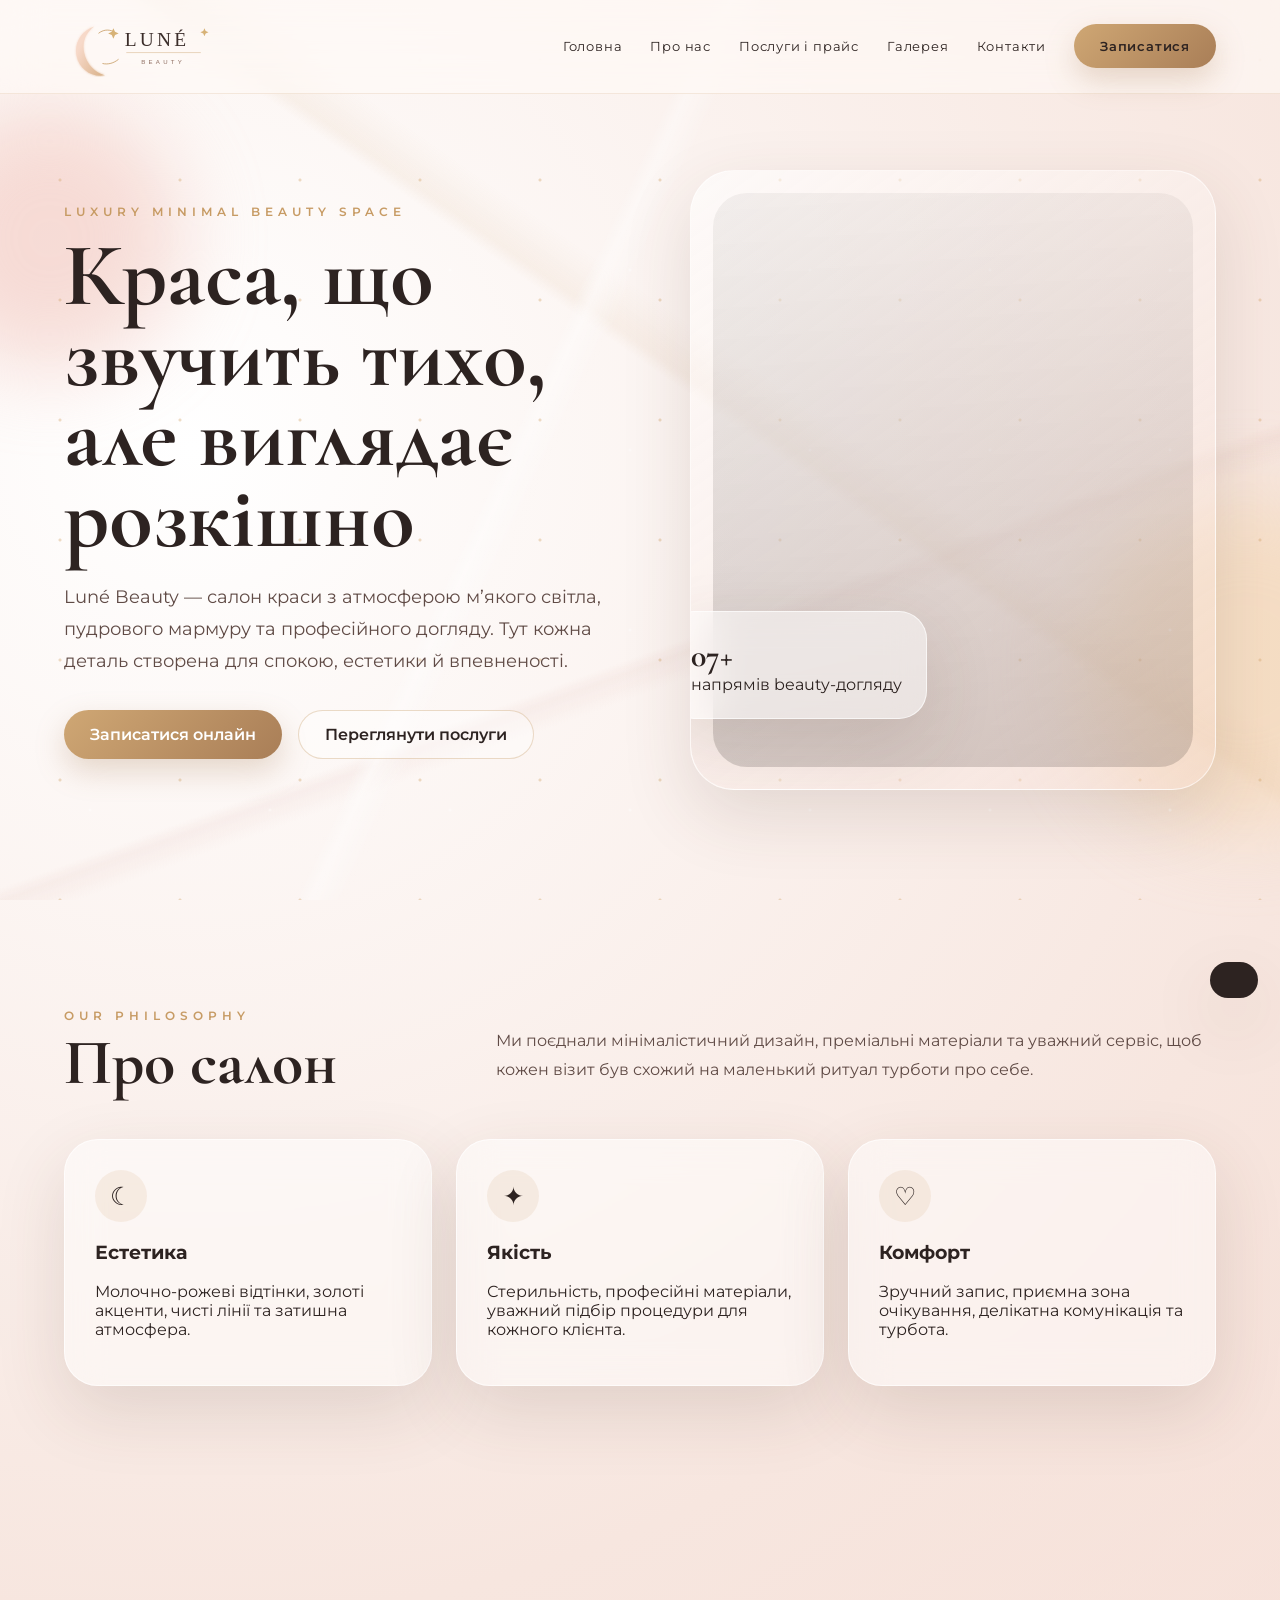
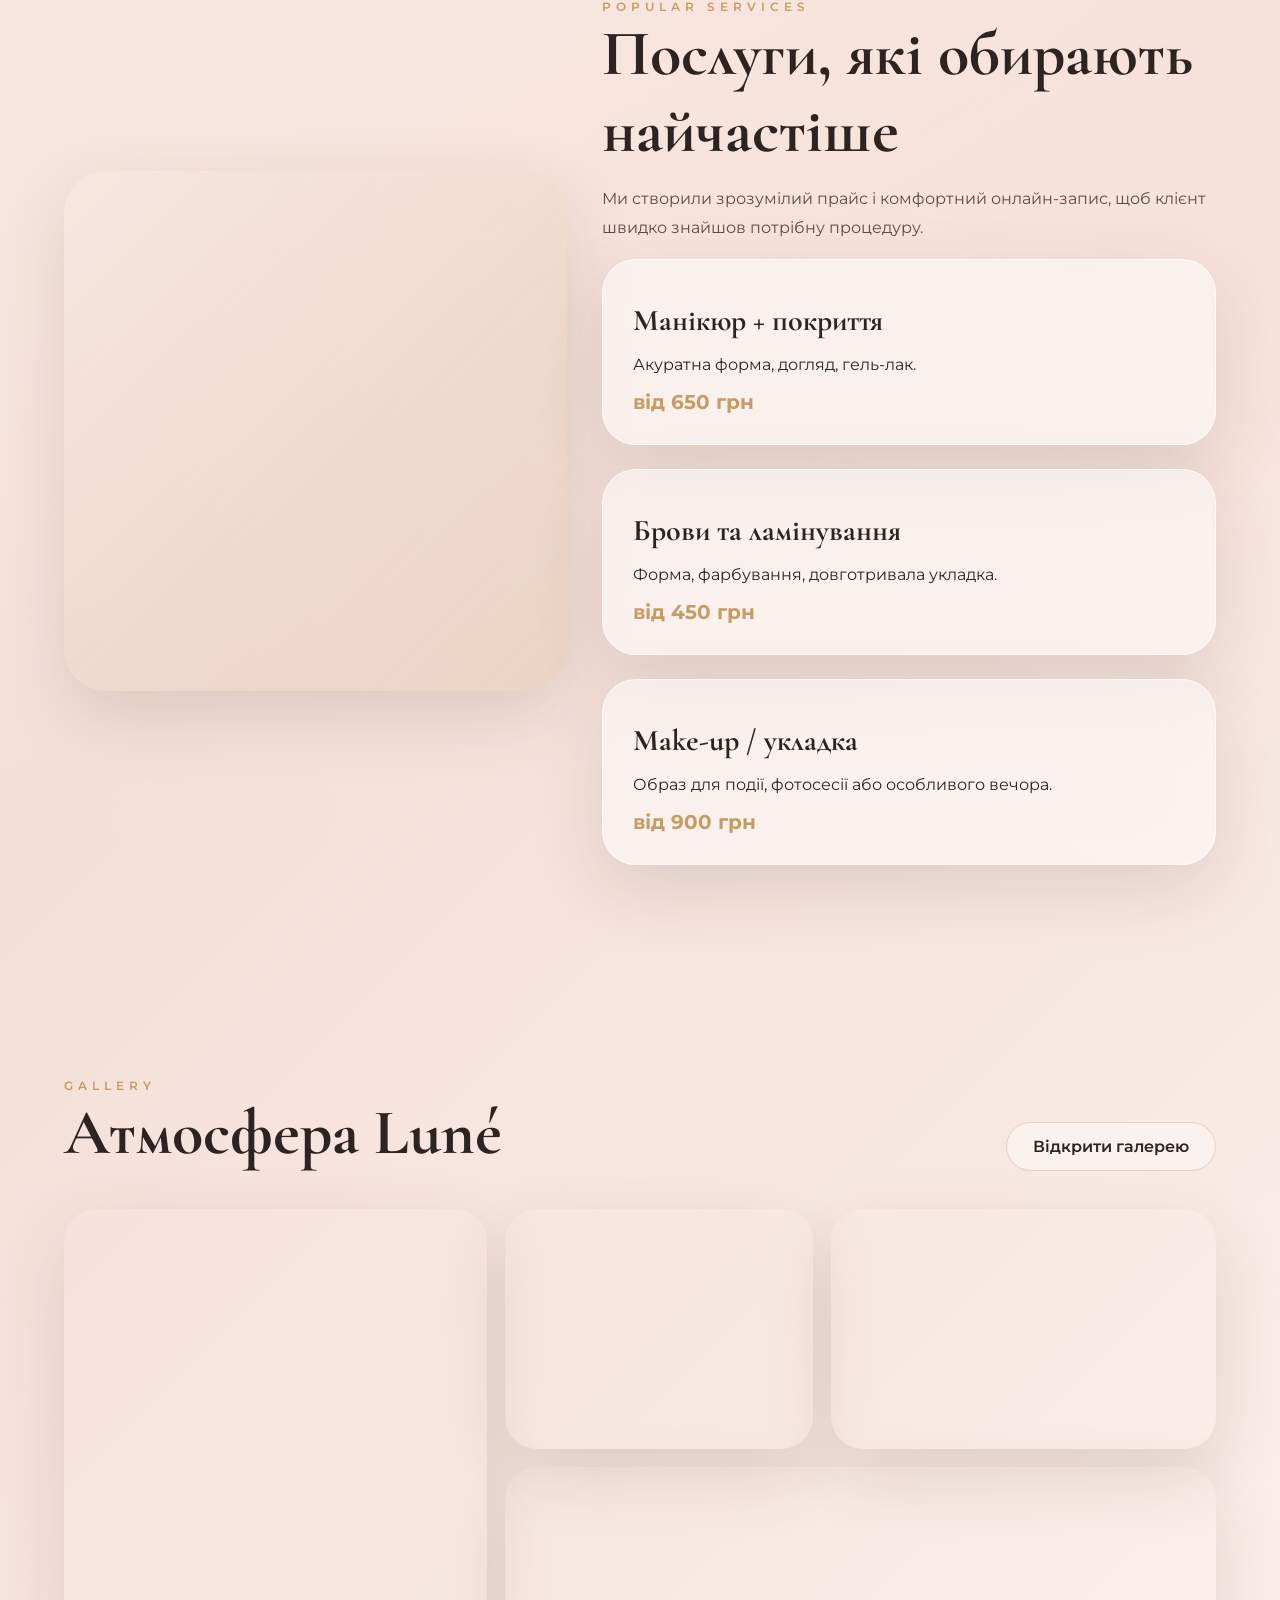
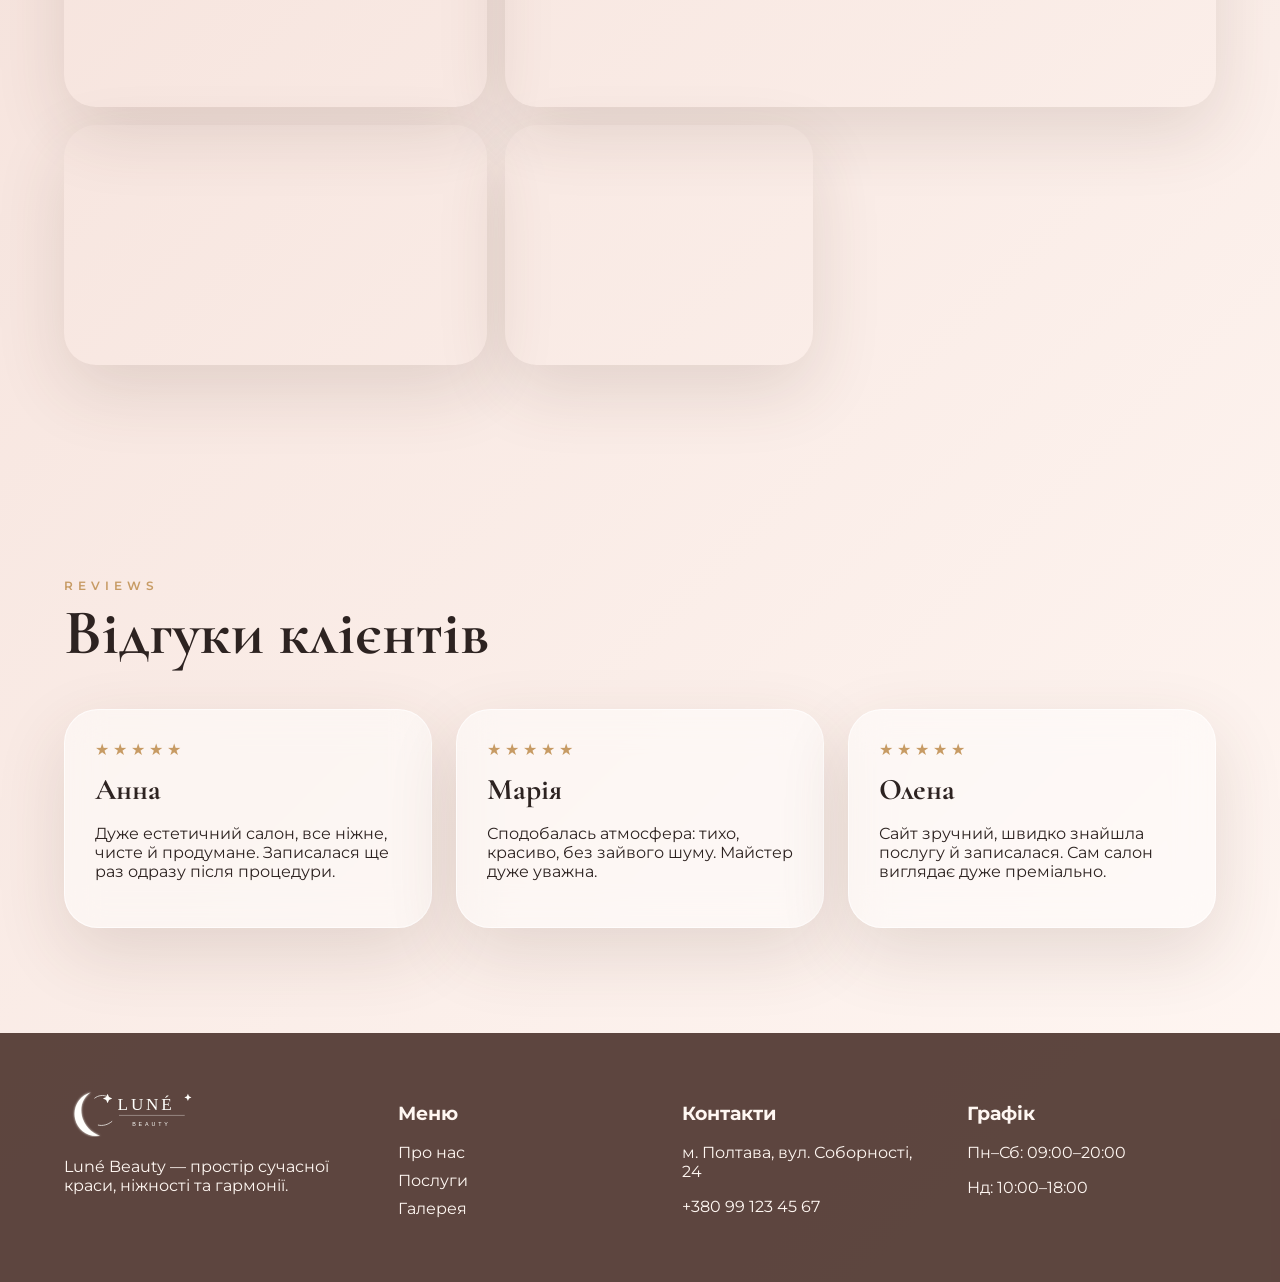
==== index.html @ 170f763e "Add files via upload" ====
<!DOCTYPE html><html lang="uk"><head><meta charset="UTF-8"><meta name="viewport" content="width=device-width, initial-scale=1.0"><title>Luné Beauty — преміальний салон краси</title><link rel="stylesheet" href="style.css"></head><body><div class="marble"></div><div class="orb one"></div><div class="orb two"></div><div class="sparkles"></div><div class="preloader"><div class="preloader-box"><img src="images/moon-icon.svg" alt="moon"><h2>LUNÉ</h2><p>BEAUTY STUDIO</p></div></div><header class="header"><a class="logo" href="index.html"><img src="images/logo.svg" alt="Luné Beauty"></a><button class="menu-btn">☰</button><nav class="nav"><a href="index.html">Головна</a><a href="about.html">Про нас</a><a href="services.html">Послуги і прайс</a><a href="gallery.html">Галерея</a><a href="contacts.html">Контакти</a><a class="btn" href="booking.html">Записатися</a></nav></header>
<main><section class="hero"><div class="reveal"><span class="eyebrow">Luxury minimal beauty space</span><h1>Краса, що звучить тихо, але виглядає розкішно</h1><p>Luné Beauty — салон краси з атмосферою м’якого світла, пудрового мармуру та професійного догляду. Тут кожна деталь створена для спокою, естетики й впевненості.</p><div class="hero-actions"><a class="btn" href="booking.html">Записатися онлайн</a><a class="btn ghost" href="services.html">Переглянути послуги</a></div></div><div class="hero-card reveal"><div class="hero-photo"></div><div class="floating-note"><strong>07+</strong><br>напрямів beauty-догляду</div></div></section>
<section class="section"><div class="section-head reveal"><div><span class="eyebrow">Our philosophy</span><h2>Про салон</h2></div><p class="section-text">Ми поєднали мінімалістичний дизайн, преміальні матеріали та уважний сервіс, щоб кожен візит був схожий на маленький ритуал турботи про себе.</p></div><div class="grid cards-3"><div class="glass reveal"><div class="icon">☾</div><h3>Естетика</h3><p>Молочно-рожеві відтінки, золоті акценти, чисті лінії та затишна атмосфера.</p></div><div class="glass reveal"><div class="icon">✦</div><h3>Якість</h3><p>Стерильність, професійні матеріали, уважний підбір процедури для кожного клієнта.</p></div><div class="glass reveal"><div class="icon">♡</div><h3>Комфорт</h3><p>Зручний запис, приємна зона очікування, делікатна комунікація та турбота.</p></div></div></section>
<section class="section"><div class="split"><div class="image-panel reveal"></div><div class="reveal"><span class="eyebrow">Popular services</span><h2>Послуги, які обирають найчастіше</h2><p class="section-text">Ми створили зрозумілий прайс і комфортний онлайн-запис, щоб клієнт швидко знайшов потрібну процедуру.</p><div class="grid"><div class="glass service"><h3>Манікюр + покриття</h3><p>Акуратна форма, догляд, гель-лак.</p><div class="price">від 650 грн</div></div><div class="glass service"><h3>Брови та ламінування</h3><p>Форма, фарбування, довготривала укладка.</p><div class="price">від 450 грн</div></div><div class="glass service"><h3>Make-up / укладка</h3><p>Образ для події, фотосесії або особливого вечора.</p><div class="price">від 900 грн</div></div></div></div></div></section>
<section class="section"><div class="section-head reveal"><div><span class="eyebrow">Gallery</span><h2>Атмосфера Luné</h2></div><a class="btn ghost" href="gallery.html">Відкрити галерею</a></div><div class="gallery reveal"><div class="g1 tall"></div><div class="g2"></div><div class="g3"></div><div class="g4 wide"></div><div class="g5"></div><div class="g6"></div></div></section>
<section class="section"><div class="section-head reveal"><div><span class="eyebrow">Reviews</span><h2>Відгуки клієнтів</h2></div></div><div class="grid cards-3"><div class="glass review reveal"><div class="stars">★★★★★</div><h3>Анна</h3><p>Дуже естетичний салон, все ніжне, чисте й продумане. Записалася ще раз одразу після процедури.</p></div><div class="glass review reveal"><div class="stars">★★★★★</div><h3>Марія</h3><p>Сподобалась атмосфера: тихо, красиво, без зайвого шуму. Майстер дуже уважна.</p></div><div class="glass review reveal"><div class="stars">★★★★★</div><h3>Олена</h3><p>Сайт зручний, швидко знайшла послугу й записалася. Сам салон виглядає дуже преміально.</p></div></div></section></main>
<footer class="footer"><div class="footer-grid"><div><img src="images/logo.svg" alt=""><p>Luné Beauty — простір сучасної краси, ніжності та гармонії.</p></div><div><h3>Меню</h3><a href="about.html">Про нас</a><a href="services.html">Послуги</a><a href="gallery.html">Галерея</a></div><div><h3>Контакти</h3><p>м. Полтава, вул. Соборності, 24</p><p>+380 99 123 45 67</p></div><div><h3>Графік</h3><p>Пн–Сб: 09:00–20:00</p><p>Нд: 10:00–18:00</p></div></div></footer><div class="toast"></div><script src="script.js"></script></body></html>
---- style.css ----
@import url('https://fonts.googleapis.com/css2?family=Cormorant+Garamond:wght@500;600;700&family=Montserrat:wght@300;400;500;600&display=swap');
:root{--milk:#fffaf7;--blush:#f5ded8;--rose:#d8aaa1;--gold:#c79b64;--dark:#2d2321;--coffee:#7f5d55;--glass:rgba(255,255,255,.48);--line:rgba(199,155,100,.35);--shadow:0 25px 70px rgba(83,55,45,.14)}
*{box-sizing:border-box}html{scroll-behavior:smooth}body{margin:0;font-family:Montserrat,sans-serif;color:var(--dark);background:radial-gradient(circle at 15% 10%,#fff 0,#f7e6df 28%,transparent 48%),radial-gradient(circle at 85% 20%,#f6d9ce 0,transparent 35%),linear-gradient(135deg,#fffaf7,#f4dfd8 42%,#fff7f3);overflow-x:hidden}.marble{position:fixed;inset:0;z-index:-4;opacity:.52;background-image:linear-gradient(115deg,transparent 0 42%,rgba(255,255,255,.7) 43%,transparent 45%),linear-gradient(35deg,transparent 0 55%,rgba(199,155,100,.16) 56%,transparent 59%),linear-gradient(160deg,transparent 0 65%,rgba(216,170,161,.22) 66%,transparent 68%);filter:blur(.2px)}.orb{position:fixed;border-radius:50%;filter:blur(42px);opacity:.5;z-index:-3;animation:float 9s ease-in-out infinite}.orb.one{width:260px;height:260px;background:#f0bdb3;top:12%;left:-80px}.orb.two{width:330px;height:330px;background:#f4d3a8;right:-130px;bottom:8%;animation-delay:2s}.sparkles{position:fixed;inset:0;pointer-events:none;z-index:-2;background-image:radial-gradient(circle,#d3a66b 1px,transparent 2px),radial-gradient(circle,#fff 1px,transparent 2px);background-size:120px 120px,180px 180px;animation:drift 18s linear infinite;opacity:.38}@keyframes float{50%{transform:translateY(-35px) scale(1.08)}}@keyframes drift{to{background-position:260px 300px,-200px 180px}}
.preloader{position:fixed;inset:0;background:linear-gradient(135deg,#fffaf7,#f1d5ce);z-index:99;display:flex;align-items:center;justify-content:center;transition:.8s}.preloader.hide{opacity:0;visibility:hidden}.preloader-box{text-align:center}.preloader img{width:88px;animation:pulse 1.4s ease-in-out infinite}.preloader h2{font-family:Cormorant Garamond,serif;font-size:42px;letter-spacing:8px;margin:12px 0 0}.preloader p{letter-spacing:5px;color:var(--coffee);font-size:12px}@keyframes pulse{50%{transform:scale(1.12);filter:drop-shadow(0 0 25px #d6ac78)}}
.header{position:fixed;top:0;left:0;width:100%;z-index:50;padding:16px 5%;display:flex;align-items:center;justify-content:space-between;background:rgba(255,250,247,.62);backdrop-filter:blur(22px);border-bottom:1px solid rgba(199,155,100,.18)}.logo img{width:170px;display:block}.nav{display:flex;align-items:center;gap:28px}.nav a{color:var(--dark);text-decoration:none;font-size:13px;letter-spacing:.8px;position:relative}.nav a:after{content:"";position:absolute;left:0;bottom:-8px;width:0;height:1px;background:var(--gold);transition:.35s}.nav a:hover:after{width:100%}.btn{border:0;border-radius:999px;padding:14px 26px;background:linear-gradient(135deg,#cfa774,#a97e57);color:white;text-decoration:none;font-weight:600;box-shadow:0 12px 30px rgba(169,126,87,.28);display:inline-flex;align-items:center;gap:8px;transition:.35s;cursor:pointer}.btn:hover{transform:translateY(-3px);box-shadow:0 18px 38px rgba(169,126,87,.38)}.btn.ghost{background:rgba(255,255,255,.38);color:var(--dark);border:1px solid var(--line);box-shadow:none}.menu-btn{display:none;background:none;border:0;font-size:30px;color:var(--dark)}
.hero{min-height:100vh;padding:130px 5% 70px;display:grid;grid-template-columns:1.05fr .95fr;align-items:center;gap:45px}.eyebrow{letter-spacing:5px;text-transform:uppercase;color:var(--gold);font-size:12px;font-weight:600}.hero h1,.page-hero h1{font-family:Cormorant Garamond,serif;font-size:clamp(54px,7vw,104px);line-height:.9;margin:16px 0 22px}.hero p,.page-hero p{font-size:18px;line-height:1.8;max-width:620px;color:#604b46}.hero-actions{display:flex;gap:16px;flex-wrap:wrap;margin-top:32px}.hero-card{position:relative;min-height:620px;border-radius:44px;overflow:hidden;background:linear-gradient(145deg,rgba(255,255,255,.55),rgba(244,216,206,.35));box-shadow:var(--shadow);border:1px solid rgba(255,255,255,.62)}.hero-photo{position:absolute;inset:22px;border-radius:34px;background:linear-gradient(rgba(45,35,33,.05),rgba(45,35,33,.18)),url('https://images.unsplash.com/photo-1560066984-138dadb4c035?auto=format&fit=crop&w=1200&q=80') center/cover}.floating-note{position:absolute;left:-25px;bottom:70px;padding:24px;border-radius:28px;background:var(--glass);backdrop-filter:blur(18px);box-shadow:var(--shadow);border:1px solid rgba(255,255,255,.66)}.floating-note strong{font-family:Cormorant Garamond,serif;font-size:32px}.section{padding:105px 5%}.section-head{display:flex;align-items:end;justify-content:space-between;gap:25px;margin-bottom:38px}.section h2{font-family:Cormorant Garamond,serif;font-size:clamp(40px,5vw,68px);margin:0}.section-text{max-width:720px;line-height:1.8;color:#604b46}.grid{display:grid;gap:24px}.cards-3{grid-template-columns:repeat(3,1fr)}.cards-4{grid-template-columns:repeat(4,1fr)}.glass{background:var(--glass);backdrop-filter:blur(18px);border:1px solid rgba(255,255,255,.65);border-radius:34px;padding:30px;box-shadow:var(--shadow);transition:.35s}.glass:hover{transform:translateY(-8px)}.service h3,.master h3,.review h3{font-family:Cormorant Garamond,serif;font-size:30px;margin:12px 0}.price{font-weight:700;color:var(--gold);font-size:20px}.icon{width:52px;height:52px;border-radius:50%;display:grid;place-items:center;background:rgba(199,155,100,.13);font-size:25px}.split{display:grid;grid-template-columns:.9fr 1.1fr;gap:35px;align-items:center}.image-panel{min-height:520px;border-radius:42px;background:url('https://images.unsplash.com/photo-1522338242992-e1a54906a8da?auto=format&fit=crop&w=1200&q=80') center/cover;box-shadow:var(--shadow);position:relative;overflow:hidden}.image-panel:after{content:"";position:absolute;inset:0;background:linear-gradient(135deg,rgba(255,250,247,.05),rgba(199,155,100,.2))}.gallery{display:grid;grid-template-columns:1.1fr .8fr 1fr;grid-auto-rows:240px;gap:18px}.gallery div{border-radius:32px;background-size:cover;background-position:center;box-shadow:var(--shadow);transition:.4s}.gallery div:hover{transform:scale(1.025)}.gallery .tall{grid-row:span 2}.gallery .wide{grid-column:span 2}.g1{background-image:url('https://images.unsplash.com/photo-1595475884562-073c30d45670?auto=format&fit=crop&w=1000&q=80')}.g2{background-image:url('https://images.unsplash.com/photo-1521590832167-7bcbfaa6381f?auto=format&fit=crop&w=1000&q=80')}.g3{background-image:url('https://images.unsplash.com/photo-1516975080664-ed2fc6a32937?auto=format&fit=crop&w=1000&q=80')}.g4{background-image:url('https://images.unsplash.com/photo-1487412947147-5cebf100ffc2?auto=format&fit=crop&w=1000&q=80')}.g5{background-image:url('https://images.unsplash.com/photo-1512496015851-a90fb38ba796?auto=format&fit=crop&w=1000&q=80')}.g6{background-image:url('https://images.unsplash.com/photo-1562322140-8baeececf3df?auto=format&fit=crop&w=1000&q=80')}.master img{width:100%;height:290px;object-fit:cover;border-radius:26px;margin-bottom:15px}.stars{color:var(--gold);letter-spacing:4px}.contact-box{display:grid;grid-template-columns:1fr 1fr;gap:28px}.form{display:grid;gap:16px}.form input,.form select,.form textarea{width:100%;padding:16px 18px;border-radius:18px;border:1px solid rgba(199,155,100,.25);background:rgba(255,255,255,.58);font-family:Montserrat}.form textarea{min-height:130px;resize:vertical}.footer{padding:50px 5%;background:rgba(80,55,48,.92);color:#fff7f2}.footer-grid{display:grid;grid-template-columns:1.2fr repeat(3,1fr);gap:35px}.footer a{color:#fff7f2;text-decoration:none;display:block;margin:9px 0}.footer img{width:150px;filter:brightness(0) invert(1) sepia(.2)}.page-hero{padding:155px 5% 55px;text-align:center}.page-hero p{margin:auto}.price-list{display:grid;gap:16px}.price-row{display:flex;justify-content:space-between;gap:20px;border-bottom:1px solid var(--line);padding:18px 0}.toast{position:fixed;right:22px;bottom:22px;background:#2d2321;color:white;padding:18px 24px;border-radius:22px;box-shadow:var(--shadow);transform:translateY(120px);transition:.4s;z-index:80}.toast.show{transform:translateY(0)}.reveal{opacity:0;transform:translateY(35px);transition:1s}.reveal.show{opacity:1;transform:none}
@media(max-width:900px){.menu-btn{display:block}.nav{position:fixed;top:78px;right:5%;left:5%;display:none;flex-direction:column;padding:28px;border-radius:28px;background:rgba(255,250,247,.92);backdrop-filter:blur(25px);box-shadow:var(--shadow)}.nav.open{display:flex}.hero,.split,.contact-box{grid-template-columns:1fr}.hero-card{min-height:520px}.cards-3,.cards-4,.footer-grid{grid-template-columns:1fr}.section-head{display:block}.gallery{grid-template-columns:1fr;grid-auto-rows:260px}.gallery .tall,.gallery .wide{grid-row:auto;grid-column:auto}.logo img{width:135px}.header{padding:12px 5%}.hero{padding-top:110px}.floating-note{left:16px;right:16px;bottom:25px}.footer-grid{gap:20px}}
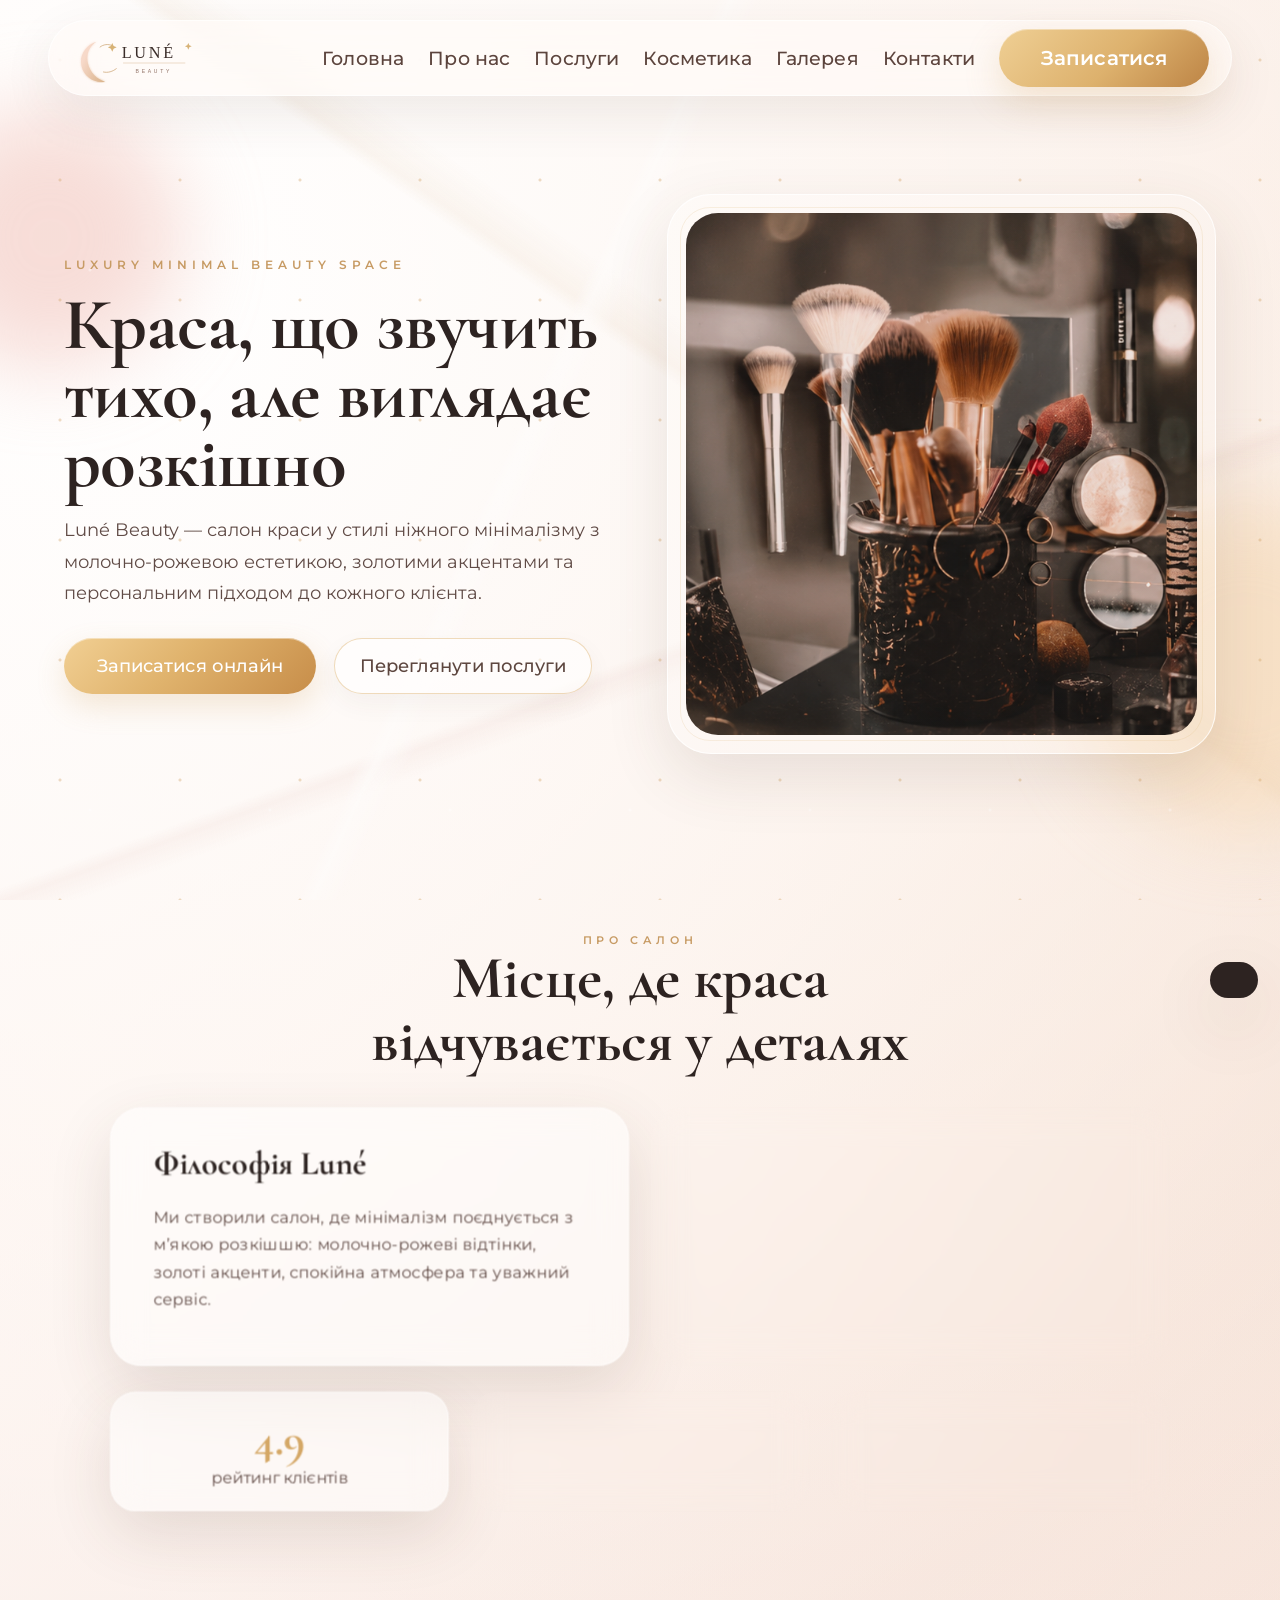
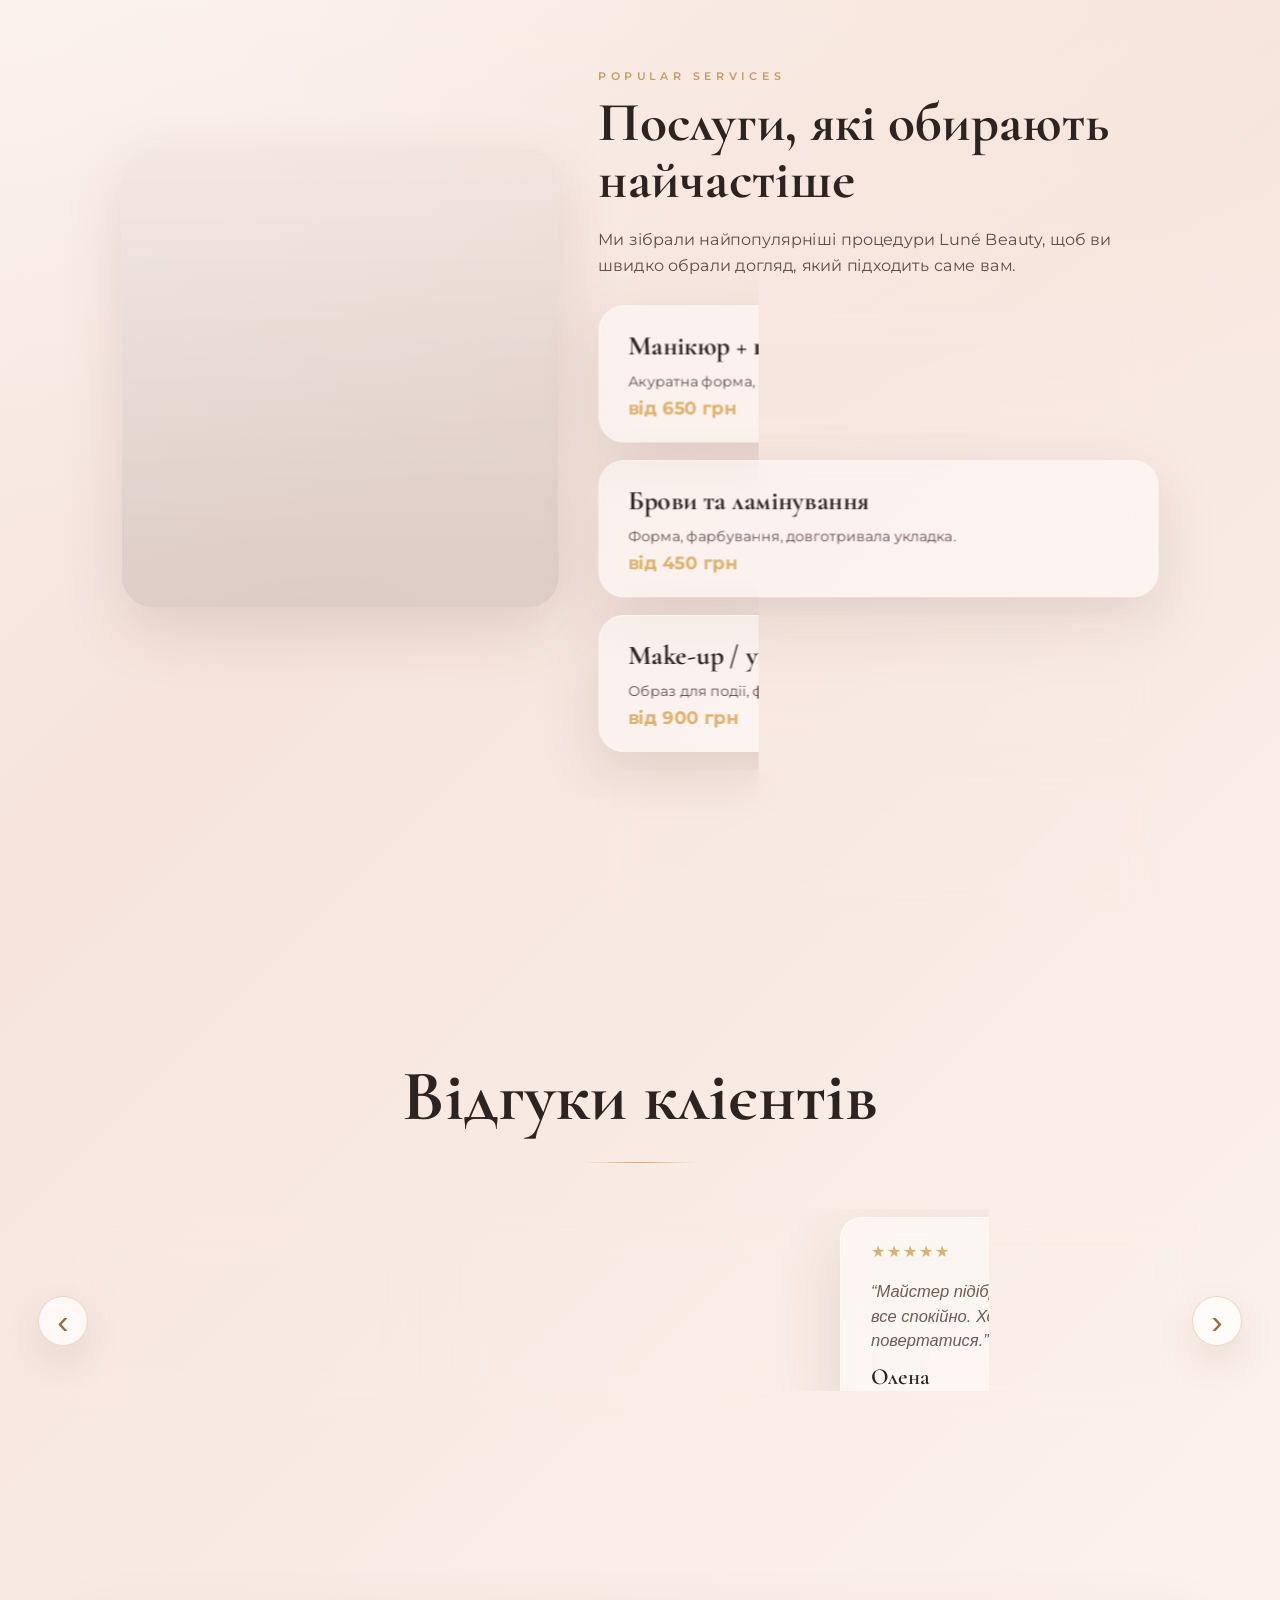
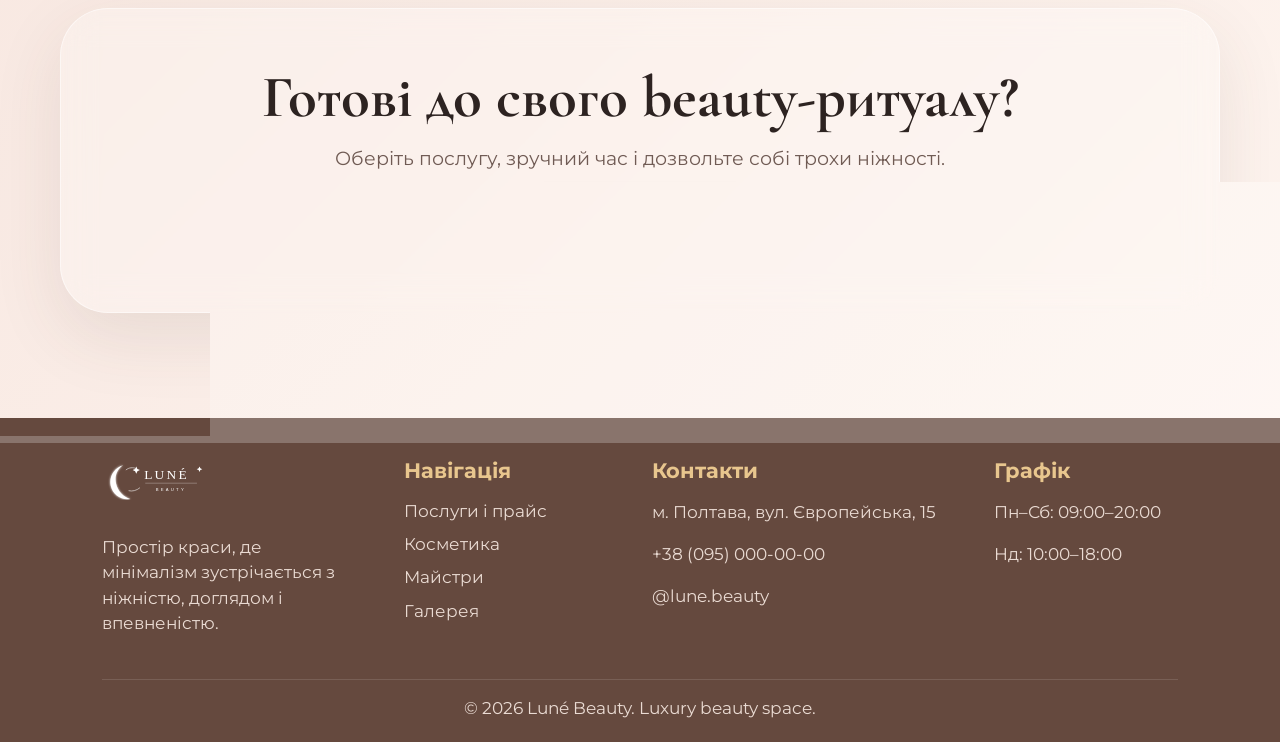
==== commit 1b8d0bd6: "1" ====
--- a/index.html
+++ b/index.html
@@ -1,7 +1,136 @@
-<!DOCTYPE html><html lang="uk"><head><meta charset="UTF-8"><meta name="viewport" content="width=device-width, initial-scale=1.0"><title>Luné Beauty — преміальний салон краси</title><link rel="stylesheet" href="style.css"></head><body><div class="marble"></div><div class="orb one"></div><div class="orb two"></div><div class="sparkles"></div><div class="preloader"><div class="preloader-box"><img src="images/moon-icon.svg" alt="moon"><h2>LUNÉ</h2><p>BEAUTY STUDIO</p></div></div><header class="header"><a class="logo" href="index.html"><img src="images/logo.svg" alt="Luné Beauty"></a><button class="menu-btn">☰</button><nav class="nav"><a href="index.html">Головна</a><a href="about.html">Про нас</a><a href="services.html">Послуги і прайс</a><a href="gallery.html">Галерея</a><a href="contacts.html">Контакти</a><a class="btn" href="booking.html">Записатися</a></nav></header>
-<main><section class="hero"><div class="reveal"><span class="eyebrow">Luxury minimal beauty space</span><h1>Краса, що звучить тихо, але виглядає розкішно</h1><p>Luné Beauty — салон краси з атмосферою м’якого світла, пудрового мармуру та професійного догляду. Тут кожна деталь створена для спокою, естетики й впевненості.</p><div class="hero-actions"><a class="btn" href="booking.html">Записатися онлайн</a><a class="btn ghost" href="services.html">Переглянути послуги</a></div></div><div class="hero-card reveal"><div class="hero-photo"></div><div class="floating-note"><strong>07+</strong><br>напрямів beauty-догляду</div></div></section>
-<section class="section"><div class="section-head reveal"><div><span class="eyebrow">Our philosophy</span><h2>Про салон</h2></div><p class="section-text">Ми поєднали мінімалістичний дизайн, преміальні матеріали та уважний сервіс, щоб кожен візит був схожий на маленький ритуал турботи про себе.</p></div><div class="grid cards-3"><div class="glass reveal"><div class="icon">☾</div><h3>Естетика</h3><p>Молочно-рожеві відтінки, золоті акценти, чисті лінії та затишна атмосфера.</p></div><div class="glass reveal"><div class="icon">✦</div><h3>Якість</h3><p>Стерильність, професійні матеріали, уважний підбір процедури для кожного клієнта.</p></div><div class="glass reveal"><div class="icon">♡</div><h3>Комфорт</h3><p>Зручний запис, приємна зона очікування, делікатна комунікація та турбота.</p></div></div></section>
-<section class="section"><div class="split"><div class="image-panel reveal"></div><div class="reveal"><span class="eyebrow">Popular services</span><h2>Послуги, які обирають найчастіше</h2><p class="section-text">Ми створили зрозумілий прайс і комфортний онлайн-запис, щоб клієнт швидко знайшов потрібну процедуру.</p><div class="grid"><div class="glass service"><h3>Манікюр + покриття</h3><p>Акуратна форма, догляд, гель-лак.</p><div class="price">від 650 грн</div></div><div class="glass service"><h3>Брови та ламінування</h3><p>Форма, фарбування, довготривала укладка.</p><div class="price">від 450 грн</div></div><div class="glass service"><h3>Make-up / укладка</h3><p>Образ для події, фотосесії або особливого вечора.</p><div class="price">від 900 грн</div></div></div></div></div></section>
-<section class="section"><div class="section-head reveal"><div><span class="eyebrow">Gallery</span><h2>Атмосфера Luné</h2></div><a class="btn ghost" href="gallery.html">Відкрити галерею</a></div><div class="gallery reveal"><div class="g1 tall"></div><div class="g2"></div><div class="g3"></div><div class="g4 wide"></div><div class="g5"></div><div class="g6"></div></div></section>
-<section class="section"><div class="section-head reveal"><div><span class="eyebrow">Reviews</span><h2>Відгуки клієнтів</h2></div></div><div class="grid cards-3"><div class="glass review reveal"><div class="stars">★★★★★</div><h3>Анна</h3><p>Дуже естетичний салон, все ніжне, чисте й продумане. Записалася ще раз одразу після процедури.</p></div><div class="glass review reveal"><div class="stars">★★★★★</div><h3>Марія</h3><p>Сподобалась атмосфера: тихо, красиво, без зайвого шуму. Майстер дуже уважна.</p></div><div class="glass review reveal"><div class="stars">★★★★★</div><h3>Олена</h3><p>Сайт зручний, швидко знайшла послугу й записалася. Сам салон виглядає дуже преміально.</p></div></div></section></main>
-<footer class="footer"><div class="footer-grid"><div><img src="images/logo.svg" alt=""><p>Luné Beauty — простір сучасної краси, ніжності та гармонії.</p></div><div><h3>Меню</h3><a href="about.html">Про нас</a><a href="services.html">Послуги</a><a href="gallery.html">Галерея</a></div><div><h3>Контакти</h3><p>м. Полтава, вул. Соборності, 24</p><p>+380 99 123 45 67</p></div><div><h3>Графік</h3><p>Пн–Сб: 09:00–20:00</p><p>Нд: 10:00–18:00</p></div></div></footer><div class="toast"></div><script src="script.js"></script></body></html>
+<!DOCTYPE html><html lang="uk"><head><meta charset="UTF-8"><meta name="viewport" content="width=device-width, initial-scale=1.0"><title>Luné Beauty — преміальний салон краси</title><link rel="stylesheet" href="style.css"></head><body><div class="marble"></div><div class="orb one"></div><div class="orb two"></div><div class="sparkles"></div><div class="cursor-glow"></div><div class="preloader">
+  <div class="preloader-aura"></div>
+  <div class="preloader-stars">
+    <span></span><span></span><span></span><span></span><span></span>
+  </div>
+  <div class="preloader-box">
+    <div class="preloader-moon-wrap">
+      <img src="images/moon-icon.svg" alt="Luné moon">
+    </div>
+    <h2>LUNÉ BEAUTY</h2>
+    <p>ПРОСТІР КРАСИ</p>
+    <div class="preloader-line"><span></span></div>
+  </div>
+</div><header class="header">
+  <a class="logo" href="index.html"><img src="images/logo.svg" alt="Luné Beauty"></a>
+  <button class="menu-btn" aria-label="Відкрити меню"><span></span><span></span><span></span></button>
+  <nav class="nav">
+    <a href="index.html">Головна</a>
+    <a href="about.html">Про нас</a>
+    <a href="services.html">Послуги</a>
+    <a href="cosmetics.html">Косметика</a>
+    <a href="gallery.html">Галерея</a>
+    <a href="contacts.html">Контакти</a>
+    <a class="btn nav-book" href="booking.html">Записатися</a>
+  </nav>
+</header>
+<main class="home-main">
+  <section class="hero hero-final">
+    <div class="hero-copy reveal">
+      <span class="eyebrow">Luxury minimal beauty space</span>
+      <h1>Краса, що звучить тихо, але виглядає розкішно</h1>
+      <p>Luné Beauty — салон краси у стилі ніжного мінімалізму з молочно-рожевою естетикою, золотими акцентами та персональним підходом до кожного клієнта.</p>
+      <div class="hero-actions">
+        <a class="btn" href="booking.html">Записатися онлайн</a>
+        <a class="btn ghost" href="services.html">Переглянути послуги</a>
+      </div>
+    </div>
+    <div class="hero-card hero-slider reveal" aria-label="Слайд-шоу салону">
+      <div class="hero-slide active s1"></div>
+      <div class="hero-slide s2"></div>
+      <div class="hero-slide s3"></div>
+      <div class="hero-slide s4"></div>
+      <div class="hero-slide s5"></div>
+    </div>
+  </section>
+
+  <section class="section about-home">
+    <div class="about-title reveal">
+      <span class="eyebrow">Про салон</span>
+      <h2>Місце, де краса<br>відчувається у деталях</h2>
+    </div>
+    <div class="about-cards">
+      <article class="glass reveal">
+        <h3>Філософія Luné</h3>
+        <p>Ми створили салон, де мінімалізм поєднується з м’якою розкішшю: молочно-рожеві відтінки, золоті акценти, спокійна атмосфера та уважний сервіс.</p>
+      </article>
+      <article class="glass reveal">
+        <h3>Професійний підхід</h3>
+        <p>Кожна процедура виконується з урахуванням індивідуальних особливостей клієнта, сучасних технік і якісних матеріалів.</p>
+      </article>
+    </div>
+    <div class="stats-row reveal">
+      <div class="glass stat"><strong>4.9</strong><span>рейтинг клієнтів</span></div>
+      <div class="glass stat"><strong>8</strong><span>майстрів</span></div>
+      <div class="glass stat"><strong>1200+</strong><span>задоволених гостей</span></div>
+    </div>
+  </section>
+
+  <section class="section services-home">
+    <div class="services-photo reveal"></div>
+    <div class="services-content reveal">
+      <span class="eyebrow">Popular services</span>
+      <h2>Послуги, які обирають найчастіше</h2>
+      <p class="section-text">Ми зібрали найпопулярніші процедури Luné Beauty, щоб ви швидко обрали догляд, який підходить саме вам.</p>
+      <div class="service-list">
+        <article class="glass service-row"><h3>Манікюр + покриття</h3><p>Акуратна форма, догляд, гель-лак.</p><div class="price">від 650 грн</div></article>
+        <article class="glass service-row"><h3>Брови та ламінування</h3><p>Форма, фарбування, довготривала укладка.</p><div class="price">від 450 грн</div></article>
+        <article class="glass service-row"><h3>Make-up / укладка</h3><p>Образ для події, фотосесії або особливого вечора.</p><div class="price">від 900 грн</div></article>
+        <article class="glass service-row"><h3>Догляд за обличчям</h3><p>Зволоження, масаж, делікатні процедури.</p><div class="price">від 800 грн</div></article>
+      </div>
+    </div>
+  </section>
+
+  <section class="section reviews-home">
+    <div class="reviews-title reveal"><h2>Відгуки клієнтів</h2><span></span></div>
+    <div class="reviews-wrap reveal">
+      <button class="slider-btn prev" aria-label="Попередній відгук">‹</button>
+      <div class="reviews-track">
+        <article class="glass review-card"><div class="stars">★★★★★</div><p>“Дуже ніжна атмосфера, усе красиво й професійно. Манікюр виглядає ідеально.”</p><h3>Аліна</h3></article>
+        <article class="glass review-card"><div class="stars">★★★★★</div><p>“Сайт і салон в одному стилі — дорого, чисто, зрозуміло. Записалась за хвилину.”</p><h3>Марія</h3></article>
+        <article class="glass review-card"><div class="stars">★★★★★</div><p>“Майстер підібрала догляд, пояснила все спокійно. Хочеться повертатися.”</p><h3>Олена</h3></article>
+        <article class="glass review-card"><div class="stars">★★★★★</div><p>“Дуже сподобалась атмосфера: тихо, світло, чисто й без зайвого шуму.”</p><h3>Анна</h3></article>
+        <article class="glass review-card"><div class="stars">★★★★★</div><p>“Брови зробили дуже природно. Майстриня уважна й приємна у спілкуванні.”</p><h3>Софія</h3></article>
+        <article class="glass review-card"><div class="stars">★★★★★</div><p>“Після догляду шкіра виглядає свіжою, а салон має неймовірно естетичний вигляд.”</p><h3>Катерина</h3></article>
+        <article class="glass review-card"><div class="stars">★★★★★</div><p>“Усе дуже акуратно: від запису до самої процедури. Відчувається професійність.”</p><h3>Оксана</h3></article>
+        <article class="glass review-card"><div class="stars">★★★★★</div><p>“Приємний сервіс, спокійна музика і красивий інтер’єр. Дуже комфортно.”</p><h3>Дарина</h3></article>
+        <article class="glass review-card"><div class="stars">★★★★★</div><p>“Макіяж тримався весь вечір, виглядав ніжно і не перевантажував образ.”</p><h3>Ірина</h3></article>
+        <article class="glass review-card"><div class="stars">★★★★★</div><p>“Люблю, коли все чисто, зрозуміло і красиво. Luné саме такий салон.”</p><h3>Юлія</h3></article>
+      </div>
+      <button class="slider-btn next" aria-label="Наступний відгук">›</button>
+    </div>
+  </section>
+
+  <section class="section cta-home reveal">
+    <h2>Готові до свого beauty-ритуалу?</h2>
+    <p>Оберіть послугу, зручний час і дозвольте собі трохи ніжності.</p>
+    <a class="btn" href="booking.html">Записатися онлайн</a>
+  </section>
+</main>
+<footer class="footer">
+  <div class="footer-grid">
+    <div class="footer-brand">
+      <img src="images/logo.svg" alt="Luné Beauty">
+      <p>Простір краси, де мінімалізм зустрічається з ніжністю, доглядом і впевненістю.</p>
+    </div>
+    <div>
+      <h3>Навігація</h3>
+      <a href="services.html">Послуги і прайс</a>
+      <a href="cosmetics.html">Косметика</a>
+      <a href="about.html#masters">Майстри</a>
+      <a href="gallery.html">Галерея</a>
+    </div>
+    <div>
+      <h3>Контакти</h3>
+      <p>м. Полтава, вул. Європейська, 15</p>
+      <p>+38 (095) 000-00-00</p>
+      <p>@lune.beauty</p>
+    </div>
+    <div>
+      <h3>Графік</h3>
+      <p>Пн–Сб: 09:00–20:00</p>
+      <p>Нд: 10:00–18:00</p>
+    </div>
+  </div>
+  <div class="footer-copy">© 2026 Luné Beauty. Luxury beauty space.</div>
+</footer><div class="toast"></div><script src="script.js"></script></body></html>
--- a/style.css
+++ b/style.css
@@ -1,7 +1,2743 @@
 @import url('https://fonts.googleapis.com/css2?family=Cormorant+Garamond:wght@500;600;700&family=Montserrat:wght@300;400;500;600&display=swap');
 :root{--milk:#fffaf7;--blush:#f5ded8;--rose:#d8aaa1;--gold:#c79b64;--dark:#2d2321;--coffee:#7f5d55;--glass:rgba(255,255,255,.48);--line:rgba(199,155,100,.35);--shadow:0 25px 70px rgba(83,55,45,.14)}
 *{box-sizing:border-box}html{scroll-behavior:smooth}body{margin:0;font-family:Montserrat,sans-serif;color:var(--dark);background:radial-gradient(circle at 15% 10%,#fff 0,#f7e6df 28%,transparent 48%),radial-gradient(circle at 85% 20%,#f6d9ce 0,transparent 35%),linear-gradient(135deg,#fffaf7,#f4dfd8 42%,#fff7f3);overflow-x:hidden}.marble{position:fixed;inset:0;z-index:-4;opacity:.52;background-image:linear-gradient(115deg,transparent 0 42%,rgba(255,255,255,.7) 43%,transparent 45%),linear-gradient(35deg,transparent 0 55%,rgba(199,155,100,.16) 56%,transparent 59%),linear-gradient(160deg,transparent 0 65%,rgba(216,170,161,.22) 66%,transparent 68%);filter:blur(.2px)}.orb{position:fixed;border-radius:50%;filter:blur(42px);opacity:.5;z-index:-3;animation:float 9s ease-in-out infinite}.orb.one{width:260px;height:260px;background:#f0bdb3;top:12%;left:-80px}.orb.two{width:330px;height:330px;background:#f4d3a8;right:-130px;bottom:8%;animation-delay:2s}.sparkles{position:fixed;inset:0;pointer-events:none;z-index:-2;background-image:radial-gradient(circle,#d3a66b 1px,transparent 2px),radial-gradient(circle,#fff 1px,transparent 2px);background-size:120px 120px,180px 180px;animation:drift 18s linear infinite;opacity:.38}@keyframes float{50%{transform:translateY(-35px) scale(1.08)}}@keyframes drift{to{background-position:260px 300px,-200px 180px}}
-.preloader{position:fixed;inset:0;background:linear-gradient(135deg,#fffaf7,#f1d5ce);z-index:99;display:flex;align-items:center;justify-content:center;transition:.8s}.preloader.hide{opacity:0;visibility:hidden}.preloader-box{text-align:center}.preloader img{width:88px;animation:pulse 1.4s ease-in-out infinite}.preloader h2{font-family:Cormorant Garamond,serif;font-size:42px;letter-spacing:8px;margin:12px 0 0}.preloader p{letter-spacing:5px;color:var(--coffee);font-size:12px}@keyframes pulse{50%{transform:scale(1.12);filter:drop-shadow(0 0 25px #d6ac78)}}
-.header{position:fixed;top:0;left:0;width:100%;z-index:50;padding:16px 5%;display:flex;align-items:center;justify-content:space-between;background:rgba(255,250,247,.62);backdrop-filter:blur(22px);border-bottom:1px solid rgba(199,155,100,.18)}.logo img{width:170px;display:block}.nav{display:flex;align-items:center;gap:28px}.nav a{color:var(--dark);text-decoration:none;font-size:13px;letter-spacing:.8px;position:relative}.nav a:after{content:"";position:absolute;left:0;bottom:-8px;width:0;height:1px;background:var(--gold);transition:.35s}.nav a:hover:after{width:100%}.btn{border:0;border-radius:999px;padding:14px 26px;background:linear-gradient(135deg,#cfa774,#a97e57);color:white;text-decoration:none;font-weight:600;box-shadow:0 12px 30px rgba(169,126,87,.28);display:inline-flex;align-items:center;gap:8px;transition:.35s;cursor:pointer}.btn:hover{transform:translateY(-3px);box-shadow:0 18px 38px rgba(169,126,87,.38)}.btn.ghost{background:rgba(255,255,255,.38);color:var(--dark);border:1px solid var(--line);box-shadow:none}.menu-btn{display:none;background:none;border:0;font-size:30px;color:var(--dark)}
-.hero{min-height:100vh;padding:130px 5% 70px;display:grid;grid-template-columns:1.05fr .95fr;align-items:center;gap:45px}.eyebrow{letter-spacing:5px;text-transform:uppercase;color:var(--gold);font-size:12px;font-weight:600}.hero h1,.page-hero h1{font-family:Cormorant Garamond,serif;font-size:clamp(54px,7vw,104px);line-height:.9;margin:16px 0 22px}.hero p,.page-hero p{font-size:18px;line-height:1.8;max-width:620px;color:#604b46}.hero-actions{display:flex;gap:16px;flex-wrap:wrap;margin-top:32px}.hero-card{position:relative;min-height:620px;border-radius:44px;overflow:hidden;background:linear-gradient(145deg,rgba(255,255,255,.55),rgba(244,216,206,.35));box-shadow:var(--shadow);border:1px solid rgba(255,255,255,.62)}.hero-photo{position:absolute;inset:22px;border-radius:34px;background:linear-gradient(rgba(45,35,33,.05),rgba(45,35,33,.18)),url('https://images.unsplash.com/photo-1560066984-138dadb4c035?auto=format&fit=crop&w=1200&q=80') center/cover}.floating-note{position:absolute;left:-25px;bottom:70px;padding:24px;border-radius:28px;background:var(--glass);backdrop-filter:blur(18px);box-shadow:var(--shadow);border:1px solid rgba(255,255,255,.66)}.floating-note strong{font-family:Cormorant Garamond,serif;font-size:32px}.section{padding:105px 5%}.section-head{display:flex;align-items:end;justify-content:space-between;gap:25px;margin-bottom:38px}.section h2{font-family:Cormorant Garamond,serif;font-size:clamp(40px,5vw,68px);margin:0}.section-text{max-width:720px;line-height:1.8;color:#604b46}.grid{display:grid;gap:24px}.cards-3{grid-template-columns:repeat(3,1fr)}.cards-4{grid-template-columns:repeat(4,1fr)}.glass{background:var(--glass);backdrop-filter:blur(18px);border:1px solid rgba(255,255,255,.65);border-radius:34px;padding:30px;box-shadow:var(--shadow);transition:.35s}.glass:hover{transform:translateY(-8px)}.service h3,.master h3,.review h3{font-family:Cormorant Garamond,serif;font-size:30px;margin:12px 0}.price{font-weight:700;color:var(--gold);font-size:20px}.icon{width:52px;height:52px;border-radius:50%;display:grid;place-items:center;background:rgba(199,155,100,.13);font-size:25px}.split{display:grid;grid-template-columns:.9fr 1.1fr;gap:35px;align-items:center}.image-panel{min-height:520px;border-radius:42px;background:url('https://images.unsplash.com/photo-1522338242992-e1a54906a8da?auto=format&fit=crop&w=1200&q=80') center/cover;box-shadow:var(--shadow);position:relative;overflow:hidden}.image-panel:after{content:"";position:absolute;inset:0;background:linear-gradient(135deg,rgba(255,250,247,.05),rgba(199,155,100,.2))}.gallery{display:grid;grid-template-columns:1.1fr .8fr 1fr;grid-auto-rows:240px;gap:18px}.gallery div{border-radius:32px;background-size:cover;background-position:center;box-shadow:var(--shadow);transition:.4s}.gallery div:hover{transform:scale(1.025)}.gallery .tall{grid-row:span 2}.gallery .wide{grid-column:span 2}.g1{background-image:url('https://images.unsplash.com/photo-1595475884562-073c30d45670?auto=format&fit=crop&w=1000&q=80')}.g2{background-image:url('https://images.unsplash.com/photo-1521590832167-7bcbfaa6381f?auto=format&fit=crop&w=1000&q=80')}.g3{background-image:url('https://images.unsplash.com/photo-1516975080664-ed2fc6a32937?auto=format&fit=crop&w=1000&q=80')}.g4{background-image:url('https://images.unsplash.com/photo-1487412947147-5cebf100ffc2?auto=format&fit=crop&w=1000&q=80')}.g5{background-image:url('https://images.unsplash.com/photo-1512496015851-a90fb38ba796?auto=format&fit=crop&w=1000&q=80')}.g6{background-image:url('https://images.unsplash.com/photo-1562322140-8baeececf3df?auto=format&fit=crop&w=1000&q=80')}.master img{width:100%;height:290px;object-fit:cover;border-radius:26px;margin-bottom:15px}.stars{color:var(--gold);letter-spacing:4px}.contact-box{display:grid;grid-template-columns:1fr 1fr;gap:28px}.form{display:grid;gap:16px}.form input,.form select,.form textarea{width:100%;padding:16px 18px;border-radius:18px;border:1px solid rgba(199,155,100,.25);background:rgba(255,255,255,.58);font-family:Montserrat}.form textarea{min-height:130px;resize:vertical}.footer{padding:50px 5%;background:rgba(80,55,48,.92);color:#fff7f2}.footer-grid{display:grid;grid-template-columns:1.2fr repeat(3,1fr);gap:35px}.footer a{color:#fff7f2;text-decoration:none;display:block;margin:9px 0}.footer img{width:150px;filter:brightness(0) invert(1) sepia(.2)}.page-hero{padding:155px 5% 55px;text-align:center}.page-hero p{margin:auto}.price-list{display:grid;gap:16px}.price-row{display:flex;justify-content:space-between;gap:20px;border-bottom:1px solid var(--line);padding:18px 0}.toast{position:fixed;right:22px;bottom:22px;background:#2d2321;color:white;padding:18px 24px;border-radius:22px;box-shadow:var(--shadow);transform:translateY(120px);transition:.4s;z-index:80}.toast.show{transform:translateY(0)}.reveal{opacity:0;transform:translateY(35px);transition:1s}.reveal.show{opacity:1;transform:none}
+.preloader{position:fixed;inset:0;background:linear-gradient(135deg,#fffaf7,#f1d5ce);z-index: 999999;display:flex;align-items:center;justify-content:center;transition:.8s}.preloader.hide{opacity:0;visibility:hidden}.preloader-box{text-align:center}.preloader img{width:88px;animation:pulse 1.4s ease-in-out infinite}.preloader h2{font-family:Cormorant Garamond,serif;font-size:42px;letter-spacing:8px;margin:12px 0 0}.preloader p{letter-spacing:5px;color:var(--coffee);font-size:12px}@keyframes pulse{50%{transform:scale(1.12);filter:drop-shadow(0 0 25px #d6ac78)}}
+.header{position:fixed;top:0;left:0;width:100%;z-index: 999999;padding:16px 5%;display:flex;align-items:center;justify-content:space-between;background:rgba(255,250,247,.62);backdrop-filter:blur(22px);border-bottom:1px solid rgba(199,155,100,.18)}.logo img{width:170px;display:block}.nav{display:flex;align-items:center;gap:28px}.nav a{color:var(--dark);text-decoration:none;font-size:13px;letter-spacing:.8px;position:relative}.nav a:after{content:"";position:absolute;left:0;bottom:-8px;width:0;height:1px;background:var(--gold);transition:.35s}.nav a:hover:after{width:100%}.btn{border:0;border-radius:999px;padding:14px 26px;background:linear-gradient(135deg,#cfa774,#a97e57);color:white;text-decoration:none;font-weight:600;box-shadow:0 12px 30px rgba(169,126,87,.28);display:inline-flex;align-items:center;gap:8px;transition:.35s;cursor:pointer}.btn:hover{transform:translateY(-3px);box-shadow:0 18px 38px rgba(169,126,87,.38)}.btn.ghost{background:rgba(255,255,255,.38);color:var(--dark);border:1px solid var(--line);box-shadow:none}.menu-btn{display:none;background:none;border:0;font-size:30px;color:var(--dark)}
+.hero{min-height:100vh;padding:130px 5% 70px;display:grid;grid-template-columns:1.05fr .95fr;align-items:center;gap:45px}.eyebrow{letter-spacing:5px;text-transform:uppercase;color:var(--gold);font-size:12px;font-weight:600}.hero h1,.page-hero h1{font-family:Cormorant Garamond,serif;font-size:clamp(54px,7vw,104px);line-height:.9;margin:16px 0 22px}.hero p,.page-hero p{font-size:18px;line-height:1.8;max-width:620px;color:#604b46}.hero-actions{display:flex;gap:16px;flex-wrap:wrap;margin-top:32px}.hero-card{position:relative;min-height:620px;border-radius:44px;overflow:hidden;background:linear-gradient(145deg,rgba(255,255,255,.55),rgba(244,216,206,.35));box-shadow:var(--shadow);border:1px solid rgba(255,255,255,.62)}.hero-photo{position:absolute;inset:22px;border-radius:34px;background:linear-gradient(rgba(45,35,33,.05),rgba(45,35,33,.18)),url('https://images.unsplash.com/photo-1560066984-138dadb4c035?auto=format&fit=crop&w=1200&q=80') center/cover}.floating-note{position:absolute;left:-25px;bottom:70px;padding:24px;border-radius:28px;background:var(--glass);backdrop-filter:blur(18px);box-shadow:var(--shadow);border:1px solid rgba(255,255,255,.66)}.floating-note strong{font-family:Cormorant Garamond,serif;font-size:32px}.section{padding:105px 5%}.section-head{display:flex;align-items:end;justify-content:space-between;gap:25px;margin-bottom:38px}.section h2{font-family:Cormorant Garamond,serif;font-size:clamp(40px,5vw,68px);margin:0}.section-text{max-width:720px;line-height:1.8;color:#604b46}.grid{display:grid;gap:24px}.cards-3{grid-template-columns:repeat(3,1fr)}.cards-4{grid-template-columns:repeat(4,1fr)}.glass{background:var(--glass);backdrop-filter:blur(18px);border:1px solid rgba(255,255,255,.65);border-radius:34px;padding:30px;box-shadow:var(--shadow);transition:.35s}.glass:hover{transform:translateY(-8px)}.service h3,.master h3,.review h3{font-family:Cormorant Garamond,serif;font-size:30px;margin:12px 0}.price{font-weight:700;color:var(--gold);font-size:20px}.icon{width:52px;height:52px;border-radius:50%;display:grid;place-items:center;background:rgba(199,155,100,.13);font-size:25px}.split{display:grid;grid-template-columns:.9fr 1.1fr;gap:35px;align-items:center}.image-panel{min-height:520px;border-radius:42px;background:url('https://images.unsplash.com/photo-1522338242992-e1a54906a8da?auto=format&fit=crop&w=1200&q=80') center/cover;box-shadow:var(--shadow);position:relative;overflow:hidden}.image-panel:after{content:"";position:absolute;inset:0;background:linear-gradient(135deg,rgba(255,250,247,.05),rgba(199,155,100,.2))}.gallery{display:grid;grid-template-columns:1.1fr .8fr 1fr;grid-auto-rows:240px;gap:18px}.gallery div{border-radius:32px;background-size:cover;background-position:center;box-shadow:var(--shadow);transition:.4s}.gallery div:hover{transform:scale(1.025)}.gallery .tall{grid-row:span 2}.gallery .wide{grid-column:span 2}.g1{background-image:url('https://images.unsplash.com/photo-1595475884562-073c30d45670?auto=format&fit=crop&w=1000&q=80')}.g2{background-image:url('https://images.unsplash.com/photo-1521590832167-7bcbfaa6381f?auto=format&fit=crop&w=1000&q=80')}.g3{background-image:url('https://images.unsplash.com/photo-1516975080664-ed2fc6a32937?auto=format&fit=crop&w=1000&q=80')}.g4{background-image:url('https://images.unsplash.com/photo-1487412947147-5cebf100ffc2?auto=format&fit=crop&w=1000&q=80')}.g5{background-image:url('https://images.unsplash.com/photo-1512496015851-a90fb38ba796?auto=format&fit=crop&w=1000&q=80')}.g6{background-image:url('https://images.unsplash.com/photo-1562322140-8baeececf3df?auto=format&fit=crop&w=1000&q=80')}.master img{width:100%;height:290px;object-fit:cover;border-radius:26px;margin-bottom:15px}.stars{color:var(--gold);letter-spacing:4px}.contact-box{display:grid;grid-template-columns:1fr 1fr;gap:28px}.form{display:grid;gap:16px}.form input,.form select,.form textarea{width:100%;padding:16px 18px;border-radius:18px;border:1px solid rgba(199,155,100,.25);background:rgba(255,255,255,.58);font-family:Montserrat}.form textarea{min-height:130px;resize:vertical}.footer{padding:50px 5%;background:rgba(80,55,48,.92);color:#fff7f2}.footer-grid{display:grid;grid-template-columns:1.2fr repeat(3,1fr);gap:35px}.footer a{color:#fff7f2;text-decoration:none;display:block;margin:9px 0}.footer img{width:150px;filter:brightness(0) invert(1) sepia(.2)}.page-hero{padding:155px 5% 55px;text-align:center}.page-hero p{margin:auto}.price-list{display:grid;gap:16px}.price-row{display:flex;justify-content:space-between;gap:20px;border-bottom:1px solid var(--line);padding:18px 0}.toast{position:fixed;right:22px;top:22px!important;bottom:auto!important;background:#2d2321;color:white;padding:18px 24px;border-radius:22px;box-shadow:var(--shadow);transform:translateY(-120px);transition:.4s;z-index:999999999!important}.toast.show{transform:translateY(0)}.reveal{opacity:0;transform:translateY(35px);transition:1s}.reveal.show{opacity:1;transform:none}
 @media(max-width:900px){.menu-btn{display:block}.nav{position:fixed;top:78px;right:5%;left:5%;display:none;flex-direction:column;padding:28px;border-radius:28px;background:rgba(255,250,247,.92);backdrop-filter:blur(25px);box-shadow:var(--shadow)}.nav.open{display:flex}.hero,.split,.contact-box{grid-template-columns:1fr}.hero-card{min-height:520px}.cards-3,.cards-4,.footer-grid{grid-template-columns:1fr}.section-head{display:block}.gallery{grid-template-columns:1fr;grid-auto-rows:260px}.gallery .tall,.gallery .wide{grid-row:auto;grid-column:auto}.logo img{width:135px}.header{padding:12px 5%}.hero{padding-top:110px}.floating-note{left:16px;right:16px;bottom:25px}.footer-grid{gap:20px}}
+
+
+/* ===== FINAL LUNÉ BEAUTY EDITS ===== */
+:root{--deep-footer:#614538;--footer-gold:#e3c49a;--soft-gold:#d4a765;--button-gold-1:#e7c78f;--button-gold-2:#c89553;--button-gold-3:#a97845}
+body{background:radial-gradient(circle at 18% 8%,rgba(255,255,255,.98) 0,rgba(247,230,224,.72) 28%,transparent 48%),radial-gradient(circle at 88% 18%,rgba(246,217,206,.7) 0,transparent 36%),linear-gradient(135deg,#fffaf7,#f4dfd8 42%,#fff7f3)!important}.marble{opacity:.42!important}
+.cursor-glow{position:fixed;left:0;top:0;width:320px;height:320px;border-radius:50%;pointer-events:none;z-index: 999999;background:radial-gradient(circle,rgba(255,239,218,.38),rgba(231,199,143,.16) 35%,transparent 68%);filter:blur(35px);transform:translate(-50%,-50%);opacity:0;transition:opacity .3s ease;mix-blend-mode:soft-light}.cursor-glow.visible{opacity:1}
+.header{position:fixed!important;top:22px!important;left:50%!important;transform:translateX(-50%)!important;width:min(1540px,calc(100% - 64px))!important;padding:14px 26px!important;border-radius:999px!important;background:rgba(255,250,247,.72)!important;backdrop-filter:blur(24px)!important;border:1px solid rgba(255,255,255,.7)!important;box-shadow:0 25px 70px rgba(83,55,45,.12)!important}.logo img{width:190px!important}.nav{gap:30px!important}.nav a{font-size:16px!important;font-weight:600!important;letter-spacing:.2px!important;color:#5b463e!important}.nav a:not(.btn):after{bottom:-10px!important;height:1.5px!important;background:linear-gradient(90deg,transparent,var(--soft-gold),transparent)!important}.nav a:not(.btn):hover{color:#8d633c!important}.nav-book,.btn:not(.ghost){background:linear-gradient(135deg,var(--button-gold-1),var(--button-gold-2) 55%,var(--button-gold-3))!important;color:#fff!important;border:0!important;box-shadow:0 16px 38px rgba(185,126,64,.24), inset 0 1px 0 rgba(255,255,255,.35)!important}.nav-book{padding:17px 34px!important;font-size:17px!important}.btn.ghost{background:rgba(255,255,255,.58)!important;border:1px solid rgba(199,155,100,.33)!important;color:#5b463e!important;box-shadow:0 10px 30px rgba(83,55,45,.06)!important}.menu-btn{width:48px;height:42px}.menu-btn span{display:block;width:28px;height:2px;background:#5b463e;border-radius:10px;margin:7px auto;transition:.3s}.menu-btn.open span:nth-child(1){transform:translateY(9px) rotate(45deg)}.menu-btn.open span:nth-child(2){opacity:0}.menu-btn.open span:nth-child(3){transform:translateY(-9px) rotate(-45deg)}
+.hero-final{min-height:100vh;padding:150px 5% 80px!important;grid-template-columns:1.05fr .95fr!important}.hero-copy h1{font-size:clamp(70px,6.5vw,118px)!important;line-height:.92!important;letter-spacing:-1px}.hero-copy p{font-size:20px!important;line-height:1.85!important;max-width:760px}.hero-slider{overflow:hidden!important;border-radius:46px!important;min-height:620px!important;background:rgba(255,255,255,.45)!important}.hero-slider:before{content:"";position:absolute;inset:18px;border-radius:36px;border:1px solid rgba(255,255,255,.78);z-index: 999999;pointer-events:none}.hero-slide{position:absolute;inset:22px;border-radius:34px;background-size:cover;background-position:center;opacity:0;transform:scale(1.03);transition:opacity 1.1s ease,transform 5s ease}.hero-slide.active{opacity:1;transform:scale(1)}.hero-slide.s1{background-image:linear-gradient(rgba(45,35,33,.03),rgba(45,35,33,.10)),url('images/lune-hero-slide-1.png')}.hero-slide.s2{background-image:linear-gradient(rgba(45,35,33,.03),rgba(45,35,33,.10)),url('images/lune-hero-slide-2.png')}.hero-slide.s3{background-image:linear-gradient(rgba(45,35,33,.03),rgba(45,35,33,.10)),url('images/lune-hero-slide-3.png')}.hero-slide.s4{background-image:linear-gradient(rgba(45,35,33,.03),rgba(45,35,33,.10)),url('images/lune-hero-slide-4.png')}.hero-slide.s5{background-image:linear-gradient(rgba(45,35,33,.03),rgba(45,35,33,.10)),url('images/lune-hero-slide-5.png')}.hero-tag{position:absolute;right:46px;top:64px;z-index: 999999;padding:14px 30px;border-radius:999px;background:rgba(255,255,255,.64);backdrop-filter:blur(18px);color:#b27d42;font-weight:700;letter-spacing:4px;text-transform:uppercase;box-shadow:0 16px 35px rgba(83,55,45,.08)}.floating-note{left:44px!important;bottom:48px!important;z-index: 999999;padding:24px 30px!important;border-radius:30px!important;background:rgba(255,255,255,.72)!important;backdrop-filter:blur(18px)!important}.floating-note strong{color:var(--soft-gold);font-size:42px!important}.about-home{padding-top:95px!important}.about-title{text-align:center;margin-bottom:52px}.about-title h2{font-family:Cormorant Garamond,serif;font-size:clamp(54px,6vw,92px);line-height:1.02;margin:0}.about-cards{display:grid;grid-template-columns:1fr 1fr;gap:30px;max-width:1380px;margin:0 auto 28px}.about-cards .glass{padding:48px 52px}.about-cards h3{font-family:Cormorant Garamond,serif;font-size:42px;margin:0 0 22px}.about-cards p{font-size:19px;line-height:1.85;color:#604b46}.stats-row{display:grid;grid-template-columns:repeat(3,1fr);gap:28px;max-width:1380px;margin:0 auto}.stat{text-align:center;padding:34px!important}.stat strong{display:block;font-family:Cormorant Garamond,serif;font-size:58px;line-height:1;color:var(--soft-gold)}.stat span{display:block;font-size:18px;color:#604b46;margin-top:6px}.services-home{display:grid;grid-template-columns:.82fr 1fr;gap:46px;align-items:center;padding-top:80px!important}.services-photo{min-height:520px;border-radius:42px;background:linear-gradient(rgba(45,35,33,.03),rgba(45,35,33,.12)),url('https://images.unsplash.com/photo-1522338242992-e1a54906a8da?auto=format&fit=crop&w=1200&q=80') center/cover;box-shadow:var(--shadow)}.services-content h2{font-family:Cormorant Garamond,serif;font-size:clamp(52px,5.4vw,86px);line-height:1.02;margin:12px 0 20px}.services-content .section-text{font-size:18px;max-width:780px}.service-list{display:grid;gap:22px;margin-top:28px}.service-row{padding:34px 38px!important;border-radius:30px!important}.service-row h3{font-family:Cormorant Garamond,serif;font-size:34px;margin:0 0 12px}.service-row p{font-size:17px;color:#604b46}.reviews-home{padding-top:90px!important}.reviews-title{text-align:center;margin-bottom:46px}.reviews-title h2{font-family:Cormorant Garamond,serif;font-size:clamp(54px,6vw,86px);margin:0}.reviews-title span{display:block;width:112px;height:1px;background:linear-gradient(90deg,transparent,var(--soft-gold),transparent);margin:22px auto 0}.reviews-wrap{position:relative;max-width:1500px;margin:0 auto}.reviews-track{display:flex;gap:28px;overflow-x:auto;scroll-snap-type:x mandatory;scroll-behavior:smooth;padding:8px 4px 18px;scrollbar-width:none}.reviews-track::-webkit-scrollbar{display:none}.review-card{flex:0 0 calc((100% - 56px)/3);min-height:255px;scroll-snap-align:start;padding:38px!important}.review-card .stars{color:var(--soft-gold);font-size:20px;letter-spacing:3px}.review-card p{font-size:20px;line-height:1.75;color:#705b54;font-style:italic}.review-card h3{font-family:Cormorant Garamond,serif;font-size:36px;margin:12px 0 0}.slider-btn{position:absolute;top:50%;transform:translateY(-50%);z-index: 999999;width:54px;height:54px;border-radius:50%;border:1px solid rgba(199,155,100,.35);background:rgba(255,255,255,.72);backdrop-filter:blur(14px);box-shadow:0 16px 38px rgba(83,55,45,.1);color:#9a6d3e;font-size:38px;line-height:1;cursor:pointer;transition:.3s}.slider-btn:hover{background:linear-gradient(135deg,var(--button-gold-1),var(--button-gold-2));color:white}.slider-btn.prev{left:-26px}.slider-btn.next{right:-26px}.cta-home{max-width:1420px;margin:70px auto 120px;padding:80px 42px!important;text-align:center;border-radius:56px;background:rgba(255,255,255,.48);backdrop-filter:blur(18px);border:1px solid rgba(255,255,255,.74);box-shadow:var(--shadow)}.cta-home h2{font-family:Cormorant Garamond,serif;font-size:clamp(52px,5.8vw,86px);line-height:1;margin:0 0 18px}.cta-home p{font-size:22px;color:#705b54;margin:0 0 30px}.footer{background:var(--deep-footer)!important;color:#f8eee8!important;padding:70px 8% 36px!important}.footer-grid{grid-template-columns:1.25fr 1fr 1.1fr 1fr!important;gap:60px!important;max-width:1480px;margin:0 auto}.footer h3{color:var(--footer-gold)!important;font-size:22px!important;margin:0 0 22px!important}.footer p,.footer a{color:#eadbd3!important;font-size:18px!important;line-height:1.7!important}.footer a{transition:.3s}.footer a:hover{color:var(--footer-gold)!important;text-shadow:0 0 18px rgba(227,196,154,.3)}.footer img{width:170px!important}.footer-copy{max-width:1480px;margin:48px auto 0;padding-top:28px;border-top:1px solid rgba(255,255,255,.13);text-align:center;color:#e9d8cf;font-size:17px}.footer .footer-grid+p{display:none!important}
+@media(max-width:900px){.header{top:12px!important;width:calc(100% - 24px)!important;padding:10px 16px!important}.logo img{width:145px!important}.menu-btn{display:block!important;font-size:0!important}.nav{position:fixed!important;top:76px!important;left:0!important;right:0!important;width:auto!important;display:flex!important;flex-direction:column!important;gap:10px!important;padding:22px!important;border-radius:30px!important;background:rgba(255,250,247,.94)!important;opacity:0;visibility:hidden;transform:translateY(-14px);transition:.3s}.nav.open{opacity:1;visibility:visible;transform:translateY(0)}.nav a{font-size:17px!important}.hero-final{grid-template-columns:1fr!important;padding-top:118px!important}.hero-copy h1{font-size:54px!important}.hero-slider{min-height:520px!important}.hero-tag{display:none}.about-cards,.stats-row,.services-home{grid-template-columns:1fr}.services-photo{display:none}.review-card{flex-basis:calc((100% - 28px)/2)}.footer-grid{grid-template-columns:1fr 1fr!important;gap:28px!important}.slider-btn.prev{left:6px}.slider-btn.next{right:6px}}
+@media(max-width:560px){.hero-copy h1{font-size:46px!important}.hero-copy p{font-size:16px!important}.hero-actions .btn{width:100%;justify-content:center}.hero-slider{min-height:410px!important;border-radius:34px!important}.hero-slide{inset:14px;border-radius:26px}.floating-note{left:26px!important;right:26px!important;bottom:28px!important}.about-title h2,.reviews-title h2,.services-content h2,.cta-home h2{font-size:42px!important}.about-cards .glass,.service-row,.review-card{padding:26px!important}.stat strong{font-size:46px}.services-home{padding-top:40px!important}.review-card{flex-basis:100%;min-height:250px}.slider-btn{width:46px;height:46px;font-size:32px}.footer-grid{grid-template-columns:1fr!important}.footer{padding:48px 6% 28px!important}.cta-home{border-radius:34px;margin-bottom:70px}.cta-home p{font-size:17px}}
+
+/* ===== LUNÉ FINAL REFINEMENT — 30.05 ===== */
+:root{
+  --final-gold-1:#e6c184;
+  --final-gold-2:#c58f4f;
+  --final-gold-3:#b8793c;
+  --final-cream:#fffaf7;
+  --final-coffee:#5f4339;
+  --final-choco:#64483d;
+  --final-soft:#fbf4ef;
+}
+
+body{
+  background:
+    radial-gradient(circle at 10% 8%, rgba(255,255,255,.95) 0, rgba(255,250,247,.75) 22%, transparent 48%),
+    radial-gradient(circle at 88% 18%, rgba(238,204,170,.34) 0, transparent 38%),
+    linear-gradient(135deg,#fffaf7 0%,#f6e4dd 48%,#fff7f2 100%) !important;
+}
+.marble{opacity:.45!important;animation:marbleMove 18s ease-in-out infinite alternate!important;}
+@keyframes marbleMove{to{transform:translate3d(24px,-14px,0) scale(1.03)}}
+
+.cursor-glow{
+  position:fixed!important;
+  width:420px!important;
+  height:420px!important;
+  margin-left:-210px!important;
+  margin-top:-210px!important;
+  pointer-events:none!important;
+  z-index:4!important;
+  opacity:0!important;
+  border-radius:50%!important;
+  background:radial-gradient(circle, rgba(255,231,196,.48) 0%, rgba(238,192,152,.20) 34%, rgba(255,255,255,.08) 56%, transparent 72%)!important;
+  filter:blur(28px)!important;
+  mix-blend-mode:soft-light!important;
+  transition:opacity .25s ease!important;
+}
+.cursor-glow.visible{opacity:1!important;}
+
+.header{
+  top:26px!important;
+  left:50%!important;
+  width:min(1740px, calc(100% - 92px))!important;
+  transform:translateX(-50%)!important;
+  padding:16px 34px!important;
+  min-height:104px!important;
+  border-radius:999px!important;
+  background:rgba(255,250,247,.66)!important;
+  backdrop-filter:blur(26px)!important;
+  -webkit-backdrop-filter:blur(26px)!important;
+  border:1px solid rgba(255,255,255,.72)!important;
+  box-shadow:0 22px 62px rgba(88,61,52,.09)!important;
+}
+.logo img{width:170px!important;}
+.nav{gap:34px!important;}
+.nav a{
+  font-size:21px!important;
+  font-weight:500!important;
+  letter-spacing:.15px!important;
+  color:#5b423b!important;
+  padding:12px 0!important;
+  transition:color .3s ease, text-shadow .3s ease!important;
+}
+.nav a:hover{color:#9f7044!important;text-shadow:0 0 18px rgba(223,187,135,.22)!important;}
+.nav a:after{
+  bottom:2px!important;
+  height:2px!important;
+  background:linear-gradient(90deg, transparent, var(--final-gold-1), var(--final-gold-2), transparent)!important;
+  border-radius:999px!important;
+}
+.nav a:hover:after{width:100%!important;}
+.nav a.active{color:#9f7044!important;}
+
+.btn,.nav-book,.hero-actions .btn,.cta-home .btn{
+  min-width:250px!important;
+  min-height:66px!important;
+  justify-content:center!important;
+  padding:0 34px!important;
+  border-radius:999px!important;
+  background:linear-gradient(135deg,var(--final-gold-1) 0%,#d7aa6e 45%,var(--final-gold-3) 100%)!important;
+  color:white!important;
+  font-size:22px!important;
+  font-weight:600!important;
+  letter-spacing:.15px!important;
+  box-shadow:0 18px 44px rgba(190,135,75,.26), inset 0 1px 0 rgba(255,255,255,.35)!important;
+}
+.nav-book{min-width:220px!important;min-height:76px!important;font-size:22px!important;padding:0 38px!important;}
+.btn:hover{transform:translateY(-3px)!important;box-shadow:0 22px 58px rgba(190,135,75,.34), 0 0 28px rgba(230,193,132,.24)!important;}
+.btn.ghost,.hero-actions .btn.ghost{
+  background:rgba(255,255,255,.48)!important;
+  color:#5c423a!important;
+  border:1px solid rgba(210,172,122,.38)!important;
+  box-shadow:0 12px 34px rgba(90,60,50,.06)!important;
+}
+.btn.ghost:hover{background:rgba(255,250,247,.72)!important;box-shadow:0 18px 46px rgba(90,60,50,.10),0 0 24px rgba(230,193,132,.16)!important;}
+
+.home-main{padding-top:0!important;}
+.hero-final{padding-top:178px!important;min-height:940px!important;gap:68px!important;}
+.hero-copy h1{font-size:clamp(68px,6.6vw,118px)!important;line-height:.96!important;}
+.hero-copy p{font-size:22px!important;line-height:1.75!important;max-width:760px!important;}
+.hero-actions{gap:24px!important;margin-top:36px!important;}
+.hero-card.hero-slider{
+  min-height:660px!important;
+  border-radius:56px!important;
+  border:1px solid rgba(255,255,255,.72)!important;
+  background:rgba(255,255,255,.34)!important;
+  box-shadow:0 28px 86px rgba(83,55,45,.13)!important;
+  overflow:hidden!important;
+}
+.hero-slide{inset:26px!important;border-radius:42px!important;filter:saturate(.92) contrast(.98)!important;}
+.hero-tag{display:none!important;}
+.floating-note{
+  left:56px!important;
+  bottom:56px!important;
+  max-width:280px!important;
+  padding:22px 28px!important;
+  border-radius:30px!important;
+  background:rgba(255,255,255,.62)!important;
+  border:1px solid rgba(255,255,255,.62)!important;
+  box-shadow:0 14px 38px rgba(70,45,36,.10)!important;
+}
+.floating-note strong{font-size:40px!important;color:#d8aa63!important;}
+
+.about-home{padding-top:58px!important;transform:scale(.92);transform-origin:top center;margin-bottom:-70px!important;}
+.about-title{margin-bottom:38px!important;}
+.about-title h2{font-size:clamp(48px,5.2vw,80px)!important;}
+.about-cards{gap:24px!important;}
+.about-cards .glass{padding:40px 46px!important;border-radius:34px!important;}
+.about-cards h3{font-size:38px!important;}
+.about-cards p{font-size:18px!important;line-height:1.75!important;}
+.stats-row{gap:24px!important;}
+.stat{padding:28px!important;border-radius:28px!important;}
+.stat strong{font-size:50px!important;}
+.stat span{font-size:17px!important;}
+
+.services-home{padding-top:10px!important;grid-template-columns:.78fr 1fr!important;gap:52px!important;align-items:start!important;transform:scale(.94);transform-origin:top center;margin-bottom:-80px!important;}
+.services-photo{min-height:575px!important;margin-top:150px!important;border-radius:40px!important;background-position:center!important;}
+.services-content h2{font-size:clamp(52px,5vw,82px)!important;line-height:1.03!important;}
+.services-content .section-text{font-size:20px!important;line-height:1.65!important;max-width:840px!important;}
+.service-row{padding:30px 36px!important;border-radius:30px!important;}
+.service-row h3{font-size:32px!important;}
+.service-row p{font-size:17px!important;margin:8px 0!important;}
+.price{font-size:22px!important;color:#c79554!important;font-weight:700!important;}
+
+.reviews-home{padding-top:60px!important;}
+.reviews-title h2{font-size:clamp(54px,5.6vw,84px)!important;}
+.reviews-wrap{max-width:1520px!important;}
+.reviews-track{gap:24px!important;padding:8px 6px 18px!important;}
+.review-card{
+  flex:0 0 calc((100% - 48px)/3)!important;
+  min-height:210px!important;
+  padding:30px 36px!important;
+  border-radius:30px!important;
+}
+.review-card .stars{font-size:18px!important;letter-spacing:2px!important;}
+.review-card p{font-size:18px!important;line-height:1.62!important;margin:20px 0 14px!important;}
+.review-card h3{font-size:30px!important;margin:0!important;}
+.slider-btn{width:50px!important;height:50px!important;font-size:34px!important;}
+
+.cta-home{
+  max-width:1360px!important;
+  margin:58px auto 88px!important;
+  padding:58px 42px!important;
+  border-radius:54px!important;
+  background:rgba(255,255,255,.38)!important;
+  border:1px solid rgba(255,255,255,.66)!important;
+  box-shadow:0 24px 70px rgba(83,55,45,.10)!important;
+}
+.cta-home h2{font-size:clamp(48px,5vw,78px)!important;}
+.cta-home p{font-size:20px!important;margin-bottom:28px!important;}
+.cta-home .btn{min-width:285px!important;min-height:64px!important;}
+
+.footer{
+  background:#65493e!important;
+  padding:54px 8% 28px!important;
+  color:#eadbd3!important;
+}
+.footer-grid{
+  max-width:1480px!important;
+  margin:0 auto!important;
+  display:grid!important;
+  grid-template-columns:1.35fr .95fr 1.1fr .95fr!important;
+  gap:72px!important;
+  align-items:start!important;
+}
+.footer img{width:155px!important;filter:brightness(0) invert(1)!important;margin-bottom:18px!important;}
+.footer h3{font-size:23px!important;color:#e8c68e!important;font-weight:700!important;margin:0 0 22px!important;}
+.footer p,.footer a{font-size:19px!important;line-height:1.75!important;color:#eadbd3!important;text-decoration:none!important;font-weight:400!important;}
+.footer a{display:block;margin:8px 0!important;}
+.footer-brand p{max-width:390px!important;}
+.footer-copy{
+  max-width:1480px!important;
+  margin:38px auto 0!important;
+  padding-top:24px!important;
+  border-top:1px solid rgba(255,255,255,.12)!important;
+  text-align:center!important;
+  font-size:19px!important;
+  color:#eadbd3!important;
+}
+
+@media(max-width:1200px){
+  .header{width:calc(100% - 34px)!important;min-height:86px!important;padding:12px 20px!important;}
+  .nav{gap:18px!important}.nav a{font-size:17px!important}.nav-book{min-width:185px!important;min-height:60px!important;font-size:18px!important}.logo img{width:145px!important;}
+}
+@media(max-width:900px){
+  .header{top:12px!important;width:calc(100% - 24px)!important;left:50%!important;transform:translateX(-50%)!important;min-height:76px!important;padding:10px 16px!important;}
+  .menu-btn{display:block!important;}
+  .nav{top:90px!important;left:0!important;right:0!important;gap:10px!important;}
+  .nav-book{width:100%!important;}
+  .hero-final{grid-template-columns:1fr!important;padding-top:130px!important;min-height:auto!important;}
+  .hero-copy h1{font-size:54px!important;}
+  .hero-slider{min-height:500px!important;}
+  .about-home,.services-home{transform:none!important;margin-bottom:0!important;}
+  .about-cards,.stats-row,.services-home{grid-template-columns:1fr!important;}
+  .services-photo{display:none!important;}
+  .review-card{flex-basis:calc((100% - 24px)/2)!important;}
+  .footer-grid{grid-template-columns:1fr 1fr!important;gap:30px!important;}
+}
+@media(max-width:560px){
+  .header{border-radius:32px!important}.logo img{width:130px!important;}
+  .hero-copy h1{font-size:43px!important;}.hero-copy p{font-size:16px!important;}
+  .btn,.hero-actions .btn,.cta-home .btn{width:100%!important;min-width:0!important;font-size:18px!important;min-height:58px!important;}
+  .hero-slider{min-height:390px!important;border-radius:34px!important;}.hero-slide{inset:14px!important;border-radius:25px!important;}
+  .floating-note{left:24px!important;right:24px!important;bottom:24px!important;max-width:none!important;}
+  .about-title h2,.services-content h2,.reviews-title h2,.cta-home h2{font-size:40px!important;}
+  .about-cards .glass,.service-row,.review-card{padding:24px!important;}
+  .review-card{flex-basis:100%!important;min-height:205px!important;}
+  .review-card h3{font-size:27px!important;}
+  .slider-btn.prev{left:4px!important}.slider-btn.next{right:4px!important;}
+  .cta-home{padding:38px 20px!important;border-radius:34px!important;margin-bottom:62px!important;}
+  .footer{padding:42px 7% 26px!important;}.footer-grid{grid-template-columns:1fr!important;gap:26px!important;}.footer p,.footer a{font-size:17px!important;}.footer-copy{font-size:16px!important;}
+}
+
+
+/* ===== HOTFIX 2 — requested precise refinements ===== */
+:root{
+  --gold-light:#e8c58a;
+  --gold-mid:#d3a260;
+  --gold-deep:#b98243;
+  --nav-text:#5c443d;
+}
+.cursor-glow{
+  width:230px!important;
+  height:230px!important;
+  margin-left:0!important;
+  margin-top:0!important;
+  transform:translate(-50%,-50%)!important;
+  background:radial-gradient(circle, rgba(255,224,176,.72) 0%, rgba(226,181,114,.34) 32%, rgba(255,240,220,.16) 55%, transparent 74%)!important;
+  filter:blur(22px)!important;
+  mix-blend-mode:multiply!important;
+  z-index:2!important;
+  opacity:0!important;
+}
+.cursor-glow.visible{opacity:.62!important;}
+
+.header{
+  top:24px!important;
+  width:min(1460px, calc(100% - 96px))!important;
+  min-height:82px!important;
+  padding:10px 32px!important;
+  border-radius:999px!important;
+  background:rgba(255,250,247,.72)!important;
+  box-shadow:0 18px 55px rgba(88,61,52,.09)!important;
+}
+.logo img{width:150px!important;}
+.nav{gap:28px!important;}
+.nav a:not(.btn){
+  font-size:19px!important;
+  font-weight:500!important;
+  color:var(--nav-text)!important;
+  padding:10px 0 9px!important;
+  position:relative!important;
+}
+.nav a:not(.btn)::after{
+  content:""!important;
+  position:absolute!important;
+  left:0!important;
+  right:auto!important;
+  bottom:1px!important;
+  width:0!important;
+  height:2px!important;
+  background:var(--gold-mid)!important;
+  border-radius:10px!important;
+  transition:width .32s ease!important;
+}
+.nav a:not(.btn):hover::after,.nav a:not(.btn).active::after{width:100%!important;}
+.nav a:not(.btn):hover,.nav a:not(.btn).active{color:#9b6f43!important;text-shadow:none!important;}
+.nav-book,.btn:not(.ghost){
+  min-width:210px!important;
+  min-height:58px!important;
+  padding:0 28px!important;
+  font-size:20px!important;
+  font-weight:600!important;
+  background:linear-gradient(135deg,var(--gold-light) 0%, var(--gold-mid) 55%, var(--gold-deep) 100%)!important;
+  box-shadow:0 14px 36px rgba(199,150,83,.24), inset 0 1px 0 rgba(255,255,255,.38)!important;
+}
+.nav-book{min-width:205px!important;min-height:64px!important;}
+.hero-actions .btn{min-width:245px!important;min-height:58px!important;font-size:20px!important;}
+.btn.ghost,.hero-actions .btn.ghost{
+  background:rgba(255,255,255,.62)!important;
+  color:#5b443c!important;
+  border:1px solid rgba(213,169,108,.42)!important;
+  box-shadow:0 10px 26px rgba(83,55,45,.055)!important;
+}
+
+.hero-final{
+  padding-top:138px!important;
+  min-height:calc(100vh - 18px)!important;
+  gap:46px!important;
+  grid-template-columns:1.04fr .96fr!important;
+}
+.hero-copy h1{font-size:clamp(58px,5.7vw,96px)!important;line-height:.96!important;}
+.hero-copy p{font-size:19px!important;line-height:1.72!important;max-width:700px!important;}
+.hero-actions{gap:18px!important;margin-top:30px!important;flex-wrap:nowrap!important;}
+.hero-card.hero-slider{
+  min-height:560px!important;
+  border-radius:44px!important;
+  border:1px solid rgba(255,255,255,.78)!important;
+  background:rgba(255,255,255,.18)!important;
+  box-shadow:0 22px 64px rgba(83,55,45,.12)!important;
+  overflow:hidden!important;
+}
+.hero-card.hero-slider::before{
+  inset:14px!important;
+  border-radius:34px!important;
+  border:1px solid rgba(218,181,124,.26)!important;
+}
+.hero-slide{
+  inset:18px!important;
+  border-radius:31px!important;
+  filter:saturate(.98) contrast(.98)!important;
+  transition:opacity 1.2s ease, transform 6.5s ease!important;
+}
+.hero-tag,.floating-note{display:none!important;}
+
+.about-home{
+  max-width:1500px!important;
+  padding-top:30px!important;
+  transform:scale(.86)!important;
+  transform-origin:top center!important;
+  margin-bottom:-150px!important;
+}
+.about-title h2{font-size:clamp(46px,4.8vw,74px)!important;line-height:1.04!important;}
+.about-cards .glass{padding:34px 42px!important;min-height:220px!important;}
+.about-cards h3{font-size:34px!important;}
+.about-cards p{font-size:17px!important;}
+.stat{padding:22px 24px!important;}.stat strong{font-size:44px!important;}
+
+.services-home{
+  max-width:1540px!important;
+  transform:scale(.88)!important;
+  transform-origin:top center!important;
+  margin-bottom:-150px!important;
+  padding-top:0!important;
+  gap:45px!important;
+  grid-template-columns:.78fr 1fr!important;
+}
+.services-photo{
+  min-height:520px!important;
+  margin-top:116px!important;
+  border-radius:38px!important;
+}
+.services-content h2{font-size:clamp(48px,4.7vw,74px)!important;line-height:1.04!important;}
+.services-content .section-text{font-size:18px!important;line-height:1.62!important;max-width:760px!important;}
+.service-list{gap:20px!important;}
+.service-row{padding:26px 32px!important;border-radius:28px!important;}
+.service-row h3{font-size:30px!important;}.service-row p{font-size:16px!important;}.price{font-size:20px!important;color:var(--gold-mid)!important;}
+
+.review-card{
+  flex:0 0 calc((100% - 48px)/3)!important;
+  min-height:185px!important;
+  padding:26px 32px!important;
+  border-radius:24px!important;
+}
+.review-card h3{font-size:25px!important;font-weight:600!important;}
+.review-card p{font-size:17px!important;line-height:1.55!important;}
+.review-card .stars{font-size:17px!important;color:var(--gold-mid)!important;}
+
+.cta-home{
+  max-width:1120px!important;
+  margin:42px auto 70px!important;
+  padding:42px 34px!important;
+  border-radius:44px!important;
+  background:rgba(255,255,255,.30)!important;
+  border:1px solid rgba(255,255,255,.55)!important;
+}
+.cta-home h2{font-size:clamp(42px,4.2vw,64px)!important;line-height:1.05!important;}
+.cta-home p{font-size:18px!important;margin:14px 0 24px!important;}
+.cta-home .btn{min-width:250px!important;min-height:58px!important;font-size:19px!important;}
+
+.footer{
+  padding:36px 8% 22px!important;
+  background:#65493e!important;
+}
+.footer-grid{
+  max-width:1420px!important;
+  grid-template-columns:1.25fr .95fr 1.1fr .9fr!important;
+  gap:54px!important;
+  align-items:start!important;
+}
+.footer img{width:125px!important;margin-bottom:16px!important;}
+.footer h3{font-size:22px!important;margin-bottom:18px!important;color:#e8c68e!important;}
+.footer p,.footer a{font-size:18px!important;line-height:1.55!important;}
+.footer-copy{font-size:18px!important;margin-top:30px!important;padding-top:20px!important;text-align:center!important;}
+
+@media(max-width:1200px){
+  .header{width:calc(100% - 34px)!important;min-height:72px!important;padding:9px 18px!important;}
+  .logo img{width:135px!important}.nav{gap:16px!important}.nav a:not(.btn){font-size:16px!important}.nav-book{min-width:165px!important;min-height:54px!important;font-size:17px!important;}
+  .hero-actions{flex-wrap:wrap!important;}
+}
+@media(max-width:900px){
+  .header{top:12px!important;width:calc(100% - 22px)!important;min-height:68px!important;}
+  .nav{top:82px!important;}
+  .hero-final{grid-template-columns:1fr!important;padding-top:115px!important;min-height:auto!important;}
+  .hero-copy h1{font-size:50px!important}.hero-card.hero-slider{min-height:440px!important;}
+  .about-home,.services-home{transform:none!important;margin-bottom:0!important;}
+  .services-photo{display:none!important;}
+  .review-card{flex-basis:calc((100% - 24px)/2)!important;}
+  .footer-grid{grid-template-columns:1fr 1fr!important;gap:26px!important;}
+}
+@media(max-width:560px){
+  .header{border-radius:30px!important;}.logo img{width:118px!important;}
+  .hero-copy h1{font-size:40px!important}.hero-copy p{font-size:15.5px!important}.hero-actions{flex-wrap:wrap!important;}
+  .hero-actions .btn,.cta-home .btn{width:100%!important;min-width:0!important;min-height:54px!important;font-size:17px!important;}
+  .hero-card.hero-slider{min-height:360px!important;border-radius:30px!important;}.hero-slide{inset:12px!important;border-radius:22px!important;}
+  .review-card{flex-basis:100%!important;min-height:180px!important;}
+  .cta-home{max-width:calc(100% - 24px)!important;padding:32px 18px!important;border-radius:30px!important;}
+  .footer{padding:34px 7% 22px!important}.footer-grid{grid-template-columns:1fr!important}.footer p,.footer a{font-size:16px!important}.footer-copy{font-size:15px!important;}
+}
+
+
+/* ===== FINAL HOTFIX 3 — precise user refinements 31.05 ===== */
+:root{
+  --gold-light:#efcf94;
+  --gold-mid:#ddb16d;
+  --gold-deep:#bd8445;
+  --gold-soft-line:#dfbd82;
+}
+
+/* шапка: уже, ниже по высоте, аккуратнее */
+.header{
+  width:min(1460px, calc(100% - 96px))!important;
+  min-height:66px!important;
+  padding:8px 22px!important;
+  top:20px!important;
+  border-radius:999px!important;
+  background:rgba(255,250,247,.72)!important;
+  box-shadow:0 18px 52px rgba(83,55,45,.09)!important;
+}
+.logo img{width:142px!important;}
+.nav{gap:24px!important;}
+.nav a{
+  font-size:17px!important;
+  font-weight:500!important;
+  letter-spacing:.15px!important;
+  line-height:1!important;
+  color:#5a443d!important;
+}
+
+/* нормальное цельное подчеркивание для всех пунктов меню */
+.nav a::after{
+  content:""!important;
+  position:absolute!important;
+  left:50%!important;
+  bottom:-9px!important;
+  width:0!important;
+  height:2px!important;
+  transform:translateX(-50%)!important;
+  background:linear-gradient(90deg, transparent 0%, var(--gold-soft-line) 18%, var(--gold-mid) 50%, var(--gold-soft-line) 82%, transparent 100%)!important;
+  border-radius:20px!important;
+  transition:width .32s ease!important;
+  opacity:1!important;
+}
+.nav a:hover::after,.nav a.active::after{width:70%!important;}
+.nav .nav-book::after{
+  bottom:-10px!important;
+  height:2px!important;
+  background:linear-gradient(90deg, transparent 0%, var(--gold-light) 20%, #fff0c9 50%, var(--gold-light) 80%, transparent 100%)!important;
+}
+.nav .nav-book:hover::after{width:64%!important;}
+
+/* кнопки: светлее золото, одинаковые и тоньше текст */
+.btn,.nav-book,.hero-actions .btn,.cta-home .btn{
+  min-height:54px!important;
+  padding:0 30px!important;
+  font-size:18px!important;
+  font-weight:500!important;
+  letter-spacing:.1px!important;
+  background:linear-gradient(135deg, #f1cf93 0%, #e0b36d 45%, #c78d49 100%)!important;
+  color:#fff!important;
+  box-shadow:0 12px 30px rgba(201,145,70,.20), inset 0 1px 0 rgba(255,255,255,.42)!important;
+}
+.nav-book{
+  min-width:186px!important;
+  min-height:56px!important;
+  font-size:18px!important;
+  font-weight:500!important;
+}
+.hero-actions{gap:16px!important;flex-wrap:nowrap!important;margin-top:28px!important;}
+.hero-actions .btn{
+  width:250px!important;
+  min-width:250px!important;
+  justify-content:center!important;
+}
+.btn.ghost,.hero-actions .btn.ghost{
+  background:rgba(255,255,255,.56)!important;
+  color:#5d463f!important;
+  border:1px solid rgba(221,177,109,.46)!important;
+  box-shadow:0 10px 26px rgba(83,55,45,.05)!important;
+}
+
+/* начало главной: вернуть более компактный масштаб, чтобы кнопки помещались */
+.hero-final{
+  padding-top:128px!important;
+  padding-bottom:52px!important;
+  min-height:calc(100vh - 8px)!important;
+  gap:42px!important;
+  grid-template-columns:1.02fr .98fr!important;
+}
+.hero-copy h1{
+  font-size:clamp(54px,5.25vw,88px)!important;
+  line-height:.96!important;
+  letter-spacing:-.6px!important;
+}
+.hero-copy p{
+  font-size:18px!important;
+  line-height:1.68!important;
+  max-width:680px!important;
+}
+.hero-slider{
+  min-height:520px!important;
+  border-radius:40px!important;
+  border:1px solid rgba(223,189,130,.24)!important;
+  background:rgba(255,255,255,.10)!important;
+  box-shadow:0 18px 54px rgba(83,55,45,.10)!important;
+}
+.hero-card.hero-slider::before{
+  inset:12px!important;
+  border-radius:30px!important;
+  border:1px solid rgba(223,189,130,.20)!important;
+}
+.hero-slide{
+  inset:14px!important;
+  border-radius:28px!important;
+}
+.hero-tag,.floating-note{display:none!important;}
+
+/* свечение под мышкой: меньше диаметр, заметнее на светлом фоне */
+.cursor-glow{
+  width:170px!important;
+  height:170px!important;
+  background:radial-gradient(circle, rgba(255,211,139,.72) 0%, rgba(224,169,86,.36) 34%, rgba(255,236,203,.16) 56%, transparent 72%)!important;
+  filter:blur(18px)!important;
+  mix-blend-mode:multiply!important;
+  z-index:4!important;
+  opacity:0!important;
+}
+.cursor-glow.visible{opacity:.54!important;}
+
+/* Про салон — чуть больше, но с нормальным отступом до услуг */
+.about-home{
+  max-width:1510px!important;
+  padding-top:52px!important;
+  padding-bottom:70px!important;
+  transform:scale(.92)!important;
+  transform-origin:top center!important;
+  margin-bottom:10px!important;
+}
+.about-title h2{font-size:clamp(50px,5.1vw,80px)!important;line-height:1.04!important;}
+.about-cards .glass{padding:38px 46px!important;min-height:235px!important;}
+.about-cards h3{font-size:36px!important;}
+.about-cards p{font-size:17.5px!important;line-height:1.72!important;}
+.stat{padding:26px 26px!important;}
+.stat strong{font-size:50px!important;}
+
+/* Популярні послуги — поднять фото, уменьшить общий масштаб, фото скрывать на мобилке */
+.services-home{
+  max-width:1540px!important;
+  transform:scale(.90)!important;
+  transform-origin:top center!important;
+  margin-top:12px!important;
+  margin-bottom:-110px!important;
+  padding-top:20px!important;
+  gap:44px!important;
+  grid-template-columns:.78fr 1fr!important;
+}
+.services-photo{
+  min-height:510px!important;
+  margin-top:92px!important;
+  border-radius:36px!important;
+}
+.services-content h2{font-size:clamp(48px,4.8vw,76px)!important;line-height:1.04!important;}
+.services-content .section-text{font-size:18px!important;line-height:1.65!important;max-width:780px!important;}
+.service-row{padding:25px 32px!important;border-radius:28px!important;}
+
+/* Відгуки — карточки чуть ниже/прямоугольнее, имена аккуратнее */
+.reviews-home{padding-top:56px!important;}
+.review-card{
+  flex:0 0 calc((100% - 48px)/3)!important;
+  min-height:168px!important;
+  padding:24px 30px!important;
+  border-radius:22px!important;
+}
+.review-card h3{font-size:23px!important;font-weight:600!important;line-height:1.1!important;}
+.review-card p{font-size:16.5px!important;line-height:1.5!important;margin:18px 0 12px!important;}
+.review-card .stars{font-size:16px!important;letter-spacing:2px!important;}
+
+/* фінальний CTA — немного выше и просторнее, прозрачнее, с отступом до футера */
+.cta-home{
+  max-width:1160px!important;
+  min-height:300px!important;
+  margin:70px auto 105px!important;
+  padding:58px 42px!important;
+  border-radius:48px!important;
+  background:rgba(255,255,255,.24)!important;
+  backdrop-filter:blur(16px)!important;
+  border:1px solid rgba(255,255,255,.50)!important;
+}
+.cta-home h2{font-size:clamp(46px,4.6vw,70px)!important;line-height:1.05!important;}
+.cta-home p{font-size:19px!important;margin:16px 0 28px!important;}
+.cta-home .btn{min-width:260px!important;min-height:56px!important;font-size:18.5px!important;}
+
+/* footer — меньше по высоте, адрес в одну строку, выравнивание как в примере */
+.footer{
+  padding:40px 8% 24px!important;
+  background:#65493e!important;
+}
+.footer-grid{
+  max-width:1460px!important;
+  grid-template-columns:1.22fr .95fr 1.25fr .92fr!important;
+  gap:58px!important;
+  align-items:start!important;
+  margin:0 auto!important;
+}
+.footer img{width:118px!important;margin-bottom:14px!important;}
+.footer h3{font-size:21px!important;margin-bottom:16px!important;color:#e8c68e!important;}
+.footer p,.footer a{font-size:17px!important;line-height:1.48!important;}
+.footer-grid>div:nth-child(3) p:first-of-type{white-space:nowrap!important;}
+.footer-copy{
+  max-width:1460px!important;
+  margin:26px auto 0!important;
+  padding-top:18px!important;
+  font-size:17px!important;
+  text-align:center!important;
+}
+
+@media(max-width:1200px){
+  .header{width:calc(100% - 42px)!important;min-height:66px!important;padding:8px 18px!important;}
+  .logo img{width:128px!important;}
+  .nav{gap:14px!important;}
+  .nav a:not(.btn){font-size:15.5px!important;}
+  .nav-book{min-width:154px!important;min-height:52px!important;font-size:16px!important;}
+  .hero-actions{flex-wrap:wrap!important;}
+  .footer-grid>div:nth-child(3) p:first-of-type{white-space:normal!important;}
+}
+@media(max-width:900px){
+  .header{top:12px!important;width:calc(100% - 22px)!important;min-height:64px!important;border-radius:32px!important;}
+  .logo img{width:122px!important;}
+  .nav{top:78px!important;}
+  .hero-final{grid-template-columns:1fr!important;padding-top:108px!important;min-height:auto!important;}
+  .hero-copy h1{font-size:48px!important;}
+  .hero-slider{min-height:410px!important;}
+  .about-home,.services-home{transform:none!important;margin-bottom:0!important;}
+  .services-photo{display:none!important;}
+  .review-card{flex-basis:calc((100% - 24px)/2)!important;}
+  .footer-grid{grid-template-columns:1fr 1fr!important;gap:26px!important;}
+}
+@media(max-width:560px){
+  .header{padding:8px 13px!important;}.logo img{width:112px!important;}
+  .hero-copy h1{font-size:39px!important;}.hero-copy p{font-size:15.5px!important;}
+  .hero-actions{flex-wrap:wrap!important;}
+  .hero-actions .btn,.cta-home .btn{width:100%!important;min-width:0!important;min-height:52px!important;font-size:16.5px!important;}
+  .hero-slider{min-height:340px!important;border-radius:28px!important;}
+  .hero-slide{inset:10px!important;border-radius:20px!important;}
+  .about-title h2,.services-content h2,.reviews-title h2,.cta-home h2{font-size:38px!important;}
+  .review-card{flex-basis:100%!important;min-height:170px!important;}
+  .cta-home{max-width:calc(100% - 22px)!important;min-height:auto!important;padding:36px 18px!important;border-radius:30px!important;margin-bottom:68px!important;}
+  .footer{padding:32px 7% 22px!important;}
+  .footer-grid{grid-template-columns:1fr!important;gap:22px!important;}
+  .footer p,.footer a{font-size:16px!important;}.footer-copy{font-size:15px!important;}
+}
+
+
+/* ===== V4 MICRO-FIXES: only header underline + first-screen scale ===== */
+
+/* Шапка: возвращаем аккуратное подчёркивание одной ровной линией */
+.nav a,
+.nav a:not(.btn),
+.nav-book{
+  text-decoration:none!important;
+  position:relative!important;
+}
+
+.nav a::after,
+.nav a:not(.btn)::after,
+.nav-book::after{
+  content:""!important;
+  position:absolute!important;
+  left:50%!important;
+  bottom:-9px!important;
+  width:0!important;
+  height:2px!important;
+  border-radius:999px!important;
+  background:linear-gradient(90deg, transparent, #d6a767 15%, #c89450 50%, #e4bf82 85%, transparent)!important;
+  transform:translateX(-50%)!important;
+  opacity:0!important;
+  transition:width .34s ease, opacity .34s ease!important;
+}
+
+.nav a:hover::after,
+.nav a:focus-visible::after,
+.nav-book:hover::after,
+.nav-book:focus-visible::after{
+  width:72%!important;
+  opacity:1!important;
+}
+
+.nav a:active::after,
+.nav-book:active::after{
+  width:72%!important;
+  opacity:1!important;
+}
+
+/* Для кнопки в шапке линия должна быть СНАРУЖИ снизу, а не поверх кнопки */
+.nav-book::after{
+  bottom:-12px!important;
+  height:2px!important;
+}
+
+/* Сама кнопка не затемняется и не меняет цвет текста при наведении */
+.nav-book:hover,
+.nav-book:focus-visible{
+  color:#fff!important;
+}
+
+/* Первый экран: возвращаем более аккуратный масштаб, чтобы кнопки были в один ряд */
+.hero-final{
+  min-height:calc(100vh - 18px)!important;
+  padding:132px 5% 66px!important;
+  grid-template-columns:1fr 1fr!important;
+  gap:54px!important;
+  align-items:center!important;
+}
+
+.hero-copy h1{
+  font-size:clamp(56px,5.7vw,96px)!important;
+  line-height:.94!important;
+  letter-spacing:-.6px!important;
+  margin:18px 0 18px!important;
+}
+
+.hero-copy p{
+  font-size:18px!important;
+  line-height:1.75!important;
+  max-width:690px!important;
+}
+
+.hero-actions{
+  flex-wrap:nowrap!important;
+  gap:18px!important;
+  margin-top:28px!important;
+}
+
+.hero-actions .btn{
+  min-width:252px!important;
+  min-height:56px!important;
+  padding:0 30px!important;
+  font-size:18px!important;
+  justify-content:center!important;
+  white-space:nowrap!important;
+}
+
+.hero-actions .btn.ghost{
+  min-width:258px!important;
+}
+
+/* Фото/слайд справа: чуть компактнее, как в удачной версии */
+.hero-slider{
+  min-height:560px!important;
+  max-height:620px!important;
+  border-radius:42px!important;
+}
+
+.hero-slide{
+  inset:18px!important;
+  border-radius:32px!important;
+}
+
+/* На широких экранах не даём первому блоку разъезжаться слишком широко */
+.hero-final > *{
+  min-width:0!important;
+}
+
+@media(max-width:1200px){
+  .hero-final{
+    padding-top:118px!important;
+    gap:34px!important;
+  }
+  .hero-copy h1{
+    font-size:clamp(50px,6vw,78px)!important;
+  }
+  .hero-actions .btn{
+    min-width:220px!important;
+    font-size:17px!important;
+  }
+}
+
+@media(max-width:900px){
+  .hero-final{
+    grid-template-columns:1fr!important;
+    padding-top:108px!important;
+    min-height:auto!important;
+  }
+  .hero-actions{
+    flex-wrap:wrap!important;
+  }
+  .hero-actions .btn,
+  .hero-actions .btn.ghost{
+    min-width:220px!important;
+  }
+  .hero-slider{
+    min-height:410px!important;
+  }
+}
+
+@media(max-width:560px){
+  .nav a::after,
+  .nav-book::after{
+    bottom:-4px!important;
+  }
+  .hero-copy h1{
+    font-size:39px!important;
+  }
+  .hero-actions .btn,
+  .hero-actions .btn.ghost{
+    width:100%!important;
+    min-width:0!important;
+  }
+}
+
+
+/* ===== UNDERLINE FINAL FIX ===== */
+
+/* обычные пункты меню */
+.nav a:not(.btn)::after{
+  content:""!important;
+  position:absolute!important;
+  left:50%!important;
+  bottom:-10px!important;
+  width:0!important;
+  height:2px!important;
+  background:#d4a15e!important;
+  border-radius:999px!important;
+  transform:translateX(-50%)!important;
+  opacity:1!important;
+  transition:width .28s ease!important;
+  box-shadow:none!important;
+}
+
+.nav a:not(.btn):hover::after,
+.nav a:not(.btn):focus-visible::after{
+  width:74%!important;
+}
+
+/* кнопка записаться */
+.nav-book{
+  overflow:visible!important;
+}
+
+.nav-book::after{
+  content:""!important;
+  position:absolute!important;
+  left:50%!important;
+  bottom:-14px!important;
+  width:0!important;
+  height:2px!important;
+  background:#d4a15e!important;
+  border-radius:999px!important;
+  transform:translateX(-50%)!important;
+  transition:width .28s ease!important;
+  box-shadow:none!important;
+  opacity:1!important;
+}
+
+.nav-book:hover::after,
+.nav-book:focus-visible::after{
+  width:68%!important;
+}
+
+
+/* ===== CLEAN UNDERLINES ===== */
+
+.nav a:not(.btn)::after{
+    content:""!important;
+    position:absolute!important;
+    left:50%!important;
+    transform:translateX(-50%)!important;
+    bottom:-11px!important;
+
+    width:72px!important;
+    height:2px!important;
+
+    background:#d4a15e!important;
+    border-radius:999px!important;
+
+    opacity:0!important;
+    transition:opacity .25s ease!important;
+
+    box-shadow:none!important;
+}
+
+.nav a:not(.btn):hover::after,
+.nav a:not(.btn).active::after{
+    opacity:1!important;
+}
+
+/* кнопка записаться */
+.nav-book::after{
+    content:""!important;
+    position:absolute!important;
+    left:50%!important;
+    transform:translateX(-50%)!important;
+    bottom:-12px!important;
+
+    width:86px!important;
+    height:2px!important;
+
+    background:#d4a15e!important;
+    border-radius:999px!important;
+
+    opacity:0!important;
+    transition:opacity .25s ease!important;
+
+    box-shadow:none!important;
+}
+
+.nav-book:hover::after{
+    opacity:1!important;
+}
+
+
+/* ===== FINAL SMOOTH UNDERLINE ===== */
+
+.nav a:not(.btn){
+    position:relative!important;
+}
+
+.nav a:not(.btn)::after{
+    content:""!important;
+    position:absolute!important;
+    left:0!important;
+    bottom:-11px!important;
+
+    width:0!important;
+    height:2px!important;
+
+    background:#d4a15e!important;
+    border-radius:999px!important;
+
+    opacity:1!important;
+    transition:width .28s ease!important;
+
+    box-shadow:none!important;
+    transform:none!important;
+}
+
+.nav a:not(.btn):hover::after,
+.nav a:not(.btn).active::after{
+    width:100%!important;
+}
+
+/* кнопка записаться */
+.nav-book{
+    position:relative!important;
+}
+
+.nav-book::after{
+    content:""!important;
+    position:absolute!important;
+    left:50%!important;
+    transform:translateX(-50%)!important;
+    bottom:-12px!important;
+
+    width:0!important;
+    height:2px!important;
+
+    background:#d4a15e!important;
+    border-radius:999px!important;
+
+    opacity:1!important;
+    transition:width .28s ease!important;
+}
+
+.nav-book:hover::after{
+    width:78%!important;
+}
+
+
+/* ===== UNDERLINE POSITION TWEAK ===== */
+
+.nav a:not(.btn)::after{
+    bottom:-6px!important;
+}
+
+.nav-book::after{
+    bottom:-7px!important;
+}
+
+
+/* ===== UNDERLINE HIGHER ===== */
+
+.nav a:not(.btn)::after{
+    bottom:-3px!important;
+}
+
+.nav-book::after{
+    bottom:-4px!important;
+}
+
+.about-hero{position:relative;padding-bottom:10px}.lune-gradient{font-family:Cormorant Garamond,serif;font-size:clamp(80px,10vw,170px);line-height:.9;text-align:center;margin-top:20px;background:linear-gradient(115deg,#b9792e 0%,#d9a84f 28%,#fff2bd 48%,#e2b85e 68%,#a86525 100%);-webkit-background-clip:text;background-clip:text;-webkit-text-fill-color:transparent;filter:drop-shadow(0 3px 0 rgba(255,255,255,.55)) drop-shadow(0 12px 22px rgba(120,72,28,.20));text-shadow:0 0 18px rgba(255,241,190,.35);opacity:1;}.about-interior{min-height:620px;border-radius:42px;background:url('https://images.unsplash.com/photo-1521590832167-7bcbfaa6381f?auto=format&fit=crop&w=1200&q=80') center/cover;box-shadow:var(--shadow)}.about-card{padding:46px}.masters-head{text-align:center;justify-content:center}.mini-line{width:90px;height:2px;background:linear-gradient(90deg,transparent,var(--gold),transparent);margin:18px auto 0}.masters-slider{overflow:hidden;padding:10px 0}.masters-track{display:flex;gap:28px;overflow-x:auto;padding-bottom:20px;scrollbar-width:none}.masters-track::-webkit-scrollbar{display:none}.master-card{min-width:420px;max-width:420px;position:relative}.master-card img{width:100%;height:300px;object-fit:cover;border-radius:28px;margin-bottom:18px}.master-card h3{font-family:Cormorant Garamond,serif;font-size:42px;margin:8px 0}.master-card p{font-size:17px;line-height:1.7;color:#634f4a}.master-bottom{display:flex;justify-content:space-between;align-items:center;gap:15px;margin-top:22px}.master-bottom span{font-weight:700;color:#c79554}.master-bottom button{border:0;padding:12px 18px;border-radius:999px;background:rgba(199,155,100,.18);color:#6c4b3f;font-weight:600;cursor:pointer}.works-popup{display:none;grid-template-columns:1fr 1fr;gap:10px;margin-top:18px}.works-popup img{height:120px;border-radius:18px}.master-card.active .works-popup{display:grid}.services-links{display:grid;grid-template-columns:repeat(4,1fr);gap:24px}.service-link-card{position:relative;height:520px;border-radius:38px;overflow:hidden;text-decoration:none;display:block;box-shadow:var(--shadow)}.service-link-card img{width:100%;height:100%;object-fit:cover;transition:.5s}.service-link-card:after{content:'';position:absolute;inset:0;background:linear-gradient(to top,rgba(28,18,14,.5),transparent 60%)}.service-link-card span{position:absolute;left:26px;bottom:36px;font-family:Cormorant Garamond,serif;font-size:42px;color:white;z-index: 999999;max-width:240px}.service-link-card:hover img{transform:scale(1.08)}.charity-card{display:grid;grid-template-columns:.9fr 1.1fr;gap:38px;padding:38px;align-items:center;background:linear-gradient(135deg,rgba(71,50,42,.88),rgba(129,92,72,.78));color:white}.charity-image{min-height:360px;border-radius:32px;background:url('https://images.unsplash.com/photo-1517486808906-6ca8b3f04846?auto=format&fit=crop&w=1200&q=80') center/cover}.charity-content h2{font-size:70px;margin:10px 0;font-family:Cormorant Garamond,serif}.charity-content p{font-size:19px;line-height:1.8;color:#f3e7df;margin-bottom:30px}.charity-content .eyebrow{color:#f2d69f}@media(max-width:900px){.services-links{grid-template-columns:1fr 1fr}.charity-card,.about-split{grid-template-columns:1fr}.master-card{min-width:340px;max-width:340px}.service-link-card{height:360px}}@media(max-width:560px){.services-links{grid-template-columns:1fr}.service-link-card{height:300px}.master-card{min-width:88vw;max-width:88vw}.lune-gradient{font-size:72px}.charity-content h2{font-size:48px}}
+
+
+/* ===== ABOUT PAGE REFINEMENT V10 ===== */
+.about-hero-new{padding-bottom:0!important;min-height:auto!important}.about-hero-new h1{font-size:clamp(68px,7vw,122px)!important}.about-hero-new p{max-width:820px!important}.about-story-new{padding-top:8px!important}.about-logo-gradient{margin:0 auto 26px!important;font-size:clamp(76px,9vw,150px)!important;line-height:.82!important;white-space:nowrap}.about-split-new{grid-template-columns:.92fr 1.08fr!important;gap:40px!important;align-items:center!important}.about-split-new .about-interior{min-height:480px!important;border-radius:38px!important;background-image:url('https://images.unsplash.com/photo-1560066984-138dadb4c035?auto=format&fit=crop&w=1200&q=85')!important;background-position:center!important}.about-split-new .about-card{padding:40px!important}.about-split-new .about-card h2{font-size:clamp(48px,4.6vw,82px)!important}.about-split-new .section-text{font-size:18px!important;line-height:1.65!important}
+.masters-section-new{padding-top:54px!important}.masters-section-new .masters-head h2{font-size:clamp(54px,5.5vw,88px)!important}.masters-wrap{position:relative;max-width:1500px;margin:0 auto}.masters-wrap .masters-slider{overflow:hidden!important;padding:8px 8px 24px!important}.masters-wrap .masters-track{gap:22px!important;scroll-snap-type:x mandatory;overflow-x:auto!important;scroll-behavior:smooth!important;padding:8px 2px 28px!important}.masters-wrap .master-card{min-width:345px!important;max-width:345px!important;padding:28px!important;border-radius:34px!important;scroll-snap-align:start}.masters-wrap .master-photo{height:218px!important;border-radius:25px!important;margin-bottom:14px!important}.masters-wrap .master-card h3{font-size:34px!important;margin:4px 0 8px!important}.masters-wrap .master-card p{font-size:15.5px!important;line-height:1.55!important;min-height:98px}.masters-wrap .master-bottom{align-items:center!important;margin-top:14px!important;gap:12px!important}.masters-wrap .master-bottom span{font-size:15px!important;line-height:1.2!important;white-space:nowrap}.masters-wrap .master-bottom button{white-space:nowrap!important;min-width:max-content!important;padding:11px 16px!important;font-size:14px!important}.master-arrow{position:absolute;top:44%;z-index: 999999;width:48px;height:48px;border-radius:50%;border:1px solid rgba(209,176,134,.55);background:rgba(255,250,246,.9);box-shadow:0 12px 35px rgba(91,66,55,.16);font-size:42px;line-height:38px;color:#7b5b4d;cursor:pointer;transition:.3s}.master-arrow:hover{transform:translateY(-2px);background:#fff}.master-prev{left:-20px}.master-next{right:-20px}.works-popup{display:none!important;margin-top:16px!important;padding:12px!important;border-radius:24px;background:rgba(255,249,245,.72);overflow:hidden}.master-card.active .works-popup{display:block!important}.works-film{display:flex!important;gap:10px!important;overflow-x:auto!important;scroll-snap-type:x mandatory;scrollbar-width:none;animation:worksMove 18s linear infinite}.works-film::-webkit-scrollbar{display:none}.works-film img{min-width:112px!important;width:112px!important;height:100px!important;border-radius:16px!important;object-fit:cover!important;margin:0!important;scroll-snap-align:start}.works-popup:hover .works-film{animation-play-state:paused}@keyframes worksMove{0%{transform:translateX(0)}50%{transform:translateX(-260px)}100%{transform:translateX(0)}}
+.services-nav-new{padding-top:44px!important}.salon-service-list{display:grid;grid-template-columns:repeat(4,1fr);gap:36px;max-width:1500px;margin:0 auto}.salon-service-item{position:relative;display:grid;grid-template-columns:46px 1fr;align-items:center;text-decoration:none;min-height:450px}.salon-service-item img{width:100%;height:430px;object-fit:cover;border-radius:0 34px 34px 0;box-shadow:0 24px 70px rgba(116,84,72,.16);filter:saturate(.9);transition:.45s}.service-vertical-line{position:absolute;left:16px;top:28px;bottom:28px;width:2px;background:linear-gradient(180deg,transparent,#d4b38a,transparent)}.service-vertical-text{writing-mode:vertical-rl;transform:rotate(180deg);font-size:26px;letter-spacing:.02em;color:#2b2928;z-index: 999999;font-weight:500;transition:.35s}.salon-service-item:hover img{transform:translateX(8px) scale(1.02);filter:saturate(1.05)}.salon-service-item:hover .service-vertical-text{color:#c79554}.salon-service-item:hover .service-vertical-line{background:linear-gradient(180deg,transparent,#c79554,#f0d2a0,transparent)}
+.charity-section-new .charity-card{border-radius:42px!important}.charity-section-new .charity-content .btn{font-size:17px!important}.charity-page-hero h1{font-size:clamp(58px,6vw,108px)!important}.charity-news-grid{display:grid;grid-template-columns:repeat(2,1fr);gap:26px;max-width:1280px;margin:0 auto 36px}.charity-news{display:grid;grid-template-columns:210px 1fr;gap:24px;padding:24px!important;align-items:center}.charity-news img{width:100%;height:190px;object-fit:cover;border-radius:24px}.charity-news span{color:#c79554;font-weight:700;letter-spacing:.08em;text-transform:uppercase;font-size:13px}.charity-news h3{font-family:Cormorant Garamond,serif;font-size:34px;margin:6px 0}.charity-news p{font-size:16px;line-height:1.6;color:#6b5650}.charity-help-box{max-width:980px;margin:22px auto 0;text-align:center;padding:38px!important}.charity-help-box h2{font-family:Cormorant Garamond,serif;font-size:52px;margin:0 0 12px}.charity-help-box p{font-size:18px;line-height:1.7;color:#6b5650}.charity-help-box strong{display:block;margin-top:16px;font-size:28px;color:#c79554;letter-spacing:.02em}
+@media(max-width:1200px){.masters-wrap .master-card{min-width:320px!important;max-width:320px!important}.salon-service-list{gap:22px}.salon-service-item img{height:360px}.salon-service-item{min-height:390px}.service-vertical-text{font-size:22px}}
+@media(max-width:900px){.about-logo-gradient{font-size:72px!important}.about-split-new{grid-template-columns:1fr!important}.about-split-new .about-interior{min-height:360px!important}.master-prev{left:0}.master-next{right:0}.salon-service-list{grid-template-columns:1fr 1fr}.charity-news-grid{grid-template-columns:1fr}.charity-news{grid-template-columns:180px 1fr}}
+@media(max-width:560px){.about-logo-gradient{font-size:54px!important}.masters-wrap .master-card{min-width:82vw!important;max-width:82vw!important}.masters-wrap .master-card p{min-height:auto}.masters-wrap .master-bottom{flex-direction:column;align-items:flex-start!important}.salon-service-list{grid-template-columns:1fr}.salon-service-item{min-height:330px}.salon-service-item img{height:320px}.charity-news{grid-template-columns:1fr}.charity-news img{height:210px}.charity-help-box strong{font-size:24px}}
+
+/* ===== ABOUT PAGE FINAL TWEAKS ===== */
+.about-hero-new{
+  padding-top:110px!important;
+  padding-bottom:72px!important;
+}
+.about-hero-new .eyebrow{margin-bottom:12px!important;}
+.about-story-new{
+  padding-top:10px!important;
+  margin-top:0!important;
+}
+.about-split-new{
+  align-items:start!important;
+  gap:56px!important;
+}
+.about-idea-column{
+  display:flex!important;
+  flex-direction:column!important;
+  justify-content:flex-start!important;
+  padding-top:8px!important;
+}
+.about-idea-column .about-logo-gradient{
+  text-align:left!important;
+  margin:0 0 44px 0!important;
+  font-size:clamp(72px,7.1vw,122px)!important;
+  line-height:.82!important;
+  letter-spacing:-.035em!important;
+  max-width:100%!important;
+  white-space:nowrap!important;
+}
+.about-split-new .about-interior{
+  min-height:430px!important;
+  margin-top:110px!important;
+  border-radius:34px!important;
+}
+.about-split-new .about-card{
+  padding:44px 48px!important;
+  margin-top:0!important;
+}
+
+.masters-wrap{
+  max-width:1320px!important;
+  overflow:visible!important;
+}
+.masters-wrap .masters-slider{
+  overflow:hidden!important;
+  padding:10px 4px 28px!important;
+}
+.masters-wrap .masters-track{
+  gap:22px!important;
+  align-items:flex-start!important;
+}
+.masters-wrap .master-card{
+  min-width:calc((100% - 44px)/3)!important;
+  max-width:calc((100% - 44px)/3)!important;
+  padding:26px!important;
+  overflow:visible!important;
+}
+.masters-wrap .master-photo{
+  height:205px!important;
+}
+.masters-wrap .master-card h3{
+  font-size:32px!important;
+}
+.masters-wrap .master-card p{
+  font-size:15px!important;
+  line-height:1.52!important;
+  min-height:94px!important;
+}
+.masters-wrap .master-bottom{
+  display:grid!important;
+  grid-template-columns:1fr auto!important;
+  align-items:center!important;
+  gap:8px!important;
+}
+.masters-wrap .master-bottom span{
+  font-size:14px!important;
+  white-space:nowrap!important;
+}
+.masters-wrap .master-bottom button{
+  font-size:13px!important;
+  padding:9px 12px!important;
+  white-space:nowrap!important;
+  max-width:150px!important;
+}
+.master-prev{left:-54px!important;}
+.master-next{right:-54px!important;}
+.works-popup{
+  position:absolute!important;
+  left:22px!important;
+  right:22px!important;
+  top:calc(100% - 24px)!important;
+  z-index:20!important;
+  box-shadow:0 22px 55px rgba(103,72,56,.16)!important;
+}
+.master-card.active{z-index:50!important;}
+.works-film img{
+  min-width:98px!important;
+  width:98px!important;
+  height:92px!important;
+}
+
+.services-nav-new .section-head h2{
+  font-size:clamp(54px,5.6vw,90px)!important;
+}
+.salon-service-list{
+  gap:44px!important;
+  max-width:1500px!important;
+}
+.salon-service-item{
+  display:grid!important;
+  grid-template-columns:22px 50px 1fr!important;
+  align-items:end!important;
+  min-height:470px!important;
+}
+.service-vertical-line{
+  position:static!important;
+  width:2px!important;
+  height:86%!important;
+  align-self:center!important;
+  justify-self:center!important;
+  background:linear-gradient(180deg,transparent,#d7b78c 12%,#d7b78c 88%,transparent)!important;
+}
+.service-vertical-text{
+  writing-mode:vertical-rl!important;
+  transform:rotate(180deg)!important;
+  align-self:end!important;
+  justify-self:center!important;
+  font-size:22px!important;
+  line-height:1.05!important;
+  text-align:left!important;
+  margin-bottom:2px!important;
+  color:#262323!important;
+}
+.salon-service-item img{
+  grid-column:3!important;
+  height:420px!important;
+  border-radius:0 34px 34px 0!important;
+}
+
+.charity-help-box strong{
+  font-size:34px!important;
+  color:#b98242!important;
+}
+
+@media(max-width:1200px){
+  .masters-wrap{max-width:1060px!important;}
+  .masters-wrap .master-card{min-width:calc((100% - 44px)/3)!important;max-width:calc((100% - 44px)/3)!important;}
+  .masters-wrap .master-bottom{grid-template-columns:1fr!important;}
+  .masters-wrap .master-bottom button{max-width:none!important;width:max-content!important;}
+  .master-prev{left:-12px!important}.master-next{right:-12px!important}
+}
+@media(max-width:900px){
+  .about-hero-new{padding-bottom:46px!important;}
+  .about-idea-column .about-logo-gradient{text-align:center!important;margin-bottom:24px!important;}
+  .about-split-new .about-interior{margin-top:0!important;}
+  .masters-wrap .master-card{min-width:48%!important;max-width:48%!important;}
+  .salon-service-item{grid-template-columns:20px 44px 1fr!important;}
+  .service-vertical-text{font-size:20px!important;}
+}
+@media(max-width:560px){
+  .about-hero-new{padding-top:96px!important;padding-bottom:34px!important;}
+  .about-idea-column .about-logo-gradient{font-size:56px!important;}
+  .about-split-new .about-card{padding:30px 26px!important;}
+  .masters-wrap .master-card{min-width:86vw!important;max-width:86vw!important;}
+  .masters-wrap .master-bottom{grid-template-columns:1fr!important;}
+  .works-popup{position:static!important;}
+  .salon-service-item{min-height:340px!important;grid-template-columns:18px 38px 1fr!important;}
+  .salon-service-item img{height:320px!important;}
+  .service-vertical-text{font-size:18px!important;}
+}
+
+
+/* ===== ABOUT PAGE V12: final visual + active fixes ===== */
+.about-idea-column .about-logo-gradient{
+  background:linear-gradient(90deg,#785642 0%,#b98242 27%,#e3bd76 52%,#fff1c8 68%,#c18b45 86%,#75503e 100%)!important;
+  -webkit-background-clip:text!important;
+  background-clip:text!important;
+  -webkit-text-fill-color:transparent!important;
+  opacity:1!important;
+  filter:drop-shadow(0 8px 18px rgba(116,77,48,.18)) drop-shadow(0 1px 0 rgba(255,255,255,.45))!important;
+  letter-spacing:-.025em!important;
+}
+.about-split-new{
+  align-items:stretch!important;
+}
+.about-split-new .about-interior{
+  min-height:560px!important;
+  margin-top:78px!important;
+  background-size:cover!important;
+}
+.about-split-new .about-card{
+  min-height:360px!important;
+}
+.masters-wrap .master-bottom button{
+  transition:.28s ease!important;
+}
+.masters-wrap .master-bottom button:hover,
+.masters-wrap .master-bottom button:focus{
+  background:linear-gradient(90deg,rgba(199,149,84,.28),rgba(245,218,173,.42))!important;
+  color:#5d4036!important;
+  transform:translateY(-1px)!important;
+  box-shadow:0 10px 24px rgba(151,102,65,.14)!important;
+}
+.master-card.active .master-bottom button{
+  background:#c79554!important;
+  color:#fff!important;
+}
+.works-popup{
+  pointer-events:auto!important;
+}
+.works-film{
+  animation:worksMoveV12 20s linear infinite!important;
+}
+@keyframes worksMoveV12{0%{transform:translateX(0)}50%{transform:translateX(-420px)}100%{transform:translateX(0)}}
+.salon-service-item .service-vertical-text{
+  transition:color .35s ease, text-shadow .35s ease, transform .35s ease!important;
+}
+.salon-service-item:hover .service-vertical-text,
+.salon-service-item:focus-visible .service-vertical-text,
+.salon-service-item:active .service-vertical-text{
+  color:#b98242!important;
+  text-shadow:0 0 18px rgba(221,178,112,.55)!important;
+}
+.salon-service-item:hover .service-vertical-line,
+.salon-service-item:focus-visible .service-vertical-line,
+.salon-service-item:active .service-vertical-line{
+  background:linear-gradient(180deg,transparent,#b98242 12%,#f2d69f 48%,#b98242 88%,transparent)!important;
+  box-shadow:0 0 18px rgba(221,178,112,.55)!important;
+}
+.charity-news-grid.eight-news{
+  grid-template-columns:repeat(2,1fr)!important;
+}
+@media(max-width:900px){
+  .about-split-new .about-interior{min-height:430px!important;margin-top:0!important;}
+  .charity-news-grid.eight-news{grid-template-columns:1fr!important;}
+}
+@media(max-width:560px){
+  .about-split-new .about-interior{min-height:340px!important;}
+}
+
+
+/* ===== ABOUT PAGE V13: softer luxury gold + correct works gallery ===== */
+.about-idea-column .about-logo-gradient{
+  background:linear-gradient(90deg,#8a6a51 0%,#bd8846 22%,#e3b66b 44%,#fff0bd 58%,#efcf8c 72%,#c28a45 88%,#8b684e 100%)!important;
+  -webkit-background-clip:text!important;
+  background-clip:text!important;
+  -webkit-text-fill-color:transparent!important;
+  filter:drop-shadow(0 10px 20px rgba(111,74,47,.13)) drop-shadow(0 1px 0 rgba(255,255,255,.65))!important;
+  text-shadow:none!important;
+  opacity:.98!important;
+}
+.about-split-new .about-interior{
+  min-height:620px!important;
+  margin-top:60px!important;
+}
+
+/* не показываем старые мини-ленты внутри карточек */
+.masters-wrap .master-card .works-popup{display:none!important;}
+.master-card.active{z-index:10!important;}
+.master-card.active .master-bottom button{background:#c79554!important;color:#fff!important;}
+
+.master-global-gallery{
+  display:none;
+  position:relative;
+  margin:24px 4px 0;
+  padding:22px 62px;
+  border-radius:34px;
+  background:rgba(255,250,246,.82);
+  border:1px solid rgba(221,196,174,.75);
+  box-shadow:0 22px 55px rgba(103,72,56,.13);
+  backdrop-filter:blur(14px);
+  animation:galleryDrop .35s ease both;
+}
+.master-global-gallery.open{display:block;}
+@keyframes galleryDrop{from{opacity:0;transform:translateY(-10px)}to{opacity:1;transform:translateY(0)}}
+.master-global-film{
+  display:flex;
+  gap:14px;
+  overflow-x:auto;
+  scroll-behavior:smooth;
+  scroll-snap-type:x mandatory;
+  scrollbar-width:none;
+}
+.master-global-film::-webkit-scrollbar{display:none;}
+.master-global-film img{
+  flex:0 0 150px;
+  width:150px;
+  height:130px;
+  object-fit:cover;
+  border-radius:22px;
+  scroll-snap-align:start;
+  box-shadow:0 12px 26px rgba(103,72,56,.13);
+}
+.gallery-close{
+  position:absolute;
+  right:18px;
+  top:12px;
+  width:34px;
+  height:34px;
+  border-radius:50%;
+  border:1px solid rgba(205,169,125,.55);
+  background:#fff9f4;
+  color:#7b5b4d;
+  font-size:22px;
+  line-height:1;
+  cursor:pointer;
+}
+.gallery-nav{
+  position:absolute;
+  top:50%;
+  transform:translateY(-50%);
+  width:42px;
+  height:42px;
+  border-radius:50%;
+  border:1px solid rgba(205,169,125,.55);
+  background:rgba(255,250,246,.95);
+  color:#7b5b4d;
+  font-size:34px;
+  line-height:34px;
+  cursor:pointer;
+  box-shadow:0 12px 28px rgba(103,72,56,.12);
+  transition:.25s ease;
+}
+.gallery-nav:hover{background:#fff;transform:translateY(-50%) scale(1.04);}
+.gallery-left{left:14px;}
+.gallery-right{right:14px;}
+
+.charity-help-box strong{
+  font-size:34px!important;
+  color:#b98242!important;
+}
+@media(max-width:900px){
+  .about-split-new .about-interior{min-height:460px!important;margin-top:0!important;}
+  .master-global-gallery{padding:20px 52px;}
+  .master-global-film img{flex-basis:132px;width:132px;height:116px;}
+}
+@media(max-width:560px){
+  .about-split-new .about-interior{min-height:360px!important;}
+  .master-global-gallery{padding:18px 44px;border-radius:28px;}
+  .master-global-film img{flex-basis:118px;width:118px;height:105px;border-radius:18px;}
+}
+
+/* ===== ABOUT PAGE V14: readable champagne logo + autoplay works carousel ===== */
+.about-idea-column .about-logo-gradient{
+  background:linear-gradient(90deg,
+    #7d5a3f 0%,
+    #b98242 18%,
+    #d8a95d 38%,
+    #ffe8a8 56%,
+    #f3cc7e 68%,
+    #c18a45 84%,
+    #8a6244 100%)!important;
+  -webkit-background-clip:text!important;
+  background-clip:text!important;
+  -webkit-text-fill-color:transparent!important;
+  -webkit-text-stroke:.35px rgba(117,80,48,.22)!important;
+  filter:drop-shadow(0 2px 0 rgba(255,255,255,.75)) drop-shadow(0 10px 18px rgba(142,91,48,.16))!important;
+  opacity:1!important;
+}
+.master-global-gallery.open{
+  display:block!important;
+}
+.master-global-film{
+  cursor:grab;
+}
+.master-global-film:active{
+  cursor:grabbing;
+}
+.master-global-film img{
+  transition:transform .3s ease, box-shadow .3s ease;
+}
+.master-global-film img:hover{
+  transform:translateY(-3px) scale(1.02);
+  box-shadow:0 16px 34px rgba(103,72,56,.18);
+}
+
+/* ===== SERVICES / PRICE PAGE V15 ===== */
+.lune-gradient,.about-logo-gradient{
+  background:linear-gradient(90deg,#815523 0%,#b97b2f 18%,#d9a95a 42%,#f2cf83 62%,#c98a32 82%,#8d5b22 100%)!important;
+  -webkit-background-clip:text!important;
+  -webkit-text-fill-color:transparent!important;
+  filter:contrast(1.15) saturate(1.08)!important;
+  text-shadow:0 1px 0 rgba(255,255,255,.45),0 2px 4px rgba(83,52,19,.20),0 0 18px rgba(211,153,66,.18)!important;
+  opacity:1!important;
+}
+.price-page{padding-bottom:80px;}
+.price-hero{padding-bottom:70px!important;}
+.price-hero h1{font-size:clamp(62px,7vw,118px)!important;}
+.price-nav-wrap{position:sticky;top:145px;z-index: 999999;padding:0 5%;margin:0 auto 42px;}
+.price-nav{max-width:1380px;margin:0 auto;display:flex;gap:10px;overflow-x:auto;padding:13px 16px;border-radius:999px;background:rgba(255,255,255,.58);border:1px solid rgba(255,255,255,.7);box-shadow:0 16px 45px rgba(92,66,55,.08);backdrop-filter:blur(22px);scrollbar-width:none;}
+.price-nav::-webkit-scrollbar{display:none;}
+.price-nav a{flex:0 0 auto;text-decoration:none;color:#6b5148;background:rgba(239,222,211,.68);border:1px solid rgba(207,167,116,.18);border-radius:999px;padding:11px 18px;font-weight:600;font-size:14px;transition:.28s;}
+.price-nav a:hover,.price-nav a:focus{background:linear-gradient(135deg,#e7c78f,#c89553);color:#fff;transform:translateY(-2px);box-shadow:0 10px 24px rgba(190,135,75,.2);}
+.price-sections{max-width:1380px;margin:0 auto;display:grid;gap:28px;padding:0 5%;}
+.price-section{display:grid;grid-template-columns:310px 1fr;gap:32px;align-items:stretch;padding:28px;border-radius:38px;background:rgba(255,255,255,.48);border:1px solid rgba(255,255,255,.72);box-shadow:0 22px 60px rgba(83,55,45,.10);backdrop-filter:blur(18px);scroll-margin-top:190px;}
+.price-section-media{min-height:300px;border-radius:28px;background-size:cover;background-position:center;position:relative;overflow:hidden;box-shadow:inset 0 0 0 1px rgba(255,255,255,.28);}
+.price-section-media:after{content:"";position:absolute;inset:0;background:linear-gradient(to top,rgba(48,30,24,.55),rgba(255,255,255,.05) 60%);}
+.price-section-media span{position:absolute;left:20px;bottom:18px;z-index: 999999;color:white;font-family:Cormorant Garamond,serif;font-size:32px;line-height:.95;text-shadow:0 2px 15px rgba(0,0,0,.25);}
+.price-section-content{display:flex;flex-direction:column;justify-content:center;min-width:0;}
+.price-section-title{display:flex;justify-content:space-between;gap:24px;align-items:flex-start;margin-bottom:18px;}
+.price-section-title h2{font-family:Cormorant Garamond,serif;font-size:48px;line-height:1;margin:6px 0 8px;color:#2d2321;}
+.price-section-title p{margin:0;color:#725d56;line-height:1.65;font-size:16px;max-width:720px;}
+.small-btn{min-width:150px!important;min-height:46px!important;padding:0 20px!important;font-size:15px!important;}
+.price-table{display:grid;gap:0;}
+.price-table-head,.price-table-row{display:grid;grid-template-columns:1fr 140px 120px;gap:18px;align-items:center;border-bottom:1px solid rgba(199,155,100,.25);padding:14px 0;}
+.price-table-head{color:#9e7042;text-transform:uppercase;letter-spacing:.12em;font-size:12px;font-weight:700;border-bottom:2px solid rgba(199,155,100,.34);}
+.price-table-row span{color:#5e4b45;line-height:1.35;}
+.price-table-row b{color:#c79554;text-align:right;white-space:nowrap;}
+.price-table-row em{font-style:normal;text-align:right;color:#6e5750;white-space:nowrap;}
+.price-table-row:hover{background:linear-gradient(90deg,rgba(255,255,255,.0),rgba(230,195,141,.14),rgba(255,255,255,0));}
+.price-contact-strip{display:flex;gap:22px;flex-wrap:wrap;margin-top:20px;padding-top:12px;align-items:center;}
+.price-contact-strip a{color:#c79554;text-decoration:none;font-weight:600;position:relative;}
+.price-contact-strip a:after{content:"";position:absolute;left:0;bottom:-5px;width:100%;height:1px;background:linear-gradient(90deg,#c79554,transparent);opacity:.45;}
+.certificate-block{max-width:1380px;margin:72px auto 0;padding:42px;display:grid;grid-template-columns:.9fr 1.1fr;gap:42px;align-items:center;border-radius:44px;background:linear-gradient(135deg,rgba(255,255,255,.6),rgba(241,219,207,.45));border:1px solid rgba(255,255,255,.75);box-shadow:0 24px 70px rgba(83,55,45,.11);}
+.certificate-preview{min-height:360px;border-radius:34px;background:radial-gradient(circle at 25% 20%,rgba(255,255,255,.9),transparent 36%),linear-gradient(135deg,#e8d6cc,#fff7ef);display:grid;place-items:center;padding:28px;}
+.cert-card{width:min(520px,100%);aspect-ratio:1.62/1;border-radius:24px;padding:34px;border:1px solid rgba(142,98,64,.35);background:linear-gradient(135deg,rgba(255,255,255,.75),rgba(232,207,188,.48));display:flex;flex-direction:column;justify-content:center;box-shadow:0 18px 50px rgba(90,60,45,.10);position:relative;overflow:hidden;}
+.cert-card:before{content:"";position:absolute;right:-60px;top:-60px;width:210px;height:210px;border-radius:50%;border:28px solid rgba(199,155,100,.18);}
+.cert-card span{text-transform:uppercase;letter-spacing:.22em;color:#c79554;font-weight:700;font-size:12px;}
+.cert-card h2{font-family:Cormorant Garamond,serif;font-size:64px;line-height:.9;margin:18px 0;background:linear-gradient(90deg,#8d5b22,#d7a34c,#f0cf81,#a26b28);-webkit-background-clip:text;-webkit-text-fill-color:transparent;text-shadow:0 2px 4px rgba(83,52,19,.12);}
+.cert-card p{font-size:17px;color:#604b46;}
+.cert-card small{color:#c79554;font-weight:700;font-size:20px;}
+.certificate-info h2{font-family:Cormorant Garamond,serif;font-size:62px;margin:8px 0 16px;line-height:1;}
+.certificate-info p{font-size:18px;line-height:1.75;color:#604b46;margin-bottom:26px;}
+.certificate-page .page-hero{padding-bottom:30px!important;}
+.cert-order-section{max-width:1280px;margin:0 auto 80px;padding:0 5%;display:grid;grid-template-columns:.9fr 1.1fr;gap:34px;align-items:start;}
+.cert-big-preview{position:sticky;top:160px;padding:34px;border-radius:38px;background:rgba(255,255,255,.46);border:1px solid rgba(255,255,255,.72);box-shadow:0 22px 60px rgba(83,55,45,.10);}
+.cert-card.large{width:100%;aspect-ratio:1.25/1;}
+.cert-form{padding:42px!important;}
+.cert-form h2{font-family:Cormorant Garamond,serif;font-size:48px;margin:0 0 22px;}
+.cert-form label{display:grid;gap:8px;color:#5e4b45;font-weight:500;margin-bottom:18px;}
+.cert-form input,.cert-form select{width:100%;padding:16px 18px;border:0;border-bottom:1px solid rgba(145,110,87,.26);background:rgba(255,255,255,.48);border-radius:12px;font-family:Montserrat;color:#3a2d2a;}
+.form-two{display:grid;grid-template-columns:160px 1fr;gap:16px;}
+@media(max-width:1000px){.price-section{grid-template-columns:1fr;}.price-section-media{min-height:260px}.price-section-title{display:block}.small-btn{margin-top:18px}.price-table-head,.price-table-row{grid-template-columns:1fr 100px 92px}.certificate-block,.cert-order-section{grid-template-columns:1fr}.cert-big-preview{position:static}.price-nav-wrap{top:100px}}
+@media(max-width:560px){.price-sections{padding:0 4%;gap:22px}.price-section{padding:18px;border-radius:28px}.price-section-title h2{font-size:38px}.price-table-head{display:none}.price-table-row{grid-template-columns:1fr;gap:5px;padding:16px 0}.price-table-row b,.price-table-row em{text-align:left}.price-contact-strip{gap:14px;display:grid}.certificate-block{margin:48px 4% 0;padding:22px;border-radius:30px}.cert-card h2{font-size:44px}.certificate-info h2{font-size:44px}.form-two{grid-template-columns:1fr}.price-nav a{font-size:13px;padding:10px 14px}}
+
+/* ===== PRICE PAGE QUICK FIXES v16 ===== */
+.price-hero p{display:none!important;}
+.price-hero{padding:128px 5% 26px!important;}
+.price-hero h1{margin-bottom:0!important;}
+.price-nav-wrap{top:118px!important;margin:0 auto 26px!important;padding-top:0!important;}
+.price-page .price-sections{padding-top:0!important;}
+.price-section{scroll-margin-top:210px!important;}
+.price-table-head,.price-table-row{grid-template-columns:minmax(0,1fr) 150px 115px!important;column-gap:26px!important;}
+.price-table-head span,.price-table-row span{text-align:left!important;}
+.price-table-head b,.price-table-row b{text-align:right!important;justify-self:end!important;}
+.price-table-head em,.price-table-row em{text-align:right!important;justify-self:end!important;}
+.price-table-head b,.price-table-head em{font-style:normal!important;display:block!important;width:100%;}
+.price-contact-strip a[href='about.html']::before{content:'';}
+@media(max-width:1000px){
+  .price-hero{padding:116px 5% 22px!important;}
+  .price-nav-wrap{top:92px!important;margin-bottom:22px!important;}
+  .price-table-head,.price-table-row{grid-template-columns:minmax(0,1fr) 120px 90px!important;column-gap:14px!important;}
+}
+@media(max-width:560px){
+  .price-hero{padding:105px 5% 18px!important;}
+  .price-nav-wrap{top:82px!important;}
+  .price-table-head{display:grid!important;grid-template-columns:minmax(0,1fr) 82px 70px!important;font-size:10px!important;gap:8px!important;}
+  .price-table-row{grid-template-columns:minmax(0,1fr) 82px 70px!important;gap:8px!important;align-items:start!important;}
+  .price-table-row b,.price-table-row em{font-size:13px!important;text-align:right!important;}
+  .price-table-row span{font-size:14px!important;}
+}
+
+
+.cart-floating{
+position:fixed;
+right:25px;
+bottom:25px;
+background:#d6a45b;
+color:#fff;
+padding:16px 20px;
+border-radius:50px;
+font-size:22px;
+font-weight:700;
+cursor:pointer;
+z-index: 999999;
+box-shadow:0 10px 30px rgba(0,0,0,.2);
+}
+
+.cart-panel{
+position:fixed;
+top:0;
+right:-420px;
+width:380px;
+height:100%;
+background:#fff8f4;
+z-index: 999999;
+padding:30px;
+overflow:auto;
+transition:.5s;
+box-shadow:-10px 0 40px rgba(0,0,0,.15);
+}
+.cart-panel.active{right:0;}
+.cart-item{
+display:flex;
+justify-content:space-between;
+padding:14px 0;
+border-bottom:1px solid #ead8cc;
+}
+.cosmetic-card{
+padding:40px;
+}
+.cos-title{
+font-size:58px;
+margin-bottom:40px;
+text-align:center;
+}
+.add-cart{
+margin-top:20px;
+}
+
+
+/* ===== COSMETICS SHOP FIX v23 ===== */
+.cosmetics-page{position:relative;}
+.cosmetics-hero{padding-bottom:70px!important;}
+.cosmetics-hero p{max-width:980px!important;width:min(980px,86vw)!important;margin:28px auto 0!important;line-height:1.75!important;text-align:center!important;}
+.cosmetics-shop-section{padding:40px 5% 70px;}
+.cos-section-head{text-align:center;max-width:940px;margin:0 auto 42px;}
+.cos-section-head h2{font-family:var(--serif);font-size:clamp(34px,4.1vw,62px)!important;line-height:1.08;margin:10px 0 14px;color:var(--dark);}
+.cos-section-head p{font-size:16px!important;line-height:1.62;color:var(--muted);max-width:760px;margin:0 auto;}
+.cos-products-grid{display:grid;grid-template-columns:repeat(3,minmax(0,1fr));gap:28px;max-width:1420px;margin:0 auto;}
+.cos-product-card{overflow:hidden;border:1px solid rgba(210,176,146,.38);background:rgba(255,250,247,.82);border-radius:34px;box-shadow:0 24px 70px rgba(89,54,38,.09);transition:.35s ease;}
+.cos-product-card:hover{transform:translateY(-8px);box-shadow:0 30px 90px rgba(137,92,62,.15);}
+.cos-product-img{height:220px;position:relative;overflow:hidden;border-radius:28px 28px 0 0;background:linear-gradient(135deg,#f8efe9,#ecd9cb);}
+.cos-product-img img{width:100%;height:100%;object-fit:cover;display:block;filter:saturate(.92) contrast(.98);transition:.5s ease;}
+.cos-product-card:hover .cos-product-img img{transform:scale(1.06);}
+.cos-product-body{padding:22px 24px 24px;}
+.cos-product-body h3{font-family:var(--serif);font-size:27px;line-height:1.08;margin-bottom:11px;color:var(--dark);}
+.cos-product-body p{font-size:15px;line-height:1.5;color:var(--muted);margin:0 0 9px;}
+.cos-scent{display:block;margin-top:12px!important;color:#a4754c!important;font-weight:600;}
+.cos-product-bottom{display:flex;align-items:center;justify-content:space-between;gap:16px;margin-top:22px;}
+.cos-price{font-size:25px;font-weight:800;color:#c7924c;white-space:nowrap;}
+.cos-add{border:0;border-radius:999px;background:linear-gradient(135deg,#edcf91,#c9924b);color:#fff;font-weight:800;font-size:15px;padding:11px 20px;cursor:pointer;box-shadow:0 10px 22px rgba(169,115,58,.2);transition:.25s ease;white-space:nowrap;}
+.cos-add:hover{transform:translateY(-2px);box-shadow:0 16px 34px rgba(169,115,58,.28);}
+.recommended-shop{padding-top:20px;}
+.cart-floating{position:fixed!important;right:26px!important;top:130px!important;bottom:auto!important;width:auto!important;height:auto!important;display:flex;align-items:center;gap:8px;background:linear-gradient(135deg,#efce89,#cf9348)!important;color:#fff!important;padding:13px 18px!important;border:1px solid rgba(255,255,255,.45);border-radius:999px!important;font-size:20px!important;font-weight:800!important;cursor:pointer;z-index:9998!important;box-shadow:0 14px 36px rgba(158,103,49,.18)!important;line-height:1!important;}
+.cart-floating .cart-icon{font-size:21px;filter:none!important;}
+#cart-count{min-width:18px;text-align:center;}
+.cart-panel{position:fixed!important;top:0!important;right:-460px!important;width:min(420px,92vw)!important;height:100vh!important;background:rgba(255,248,244,.98)!important;z-index:999999!important;padding:32px 26px!important;overflow:auto!important;transition:.45s ease!important;box-shadow:-18px 0 60px rgba(56,35,28,.18)!important;border-left:1px solid rgba(218,187,164,.45);}
+.cart-panel.active{right:0!important;}
+.cart-close{position:absolute;top:18px;right:20px;width:38px;height:38px;border:0;border-radius:50%;background:#f1e1d5;color:#6c4c3e;font-size:28px;line-height:36px;cursor:pointer;}
+.cart-panel h2{font-family:var(--serif);font-size:46px;margin:18px 45px 6px 0;color:var(--dark);}
+.cart-note{color:var(--muted);font-size:15px;margin-bottom:22px;}
+.cart-items-list{display:grid;gap:12px;}
+.cart-item{display:grid!important;grid-template-columns:1fr auto 34px;align-items:center;gap:12px;padding:14px 0!important;border-bottom:1px solid #ead8cc!important;}
+.cart-item strong{display:block;font-size:15px;color:#4d382f;line-height:1.25;}
+.cart-item small{display:block;color:#c28a49;font-weight:700;margin-top:4px;}
+.qty-box{display:flex;align-items:center;gap:8px;background:#fff;border:1px solid #ead8cc;border-radius:999px;padding:5px 8px;}
+.qty-box button,.remove-item{border:0;background:transparent;cursor:pointer;color:#7a5847;font-weight:800;font-size:17px;}
+.qty-box span{min-width:18px;text-align:center;font-weight:700;}
+.remove-item{width:32px;height:32px;border-radius:50%;background:#f4e5db!important;font-size:22px;line-height:28px;}
+.cart-empty{padding:20px;border-radius:22px;background:#fff;color:var(--muted);}
+.cart-total{display:flex;justify-content:space-between;align-items:center;margin:24px 0 18px;padding-top:14px;border-top:1px solid #ead8cc;font-size:19px;color:#5a4034;}
+.cart-total strong{font-size:24px;color:#c28a49;}
+.cart-checkout-btn{width:100%;justify-content:center;margin-bottom:18px;}
+.checkout-form{display:none;margin-top:18px;padding:18px;border-radius:24px;background:rgba(255,255,255,.78);border:1px solid #ecd8cb;gap:12px;}
+.checkout-form.active{display:grid;}
+.checkout-form h3{font-family:var(--serif);font-size:30px;color:var(--dark);margin-bottom:4px;}
+.checkout-form input,.checkout-form select,.checkout-form textarea{width:100%;border:1px solid #ead8cc;background:#fffaf7;border-radius:16px;padding:13px 15px;color:#5c463d;font:inherit;outline:none;}
+.checkout-form textarea{min-height:86px;resize:vertical;}
+.delivery-fields{display:none;gap:12px;}
+@media(max-width:1050px){.cos-products-grid{grid-template-columns:repeat(2,minmax(0,1fr));}.cart-floating{top:108px!important;right:18px!important;}}
+@media(max-width:620px){.cosmetics-hero{padding-bottom:42px!important}.cosmetics-hero p{text-align:left!important;width:88vw!important;font-size:16px!important}.cosmetics-shop-section{padding:28px 4% 48px}.cos-products-grid{grid-template-columns:1fr;gap:20px}.cos-section-head h2{font-family:var(--serif);font-size:clamp(34px,4.1vw,62px)!important;line-height:1.08;margin:10px 0 14px;color:var(--dark);}.cos-product-img{height:220px;position:relative;overflow:hidden;border-radius:28px 28px 0 0;background:linear-gradient(135deg,#f8efe9,#ecd9cb);}.cos-product-body{padding:22px 24px 24px;}.cos-product-body h3{font-family:var(--serif);font-size:27px;line-height:1.08;margin-bottom:11px;color:var(--dark);}.cart-floating{top:92px!important;right:12px!important;padding:11px 15px!important}.cart-panel{z-index:999999!important;padding:28px 20px!important}.cart-item{grid-template-columns:1fr auto 30px;gap:8px}.cos-add{padding:10px 17px;font-size:14px}}
+
+/* ===== v25 requested cosmetics fixes ===== */
+.cos-section-head h2{
+  font-size:clamp(34px,4.1vw,62px)!important;
+  line-height:1.08!important;
+  margin-bottom:14px!important;
+}
+.cos-section-head p{
+  font-size:16px!important;
+  line-height:1.62!important;
+  max-width:760px!important;
+}
+.cos-product-card{border-radius:30px!important;}
+.cos-product-img{height:220px!important;}
+.cos-product-body{padding:22px 24px 24px!important;}
+.cos-product-body h3{font-size:27px!important;}
+.cos-product-body p{font-size:15px!important;}
+.toast{
+  position:fixed!important;
+  top:22px!important;
+  right:22px!important;
+  bottom:auto!important;
+  z-index:999999999!important;
+  transform:translateY(-120px)!important;
+}
+.toast.show{transform:translateY(0)!important;}
+
+/* ===== v26 cart/toast layering fix ===== */
+.cart-panel{
+  z-index:999999!important;
+}
+.cart-floating{
+  z-index:999998!important;
+}
+.toast{
+  position:fixed!important;
+  right:22px!important;
+  bottom:22px!important;
+  top:auto!important;
+  z-index:10000000!important;
+  transform:translateY(120px)!important;
+}
+.toast.show{
+  transform:translateY(0)!important;
+}
+
+/* ===== v27 Gallery endless marquee ===== */
+.gallery-marquee-section{
+  padding:56px 0 70px;
+  overflow:hidden;
+  position:relative;
+}
+.gallery-marquee-title{
+  width:min(1380px,92vw);
+  margin:0 auto 26px;
+  display:grid;
+  grid-template-columns:120px 1fr;
+  gap:22px;
+  align-items:end;
+}
+.gallery-marquee-title span{
+  font-family:var(--serif);
+  font-size:64px;
+  line-height:.8;
+  color:rgba(198,145,78,.35);
+}
+.gallery-marquee-title h2{
+  font-family:var(--serif);
+  font-size:clamp(42px,5.5vw,86px);
+  line-height:.95;
+  color:var(--dark);
+  margin:0;
+}
+.gallery-marquee-title p{
+  grid-column:2;
+  max-width:680px;
+  margin:8px 0 0;
+  color:var(--muted);
+  font-size:18px;
+  line-height:1.65;
+}
+.gallery-marquee-wrap{
+  width:100%;
+  overflow:hidden;
+  padding:8px 0 18px;
+  -webkit-mask-image:linear-gradient(90deg,transparent 0,#000 8%,#000 92%,transparent 100%);
+  mask-image:linear-gradient(90deg,transparent 0,#000 8%,#000 92%,transparent 100%);
+}
+.gallery-marquee-track{
+  display:flex;
+  gap:24px;
+  width:max-content;
+  animation:luneGalleryMarquee 34s linear infinite;
+  will-change:transform;
+}
+.gallery-marquee-track.reverse{
+  animation-direction:reverse;
+  animation-duration:38s;
+}
+.gallery-marquee-wrap:hover .gallery-marquee-track{
+  animation-play-state:paused;
+}
+.gallery-marquee-item{
+  flex:0 0 auto;
+  width:360px;
+  height:250px;
+  border-radius:34px;
+  overflow:hidden;
+  border:1px solid rgba(218,187,164,.52);
+  box-shadow:0 22px 60px rgba(98,61,43,.12);
+  background:rgba(255,250,247,.75);
+}
+.gallery-marquee-item:nth-child(3n){
+  width:300px;
+}
+.gallery-marquee-item:nth-child(4n){
+  width:420px;
+}
+.gallery-marquee-item img{
+  width:100%;
+  height:100%;
+  object-fit:cover;
+  display:block;
+  transition:.55s ease;
+  filter:saturate(.92) contrast(.98);
+}
+.gallery-marquee-item:hover img{
+  transform:scale(1.07);
+}
+@keyframes luneGalleryMarquee{
+  from{transform:translateX(0);}
+  to{transform:translateX(-50%);}
+}
+@media(max-width:768px){
+  .gallery-marquee-section{
+    padding:38px 0 52px;
+  }
+  .gallery-marquee-title{
+    width:88vw;
+    display:block;
+    margin-bottom:18px;
+  }
+  .gallery-marquee-title span{
+    display:block;
+    font-size:42px;
+    margin-bottom:8px;
+  }
+  .gallery-marquee-title h2{
+    font-size:42px;
+  }
+  .gallery-marquee-title p{
+    font-size:15.5px;
+    line-height:1.55;
+    margin-top:10px;
+  }
+  .gallery-marquee-track{
+    gap:16px;
+    animation-duration:26s;
+  }
+  .gallery-marquee-track.reverse{
+    animation-duration:30s;
+  }
+  .gallery-marquee-item,
+  .gallery-marquee-item:nth-child(3n),
+  .gallery-marquee-item:nth-child(4n){
+    width:250px;
+    height:178px;
+    border-radius:24px;
+  }
+}
+
+
+/* ===== v29 smaller gallery headings ===== */
+.gallery-marquee-title h2{
+    font-size: clamp(30px, 3.8vw, 58px) !important;
+    line-height: 1.02 !important;
+}
+
+.gallery-marquee-title p{
+    font-size: 16px !important;
+    line-height: 1.55 !important;
+    max-width: 620px !important;
+}
+
+.gallery-marquee-title span{
+    font-size: 46px !important;
+}
+
+@media(max-width:768px){
+    .gallery-marquee-title h2{
+        font-size: 30px !important;
+    }
+
+    .gallery-marquee-title p{
+        font-size: 14px !important;
+    }
+
+    .gallery-marquee-title span{
+        font-size: 32px !important;
+    }
+}
+
+/* ===== v30 gallery hero spacing + contacts map ===== */
+.gallery-hero,
+.page-hero.gallery-hero{
+  padding-bottom: 78px !important;
+  margin-bottom: 0 !important;
+}
+.gallery-marquee-section:first-of-type{
+  padding-top: 34px !important;
+}
+@media(max-width:768px){
+  .gallery-hero,
+  .page-hero.gallery-hero{
+    padding-bottom: 56px !important;
+  }
+  .gallery-marquee-section:first-of-type{
+    padding-top: 26px !important;
+  }
+}
+
+/* Contact map styled like a premium dark map preview */
+.lune-map-card{
+  position:relative;
+  min-height:320px;
+  border-radius:32px;
+  overflow:hidden;
+  margin-top:28px;
+  border:1px solid rgba(218,187,164,.55);
+  box-shadow:0 24px 70px rgba(80,50,38,.11);
+  background:
+    linear-gradient(rgba(24,24,24,.82),rgba(24,24,24,.82)),
+    repeating-linear-gradient(35deg, transparent 0 42px, rgba(255,255,255,.05) 42px 45px),
+    repeating-linear-gradient(105deg, transparent 0 58px, rgba(255,255,255,.04) 58px 61px),
+    #252525;
+}
+.lune-map-card::before{
+  content:"";
+  position:absolute;
+  inset:0;
+  background:
+    radial-gradient(circle at 68% 48%, rgba(218,178,127,.16), transparent 0 64px, transparent 65px),
+    linear-gradient(90deg, rgba(255,255,255,.04), transparent 32%, transparent 68%, rgba(255,255,255,.03));
+  pointer-events:none;
+}
+.lune-map-grid{
+  position:absolute;
+  inset:0;
+  opacity:.38;
+  background-image:
+    linear-gradient(90deg, rgba(255,255,255,.08) 1px, transparent 1px),
+    linear-gradient(0deg, rgba(255,255,255,.06) 1px, transparent 1px);
+  background-size:82px 82px;
+  transform:rotate(-8deg) scale(1.2);
+}
+.lune-map-road{
+  position:absolute;
+  height:2px;
+  width:70%;
+  background:rgba(255,255,255,.12);
+  border-radius:20px;
+}
+.lune-map-road.one{top:38%;left:-8%;transform:rotate(-18deg);}
+.lune-map-road.two{top:67%;right:-12%;transform:rotate(16deg);}
+.lune-map-road.three{top:18%;right:6%;transform:rotate(82deg);width:44%;}
+.lune-map-pin{
+  position:absolute;
+  left:58%;
+  top:38%;
+  transform:translate(-50%,-50%);
+  width:112px;
+  height:112px;
+  background:linear-gradient(135deg,#efd09b,#c99755);
+  border-radius:56px 56px 56px 12px;
+  transform-origin:center;
+  transform:translate(-50%,-50%) rotate(-45deg);
+  box-shadow:0 18px 46px rgba(0,0,0,.32);
+  display:grid;
+  place-items:center;
+}
+.lune-map-pin span{
+  transform:rotate(45deg);
+  font-family:var(--serif);
+  color:white;
+  font-size:24px;
+  letter-spacing:.5px;
+  text-align:center;
+}
+.lune-map-caption{
+  position:absolute;
+  left:26px;
+  bottom:22px;
+  color:rgba(255,255,255,.86);
+  font-size:15px;
+  letter-spacing:.08em;
+  text-transform:uppercase;
+}
+.lune-map-link{
+  position:absolute;
+  inset:0;
+  z-index:4;
+}
+@media(max-width:768px){
+  .lune-map-card{min-height:250px;border-radius:26px;}
+  .lune-map-pin{width:88px;height:88px;}
+  .lune-map-pin span{font-size:20px;}
+}
+
+/* ===== v32 pink rounded map pin ===== */
+.contacts-two-col{
+  display:grid!important;
+  grid-template-columns:minmax(0,1fr) minmax(0,1fr)!important;
+  gap:28px!important;
+  align-items:stretch!important;
+}
+
+.contact-info-card,
+.contact-form-card{
+  height:100%;
+}
+
+.contact-info-card a{
+  color:inherit;
+  text-decoration:none;
+}
+
+.contact-map-box{
+  position:relative;
+  height:245px;
+  margin-top:24px;
+  border-radius:28px;
+  overflow:hidden;
+  border:1px solid rgba(218,187,164,.5);
+  box-shadow:0 18px 50px rgba(82,54,41,.1);
+  background:#f5e8df;
+}
+
+.contact-map-box iframe{
+  width:100%;
+  height:100%;
+  border:0;
+  display:block;
+  filter:saturate(.82) contrast(.96);
+}
+
+.contact-map-pin{
+  position:absolute;
+  left:50%;
+  top:48%;
+  transform:translate(-50%,-100%);
+  background:linear-gradient(135deg,#efcf98,#c89455);
+  color:white;
+  padding:10px 16px;
+  border-radius:22px 22px 22px 4px;
+  font-family:var(--serif);
+  font-size:20px;
+  box-shadow:0 12px 30px rgba(55,35,25,.24);
+  pointer-events:none;
+  white-space:nowrap;
+}
+
+@media(max-width:900px){
+  .contacts-two-col{
+    grid-template-columns:1fr!important;
+  }
+  .contact-map-box{
+    height:230px;
+  }
+}
+
+
+.contact-map-pin{
+  position:absolute;
+  left:50%;
+  top:48%;
+  transform:translate(-50%,-100%);
+  background:linear-gradient(135deg,#f4d7d7,#d9a4b0);
+  color:#ffffff;
+  padding:14px 26px;
+  border-radius:999px;
+  font-family:var(--serif);
+  font-size:22px;
+  font-weight:600;
+  letter-spacing:.02em;
+  box-shadow:0 16px 35px rgba(188,126,145,.35);
+  border:3px solid rgba(255,255,255,.7);
+  white-space:nowrap;
+  backdrop-filter:blur(8px);
+}
+
+.contact-map-pin::before{
+  content:"";
+  position:absolute;
+  left:50%;
+  bottom:-14px;
+  transform:translateX(-50%);
+  width:0;
+  height:0;
+  border-left:12px solid transparent;
+  border-right:12px solid transparent;
+  border-top:16px solid #d9a4b0;
+}
+
+@media(max-width:768px){
+  .contact-map-pin{
+    font-size:18px;
+    padding:11px 20px;
+  }
+}
+
+
+/* ===== v33 clickable luxury map pin ===== */
+.contact-map-pin{
+  text-decoration:none;
+  cursor:pointer;
+  transition:transform .25s ease, box-shadow .25s ease;
+  z-index:5;
+}
+
+.contact-map-pin:hover{
+  transform:translate(-50%,-108%) scale(1.05);
+  box-shadow:0 22px 42px rgba(188,126,145,.45);
+}
+
+/* ===== v34 real iframe map marker ===== */
+.contact-map-pin{
+  display:none!important;
+}
+.contact-map-box iframe{
+  filter:saturate(.9) contrast(.98) brightness(1.03);
+}
+
+/* ===== v35 real interactive map with logo marker ===== */
+.real-map-box{
+  height:245px!important;
+  border-radius:28px!important;
+  overflow:hidden!important;
+  position:relative!important;
+  background:#f5e8df!important;
+}
+
+#luneLeafletMap{
+  width:100%;
+  height:100%;
+  border-radius:28px;
+  overflow:hidden;
+  filter:saturate(.92) contrast(.98) brightness(1.03);
+}
+
+.lune-leaflet-marker{
+  background:transparent!important;
+  border:0!important;
+}
+
+.lune-marker-pin{
+  width:94px;
+  height:94px;
+  background:linear-gradient(135deg,#f6d2d6,#dca2ad);
+  border:3px solid rgba(255,255,255,.86);
+  border-radius:50% 50% 50% 12px;
+  transform:rotate(-45deg);
+  box-shadow:0 16px 36px rgba(155,95,110,.32);
+  display:grid;
+  place-items:center;
+  position:relative;
+}
+
+.lune-marker-pin::after{
+  content:"";
+  position:absolute;
+  inset:7px;
+  border-radius:50% 50% 50% 10px;
+  border:1px solid rgba(255,255,255,.55);
+}
+
+.lune-marker-pin img{
+  width:58px;
+  max-height:38px;
+  object-fit:contain;
+  transform:rotate(45deg);
+  position:relative;
+  z-index:2;
+  filter:drop-shadow(0 1px 1px rgba(90,55,45,.16));
+}
+
+.leaflet-popup-content-wrapper{
+  border-radius:18px!important;
+  background:rgba(255,250,247,.96)!important;
+  color:#4b3630!important;
+  box-shadow:0 16px 40px rgba(91,58,44,.18)!important;
+}
+
+.leaflet-popup-content{
+  font-family:Montserrat, sans-serif!important;
+  font-size:14px!important;
+  line-height:1.45!important;
+}
+
+.leaflet-control-attribution{
+  font-size:10px!important;
+}
+
+@media(max-width:768px){
+  .real-map-box{
+    height:230px!important;
+  }
+  .lune-marker-pin{
+    width:78px;
+    height:78px;
+  }
+  .lune-marker-pin img{
+    width:48px;
+    max-height:32px;
+  }
+}
+
+
+/* ===== v36 logo inside marker ===== */
+.lune-marker-pin{
+  width:82px!important;
+  height:82px!important;
+  background:linear-gradient(135deg,#f7d7de,#e1a8b6)!important;
+  border-radius:50% 50% 50% 12px!important;
+  border:3px solid rgba(255,255,255,.9)!important;
+  box-shadow:0 14px 34px rgba(175,105,126,.34)!important;
+  overflow:hidden!important;
+}
+
+.lune-marker-pin img{
+  width:42px!important;
+  max-height:42px!important;
+  object-fit:contain!important;
+  transform:rotate(45deg)!important;
+  margin-top:2px!important;
+}
+
+@media(max-width:768px){
+  .lune-marker-pin{
+    width:68px!important;
+    height:68px!important;
+  }
+
+  .lune-marker-pin img{
+    width:34px!important;
+    max-height:34px!important;
+  }
+}
+
+
+/* ===== v38 bigger readable logo in marker ===== */
+.lune-marker-pin{
+  width:92px!important;
+  height:92px!important;
+}
+
+.lune-marker-pin img{
+  width:56px!important;
+  max-height:56px!important;
+}
+
+@media(max-width:768px){
+  .lune-marker-pin{
+    width:76px!important;
+    height:76px!important;
+  }
+
+  .lune-marker-pin img{
+    width:44px!important;
+    max-height:44px!important;
+  }
+}
+
+
+/* ===== v39 balanced marker ===== */
+.lune-marker-pin{
+  width:78px!important;
+  height:78px!important;
+}
+
+.lune-marker-pin img{
+  width:62px!important;
+  max-height:62px!important;
+}
+
+@media(max-width:768px){
+  .lune-marker-pin{
+    width:66px!important;
+    height:66px!important;
+  }
+
+  .lune-marker-pin img{
+    width:48px!important;
+    max-height:48px!important;
+  }
+}
+
+
+/* ===== FIX V52: about logo readable + master photos only in cards ===== */
+.about-idea-column .about-logo-gradient,
+.about-logo-gradient{
+  display:inline-block!important;
+  line-height:1.05!important;
+  padding:0 8px 18px 2px!important;
+  margin-bottom:22px!important;
+  background:linear-gradient(90deg,
+    #9a6428 0%,
+    #c98f3a 18%,
+    #efc76f 38%,
+    #fff1b8 52%,
+    #e7b85e 68%,
+    #bd7f2e 84%,
+    #8e5a22 100%)!important;
+  -webkit-background-clip:text!important;
+  background-clip:text!important;
+  -webkit-text-fill-color:transparent!important;
+  color:#c98f3a!important;
+  -webkit-text-stroke:.45px rgba(111,72,33,.24)!important;
+  filter:drop-shadow(0 2px 0 rgba(255,255,255,.85)) drop-shadow(0 10px 22px rgba(137,85,34,.18))!important;
+  text-shadow:none!important;
+  opacity:1!important;
+  overflow:visible!important;
+}
+.masters-wrap .master-card .master-photo,
+.master-card .master-photo{
+  width:100%!important;
+  height:340px!important;
+  object-fit:contain!important;
+  object-position:center center!important;
+  background:linear-gradient(135deg,#fff8f3,#f3e5db)!important;
+  border-radius:25px!important;
+  margin-bottom:14px!important;
+  display:block!important;
+}
+.header .logo img,
+.footer-brand img{
+  object-fit:contain!important;
+  height:auto!important;
+  background:transparent!important;
+}
+@media(max-width:900px){
+  .about-idea-column .about-logo-gradient,.about-logo-gradient{line-height:1.08!important;padding-bottom:14px!important;white-space:normal!important;text-align:center!important;}
+  .masters-wrap .master-card .master-photo,.master-card .master-photo{height:310px!important;}
+}
+@media(max-width:560px){
+  .masters-wrap .master-card .master-photo,.master-card .master-photo{height:300px!important;}
+}
+
+
+/* fixed master work gallery images */
+.master-global-gallery.open{
+display:flex !important;
+align-items:center;
+}
+.master-global-film img{
+object-fit:cover !important;
+object-position:center center !important;
+}
+.works-popup{
+display:none !important;
+}
+
+
+/* About page service cards fixed images */
+.salon-service-item img{
+object-fit:cover !important;
+object-position:center center !important;
+}
+html{
+scroll-behavior:smooth;
+}
+
+
+/* booking visit rules fourth row */
+.booking-rule-row,
+.booking-info-row{
+display:flex;
+justify-content:space-between;
+align-items:center;
+gap:24px;
+padding:28px 0;
+border-bottom:1px solid rgba(194,142,78,.28);
+}
+.booking-rule-row span{
+font-size:inherit;
+}
+.booking-rule-row strong{
+font-weight:700;
+text-align:right;
+}
+
+
+/* better spacing for last booking row */
+.booking-rule-row:last-child{
+padding-top:20px !important;
+padding-bottom:12px !important;
+margin-bottom:0 !important;
+border-bottom:1px solid rgba(194,142,78,.28);
+}
+
+
+
+
+
+
+
+/* v78 proper header fix */
+.header{
+background:rgba(255,250,247,.62) !important;
+backdrop-filter:blur(22px) !important;
+-webkit-backdrop-filter:blur(22px) !important;
+z-index:9999999 !important;
+}
+
+body{
+padding-top:0 !important;
+}
+
+.services-nav-section.services-nav-new{
+padding-top:95px !important;
+margin-top:10px !important;
+scroll-margin-top:120px !important;
+}
+
+.salon-service-list{
+margin-top:10px !important;
+padding-top:0 !important;
+}
+
+.service-vertical-text{
+position:relative;
+z-index:1 !important;
+}
+
+@media(max-width:900px){
+.services-nav-section.services-nav-new{
+padding-top:80px !important;
+margin-top:0 !important;
+}
+}
+
+
+/* v82 cinematic Ukrainian moon loader */
+.language-switcher{
+display:none !important;
+}
+.preloader{
+position:fixed;
+inset:0;
+z-index:99999999;
+display:flex;
+align-items:center;
+justify-content:center;
+overflow:hidden;
+background:
+radial-gradient(circle at center, rgba(255,240,220,.08), transparent 40%),
+linear-gradient(135deg,#050505 0%,#0f0c0a 40%,#1a120d 100%) !important;
+transition:opacity 1.2s ease, visibility 1.2s ease;
+}
+.preloader.hide{
+opacity:0;
+visibility:hidden;
+pointer-events:none;
+}
+.preloader::before{
+content:'';
+position:absolute;
+inset:0;
+background-image:radial-gradient(circle, rgba(255,220,170,.22) 1px, transparent 1px);
+background-size:90px 90px;
+opacity:.35;
+animation:starfieldMove 18s linear infinite;
+}
+.preloader-aura{
+position:absolute;
+width:520px;
+height:520px;
+border-radius:50%;
+background:radial-gradient(circle,rgba(255,218,170,.22),transparent 68%);
+filter:blur(8px);
+animation:auraFloat 7s ease-in-out infinite;
+}
+.preloader-stars span{
+position:absolute;
+width:5px;
+height:5px;
+border-radius:50%;
+background:#f5cf96;
+box-shadow:0 0 18px rgba(255,220,170,.9);
+animation:starTwinkle 2.8s ease-in-out infinite;
+}
+.preloader-stars span:nth-child(1){top:18%;left:27%;animation-delay:.1s}
+.preloader-stars span:nth-child(2){top:28%;right:24%;animation-delay:.6s}
+.preloader-stars span:nth-child(3){bottom:27%;left:32%;animation-delay:1s}
+.preloader-stars span:nth-child(4){bottom:22%;right:31%;animation-delay:1.5s}
+.preloader-stars span:nth-child(5){top:48%;left:16%;animation-delay:2s}
+.preloader-box{
+position:relative;
+z-index:2;
+text-align:center;
+padding:0;
+background:transparent !important;
+border:none !important;
+box-shadow:none !important;
+backdrop-filter:none !important;
+}
+.preloader-moon-wrap{
+position:relative;
+width:220px !important;
+height:220px !important;
+margin:0 auto;
+border-radius:50%;
+background:
+radial-gradient(circle at 35% 35%, #fff7ef 0%, #f5d2a5 35%, #9a6232 70%, transparent 71%);
+box-shadow:0 0 60px rgba(244,194,122,.28),0 0 130px rgba(214,154,82,.18);
+animation:moonFloat 5s ease-in-out infinite;
+overflow:visible;
+}
+.preloader-moon-wrap::before,
+.preloader-moon-wrap::after{
+content:'✦';
+position:absolute;
+color:#f5cf96;
+font-size:30px;
+text-shadow:0 0 18px rgba(255,220,170,.9);
+animation:orbitStar1 4.8s linear infinite;
+}
+.preloader-moon-wrap::after{
+font-size:18px;
+animation:orbitStar2 5.2s linear infinite;
+}
+.preloader-box img{
+display:none !important;
+}
+.preloader-box h2{
+margin:40px 0 0;
+font-size:64px !important;
+letter-spacing:10px !important;
+font-family:Georgia,serif;
+background:linear-gradient(90deg,#f9e8d0,#d9a45f,#fff5e1,#c88d47);
+-webkit-background-clip:text;
+-webkit-text-fill-color:transparent;
+text-shadow:0 0 24px rgba(240,197,133,.18);
+animation:titleGlow 3s ease-in-out infinite;
+}
+.preloader-box p{
+font-size:13px !important;
+letter-spacing:7px !important;
+color:#f0d3ae !important;
+margin:12px 0 0 !important;
+}
+.preloader-line{
+width:260px !important;
+height:3px !important;
+margin:28px auto 0 !important;
+border-radius:999px;
+overflow:hidden;
+background:rgba(255,220,180,.12) !important;
+}
+.preloader-line span{
+display:block;
+height:100%;
+width:46%;
+background:linear-gradient(90deg,transparent,#f7c98a,#fff2da,#f7c98a,transparent) !important;
+animation:lineMove 2.8s ease-in-out infinite !important;
+}
+@keyframes moonFloat{0%,100%{transform:translateY(0) scale(1)}50%{transform:translateY(-10px) scale(1.03)}}
+@keyframes orbitStar1{0%{transform:rotate(0deg) translateX(150px) rotate(0deg)}100%{transform:rotate(360deg) translateX(150px) rotate(-360deg)}}
+@keyframes orbitStar2{0%{transform:rotate(45deg) translateX(115px) rotate(-45deg)}100%{transform:rotate(405deg) translateX(115px) rotate(-405deg)}}
+@keyframes titleGlow{0%,100%{opacity:.92}50%{opacity:1}}
+@keyframes starfieldMove{from{transform:translateY(0)}to{transform:translateY(-90px)}}
+@keyframes auraFloat{0%,100%{transform:translateY(0) scale(1)}50%{transform:translateY(-18px) scale(1.06)}}
+@keyframes starTwinkle{0%,100%{opacity:.25;transform:scale(.7)}50%{opacity:1;transform:scale(1.25)}}
+@media(max-width:768px){
+.preloader-moon-wrap{width:170px !important;height:170px !important;}
+.preloader-box h2{font-size:42px !important;letter-spacing:6px !important;}
+.preloader-box p{font-size:11px !important;letter-spacing:4px !important;}
+.preloader-line{width:210px !important;}
+}
+
+
+/* v84: cart drawer must be above header */
+.cart-panel,
+.cart-drawer,
+.cart-sidebar,
+.cart-modal,
+.cart-box,
+.order-drawer,
+.checkout-panel,
+.cart-overlay,
+.cart-widget,
+.cart{
+z-index:10000050 !important;
+}
+
+.cart-panel.open,
+.cart-drawer.open,
+.cart-sidebar.open,
+.cart-modal.open,
+.order-drawer.open,
+.checkout-panel.open{
+z-index:10000060 !important;
+}
+
+.cart-panel,
+.cart-drawer,
+.cart-sidebar,
+.order-drawer,
+.checkout-panel{
+top:0 !important;
+}
+
+.cart-panel .close,
+.cart-drawer .close,
+.cart-close,
+.gallery-close{
+z-index:10000070 !important;
+}
+
+.header{
+z-index:999999 !important;
+}
+
+/* if cart uses fixed right drawer */
+[class*="cart"][style*="fixed"],
+[class*="Cart"][style*="fixed"]{
+z-index:10000060 !important;
+}
+
+@media(max-width:900px){
+.cart-panel,
+.cart-drawer,
+.cart-sidebar,
+.order-drawer,
+.checkout-panel{
+width:min(100vw, 430px) !important;
+max-width:100vw !important;
+}
+}
+
+
+/* v85: success notification above cart/order panel */
+.success-message,
+.order-success,
+.checkout-success,
+.cart-success,
+.success-popup,
+.toast-success,
+.notification-success{
+position:fixed !important;
+top:50% !important;
+left:50% !important;
+transform:translate(-50%, -50%) !important;
+z-index:10000100 !important;
+background:#f7efe8 !important;
+border-radius:24px !important;
+padding:24px 32px !important;
+box-shadow:0 20px 60px rgba(0,0,0,0.18) !important;
+border:1px solid rgba(212,169,97,0.25) !important;
+}
+
+.success-overlay{
+z-index:10000090 !important;
+}
+
+
+
+
+
+/* v87: simple success popup above cart */
+.success-message,
+.order-success,
+.checkout-success,
+.cart-success,
+.success-popup,
+.toast-success,
+.notification-success,
+.toast{
+z-index:10000080 !important;
+}
+
+.cart-panel,
+.cart-drawer,
+.cart-sidebar,
+.cart-modal,
+.order-drawer,
+.checkout-panel{
+z-index:10000000 !important;
+}
+
+.success-message.show,
+.order-success.show,
+.checkout-success.show,
+.cart-success.show,
+.success-popup.show,
+.toast.show{
+z-index:10000090 !important;
+}
+
+
+/* v88: final mobile-only polish */
+@media(max-width:900px){
+
+.reviews-arrow,
+.review-arrow,
+.reviews-prev,
+.reviews-next,
+.review-prev,
+.review-next,
+.testimonials-arrow,
+.testimonial-arrow,
+.reviews-slider button,
+.testimonials-slider button{
+display:none !important;
+}
+
+.footer{
+padding:28px 18px 18px !important;
+}
+.footer-grid{
+display:grid !important;
+grid-template-columns:1fr 1fr !important;
+gap:16px 18px !important;
+align-items:start !important;
+text-align:left !important;
+}
+.footer-brand{
+grid-column:1 / -1 !important;
+text-align:center !important;
+}
+.footer-brand img{
+width:92px !important;
+margin:0 auto 8px !important;
+}
+.footer-brand p{
+font-size:13px !important;
+line-height:1.35 !important;
+max-width:330px !important;
+margin:0 auto !important;
+}
+.footer h3{
+font-size:16px !important;
+margin:4px 0 8px !important;
+}
+.footer p,
+.footer a{
+font-size:13px !important;
+line-height:1.35 !important;
+margin:4px 0 !important;
+}
+.footer-copy{
+grid-column:1 / -1 !important;
+font-size:12px !important;
+margin-top:10px !important;
+padding-top:12px !important;
+text-align:center !important;
+}
+
+.charity-help-box{
+padding:26px 18px !important;
+}
+.charity-help-box h2{
+font-size:clamp(36px,10vw,52px) !important;
+line-height:1.08 !important;
+}
+.charity-help-box p{
+font-size:19px !important;
+line-height:1.5 !important;
+}
+.charity-help-box strong{
+font-size:clamp(28px,7.5vw,40px) !important;
+line-height:1.05 !important;
+white-space:nowrap !important;
+display:block !important;
+}
+
+.price-nav-wrap{
+position:sticky !important;
+top:104px !important;
+z-index:20 !important;
+margin-top:18px !important;
+padding:10px 16px !important;
+background:rgba(255,250,247,.72) !important;
+backdrop-filter:blur(18px) !important;
+-webkit-backdrop-filter:blur(18px) !important;
+border-radius:26px !important;
+}
+.price-nav{
+padding:8px 0 !important;
+gap:10px !important;
+}
+.price-nav a{
+font-size:13px !important;
+padding:12px 18px !important;
+white-space:nowrap !important;
+}
+.price-page{
+padding-top:8px !important;
+}
+.price-hero{
+padding-top:128px !important;
+}
+
+}
+
+@media(max-width:520px){
+.footer-grid{
+grid-template-columns:1fr !important;
+gap:10px !important;
+text-align:center !important;
+}
+.footer h3{
+font-size:15px !important;
+margin-top:6px !important;
+}
+.footer p,
+.footer a{
+font-size:12.5px !important;
+}
+.charity-help-box{
+padding:24px 18px !important;
+}
+.charity-help-box h2{
+font-size:38px !important;
+}
+.charity-help-box p{
+font-size:18px !important;
+}
+.charity-help-box strong{
+font-size:30px !important;
+}
+.price-nav-wrap{
+top:96px !important;
+}
+}
